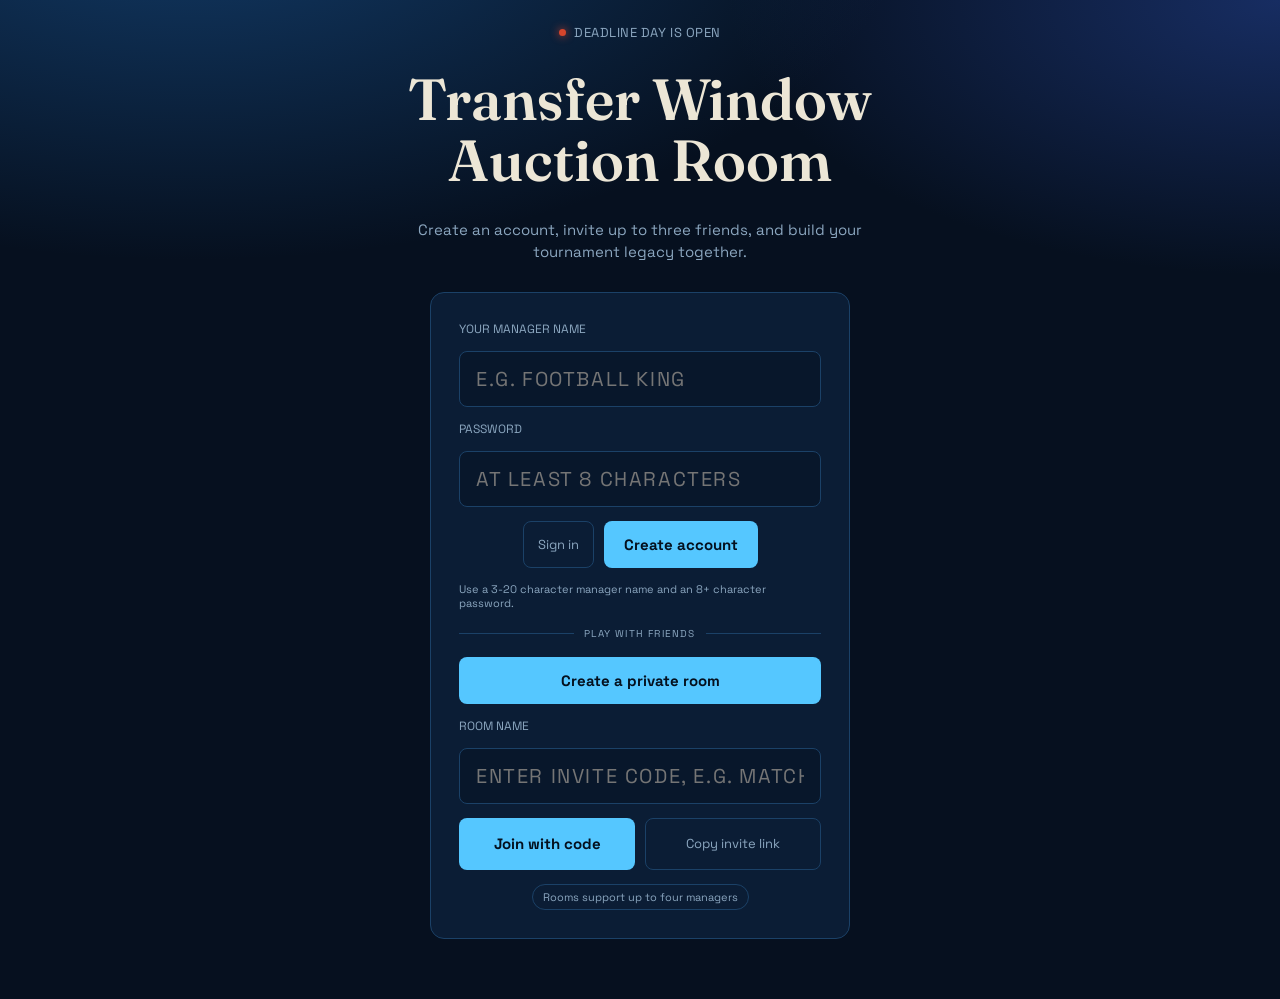
==== index.html @ 6420d058 "Build multiplayer football auction web app" ====
<!DOCTYPE html>
<html lang="en">
<head>
<meta charset="UTF-8">
<meta name="viewport" content="width=device-width, initial-scale=1.0">
<title>Deadline Day — Transfer Auction</title>
<link rel="preconnect" href="https://fonts.googleapis.com">
<link href="https://fonts.googleapis.com/css2?family=Fraunces:opsz,wght@9..144,400;9..144,500;9..144,600;9..144,700&family=Space+Grotesk:wght@400;500;600;700&display=swap" rel="stylesheet">
<style>
  :root{
    --bg: #06101F;
    --panel: #0B1D35;
    --panel-2: #08172B;
    --border: #1B4167;
    --gold: #55C7FF;
    --red: #D6452C;
    --text: #ECE6D6;
    --muted: #8BA6BF;
    --t-yassine: #55C7FF;
    --t-walid: #9A8CFF;
    --t-younes: #F07B6A;
    --t-brahim: #63C98B;
  }
  *{box-sizing:border-box;}
  html,body{margin:0;padding:0;}
  body{
    background:
      radial-gradient(1200px 600px at 15% -10%, #123B68 0%, transparent 60%),
      radial-gradient(1000px 500px at 100% 0%, #172D62 0%, transparent 55%),
      var(--bg);
    color:var(--text);
    font-family:'Space Grotesk', sans-serif;
    min-height:100vh;
    padding:24px 16px 60px;
  }
  h1,h2,h3,.serif{font-family:'Fraunces', serif;}
  .wrap{max-width:1180px;margin:0 auto;}

  /* ---------- Landing ---------- */
  #landing{
    min-height:80vh;
    display:flex; flex-direction:column; align-items:center; justify-content:center;
    text-align:center;
    gap:28px;
  }
  .kickoff{
    font-size:13px; letter-spacing:.04em; color:var(--muted);
    display:flex; align-items:center; gap:8px; justify-content:center;
  }
  .kickoff .dot{width:7px;height:7px;border-radius:50%;background:var(--red);box-shadow:0 0 8px var(--red); animation:pulse 1.6s infinite;}
  @keyframes pulse{0%,100%{opacity:1;}50%{opacity:.35;}}
  #landing h1{
    font-size:clamp(34px,6vw,58px);
    font-weight:600; line-height:1.05; margin:0;
    max-width:720px;
  }
  #landing p.sub{color:var(--muted); max-width:480px; font-size:15px; line-height:1.5; margin:0;}
  .room-box{
    background:var(--panel); border:1px solid var(--border); border-radius:14px;
    padding:28px; width:min(420px,90vw); display:flex; flex-direction:column; gap:14px;
  }
  .room-box label{font-size:12px; color:var(--muted); text-align:left;}
  .room-box input{
    background:var(--panel-2); border:1px solid var(--border); border-radius:8px;
    padding:14px 16px; color:var(--text); font-family:'Space Grotesk'; font-size:20px;
    letter-spacing:.08em; text-transform:uppercase; width:100%;
  }
  .room-box input:focus{outline:none; border-color:var(--gold);}
  .room-actions{display:grid;grid-template-columns:1fr 1fr;gap:10px;}.room-actions .btn-primary{min-height:52px;}.room-divider{display:flex;align-items:center;gap:10px;color:var(--muted);font-size:10px;letter-spacing:.12em;margin:3px 0;}.room-divider::before,.room-divider::after{content:'';height:1px;flex:1;background:var(--border);}
  button{
    font-family:'Space Grotesk', sans-serif; cursor:pointer; border:none; transition:transform .16s ease,box-shadow .16s ease,border-color .16s ease;
  }
  .btn-primary{
    background:var(--gold); color:#04101E; font-weight:700; font-size:15px;
    padding:14px 20px; border-radius:8px; transition:transform .12s ease, box-shadow .12s ease;
  }
  .btn-primary:hover{transform:translateY(-1px); box-shadow:0 6px 20px rgba(198,169,79,.25);}
  .btn-primary:disabled{opacity:.4; cursor:not-allowed; transform:none; box-shadow:none;}
  .btn-ghost{
    background:transparent; color:var(--muted); border:1px solid var(--border);
    padding:10px 14px; border-radius:8px; font-size:13px;
  }
  .btn-ghost:hover{color:var(--text); border-color:var(--gold);}
  .hint-row{display:flex; gap:8px; justify-content:center; flex-wrap:wrap;}
  .hint-row span{
    font-size:11px; color:var(--muted); border:1px solid var(--border); border-radius:20px;
    padding:5px 10px; cursor:pointer;
  }
  .hint-row span:hover{border-color:var(--gold); color:var(--gold);}
  .room-player{background:var(--panel-2);border:1px solid var(--border);border-radius:8px;padding:12px 14px;color:var(--text);font-family:'Space Grotesk';font-size:15px;width:100%;}
  .account-status{min-height:18px;color:var(--muted);font-size:11px;text-align:left;}.profile-chip{border:1px solid var(--border);border-radius:999px;padding:6px 9px;color:var(--gold);font-size:11px;white-space:nowrap}.host-badge{font-family:'Space Grotesk',sans-serif;display:inline-block;vertical-align:middle;margin-left:7px;border:1px solid rgba(85,199,255,.6);border-radius:999px;padding:3px 6px;color:var(--gold);font-size:9px;letter-spacing:.08em}.invite-toast{position:fixed;bottom:24px;left:50%;transform:translateX(-50%) translateY(20px);opacity:0;background:#102A4A;border:1px solid var(--gold);color:var(--text);padding:11px 15px;border-radius:9px;font-size:12px;pointer-events:none;transition:.22s ease;z-index:20}.invite-toast.show{opacity:1;transform:translateX(-50%) translateY(0)}@keyframes hypePop{0%,100%{transform:scale(1)}40%{transform:scale(1.12);background:var(--gold);color:#04101E;border-color:var(--gold)}}.btn-ghost.hype-active{animation:hypePop .9s ease;font-weight:700;border-color:var(--gold);color:var(--gold)}
  .status-line{display:flex;gap:8px;justify-content:center;flex-wrap:wrap;color:var(--muted);font-size:12px;}
  .status-chip{border:1px solid var(--border);border-radius:999px;padding:4px 8px;}
  .status-chip.drop{border-color:rgba(214,69,44,.7);color:#F0A996;}
  .status-chip.pass{border-color:rgba(198,169,79,.55);color:var(--gold);}

  /* ---------- Room ---------- */
  #room{display:none;}
  .topbar{
    display:flex; justify-content:space-between; align-items:center;
    margin-bottom:22px; flex-wrap:wrap; gap:10px;
  }
  .room-tag{font-size:12px; color:var(--muted);}
  .room-tag b{color:var(--gold); letter-spacing:.06em;}
  .topbar-right{display:flex; gap:8px; align-items:center;}

  .teams-row{
    display:grid; grid-template-columns:repeat(4,1fr); gap:12px; margin-bottom:22px;
  }
  .team-card{
    background:var(--panel); border:1px solid var(--border); border-radius:12px;
    padding:16px; border-top:3px solid var(--c); transition:transform .2s ease,box-shadow .2s ease;
  }
  .team-card:hover{transform:translateY(-3px);box-shadow:0 12px 28px rgba(0,0,0,.22)}
  .team-card h3{margin:0 0 10px; font-size:18px; font-weight:600; color:var(--c);}
  .team-stat{display:flex; justify-content:space-between; font-size:12.5px; color:var(--muted); margin-bottom:4px;}
  .team-stat b{color:var(--text); font-weight:600;}
  .squad-count{
    margin-top:10px; font-size:12px; color:var(--muted);
    display:flex; align-items:center; gap:6px;
  }
  .bar{flex:1; height:5px; background:var(--panel-2); border-radius:4px; overflow:hidden;}
  .bar i{display:block; height:100%; background:var(--c);}

  .auction-panel{
    background:var(--panel); border:1px solid var(--border); border-radius:16px;
    padding:34px; text-align:center; margin-bottom:26px; position:relative; overflow:hidden;
  }
  .auction-panel::before{
    content:'';position:absolute; inset:0; opacity:.06; pointer-events:none;
    background: repeating-linear-gradient(90deg, var(--gold) 0 1px, transparent 1px 40px);
  }
  .eyebrow{font-size:12px; color:var(--muted); letter-spacing:.03em; margin-bottom:10px;}
  #offerName{
    font-family:'Fraunces', serif; font-weight:600; font-size:clamp(30px,5vw,52px);
    margin:6px 0 22px; min-height:60px; display:flex; align-items:center; justify-content:center;
  }
  #offerName.empty{color:var(--muted); font-size:20px; font-weight:400;}
  .offer-controls{display:flex; flex-direction:column; gap:16px; align-items:center;}
  .winner-row{display:flex; gap:10px; flex-wrap:wrap; justify-content:center;}
  .winner-btn{
    background:var(--panel-2); border:1px solid var(--border); color:var(--text);
    padding:10px 18px; border-radius:8px; font-size:14px; font-weight:600;
  }
  .winner-btn.active{border-color:var(--c); background:rgba(255,255,255,.03); color:var(--c);}
  .price-row{display:flex; gap:10px; align-items:center;}
  .price-row input{
    background:var(--panel-2); border:1px solid var(--border); border-radius:8px;
    padding:10px 14px; color:var(--text); font-family:'Space Grotesk'; font-size:16px; width:130px; text-align:center;
  }
  .price-row span{color:var(--muted); font-size:13px;}
  .action-row{display:flex; gap:10px; justify-content:center; flex-wrap:wrap;}

  .manual-toggle{font-size:11px; color:var(--muted); text-decoration:underline; cursor:pointer; margin-top:4px;}
  .manual-box{display:flex; gap:8px; justify-content:center; margin-top:12px; flex-wrap:wrap;}
  .manual-box input{
    background:var(--panel-2); border:1px solid var(--border); border-radius:8px;
    padding:9px 12px; color:var(--text); font-size:14px;
  }

  .error-banner{
    background:rgba(214,69,44,.12); border:1px solid var(--red); color:#F0A996;
    border-radius:8px; padding:10px 14px; font-size:13px; margin-top:14px;
  }

  .squads-section h2{font-size:16px; margin:0 0 14px; color:var(--muted); font-weight:500;}
  .squads-grid{display:grid; grid-template-columns:repeat(4,1fr); gap:12px;}
  .squad-col{
    background:var(--panel); border:1px solid var(--border); border-radius:12px; padding:14px;
  }
  .squad-col h4{margin:0 0 10px; color:var(--c); font-size:14px;}
  .player-row{
    display:flex; justify-content:space-between; align-items:center; gap:6px;
    padding:7px 0; border-bottom:1px solid var(--border); font-size:12.5px;
  }
  .player-row:last-child{border-bottom:none;}
  .player-row .pname{flex:1; overflow:hidden; text-overflow:ellipsis; white-space:nowrap;}
  .player-row select{
    background:var(--panel-2); color:var(--muted); border:1px solid var(--border); border-radius:5px;
    font-size:11px; padding:3px 4px;
  }
  .player-row .pprice{color:var(--gold); font-size:11.5px; white-space:nowrap;}
  .empty-slot{color:var(--muted); font-size:12px; padding:10px 0; text-align:center;}

  .finish-row{text-align:center; margin-top:30px;}

  /* ---------- Results ---------- */
  #results{display:none;}
  .rank-card{
    background:var(--panel); border:1px solid var(--border); border-radius:14px;
    padding:22px; margin-bottom:16px; border-left:4px solid var(--c);
  }
  .rank-head{display:flex; justify-content:space-between; align-items:baseline; flex-wrap:wrap; gap:8px;}
  .rank-head .pos{font-family:'Fraunces'; font-size:34px; font-weight:700; color:var(--c); margin-right:10px;}
  .rank-head h3{margin:0; font-size:22px; color:var(--text); display:inline;}
  .rank-head .score{font-size:22px; font-weight:700; color:var(--gold); font-family:'Fraunces';}
  .rank-sub{color:var(--muted); font-size:12.5px; margin-top:4px;}
  .score-bars{display:grid; grid-template-columns:repeat(auto-fit,minmax(110px,1fr)); gap:8px; margin:16px 0;}
  .score-bar-item{font-size:11px; color:var(--muted);}
  .score-bar-item .bar{margin-top:4px;}
  .rank-explain{font-size:13.5px; line-height:1.6; color:var(--text); margin-top:10px;}
  .loading{text-align:center; padding:60px 20px; color:var(--muted);}
  .spinner{
    width:34px;height:34px;border-radius:50%;border:3px solid var(--border);border-top-color:var(--gold);
    margin:0 auto 16px; animation:spin 0.9s linear infinite;
  }
  @keyframes spin{to{transform:rotate(360deg);}}
  @keyframes competitiveFlash{0%,100%{box-shadow:inset 0 0 0 rgba(85,199,255,0)}50%{box-shadow:inset 0 0 80px rgba(85,199,255,.12)}}
  @keyframes bidPulse{0%{transform:scale(1)}50%{transform:scale(1.025)}100%{transform:scale(1)}}
  body.flash-bid .auction-panel{animation:competitiveFlash .65s ease,bidPulse .65s ease;}

  @media(max-width:820px){
    .teams-row, .squads-grid{grid-template-columns:repeat(2,1fr);}
  }
  @media(max-width:520px){
    .teams-row, .squads-grid{grid-template-columns:1fr;}
    .room-actions{grid-template-columns:1fr;}
  }
</style>
<link rel="stylesheet" href="/tactics.css?v=blue-theme-2">
<link rel="stylesheet" href="/evaluator.css?v=blue-theme-2">
<link rel="stylesheet" href="/tournament.css?v=broadcast-live-2">
<link rel="stylesheet" href="/results.css?v=phase5-cinematic-2">
</head>
<body>
<div class="wrap">

  <!-- LANDING -->
  <div id="landing">
    <div class="kickoff"><span class="dot"></span> DEADLINE DAY IS OPEN</div>
    <h1>Transfer Window<br>Auction Room</h1>
    <p class="sub">Create an account, invite up to three friends, and build your tournament legacy together.</p>
    <div class="room-box">
      <label for="authUsername">YOUR MANAGER NAME</label>
      <input id="authUsername" placeholder="e.g. Football King" autocomplete="username">
      <label for="authPassword">PASSWORD</label>
      <input id="authPassword" type="password" placeholder="At least 8 characters" autocomplete="current-password">
      <div class="action-row"><button class="btn-ghost" id="loginBtn">Sign in</button><button class="btn-primary" id="registerBtn">Create account</button></div>
      <div class="account-status" id="accountStatus">Use a 3-20 character manager name and an 8+ character password.</div>
      <div class="room-divider">PLAY WITH FRIENDS</div>
      <button class="btn-primary" id="createRoomBtn">Create a private room</button>
      <label for="roomInput">ROOM NAME</label>
      <input id="roomInput" placeholder="Enter invite code, e.g. match-AB12CD" autocomplete="off">
      <div class="room-actions"><button class="btn-primary" id="enterBtn">Join with code</button><button class="btn-ghost" id="copyInviteBtn" type="button">Copy invite link</button></div>
      <div class="hint-row">
        <span>Rooms support up to four managers</span>
      </div>
    </div>
  </div>

  <!-- ROOM -->
  <div id="room">
    <div class="topbar">
      <div class="room-tag">ROOM &nbsp;<b id="roomLabel"></b></div>
      <div class="topbar-right">
        <span class="profile-chip" id="profileChip"></span>
        <button class="btn-ghost" id="inviteBtn" type="button">Invite friends</button>
        <button class="btn-ghost" id="soundBtn" type="button">Sound: On</button>
        <button class="btn-ghost" id="hypeBtn" type="button">Hype</button>
        <button class="btn-ghost" id="resetBtn">Reset room</button>
        <button class="btn-ghost" id="leaveBtn">Leave</button>
      </div>
    </div>

    <div class="teams-row" id="teamsRow"></div>

    <div class="auction-panel" id="auctionPanel">
      <div class="eyebrow" id="offerEyebrow">ON THE BLOCK</div>
      <div id="offerName" class="empty">Click "Next Player" to open the next lot</div>

      <div class="offer-controls" id="offerControls" style="display:none;">
        <div class="winner-row" id="winnerRow"></div>
        <div class="price-row">
          <span>$</span><input type="number" id="priceInput" placeholder="0" min="0"><span>M winning bid</span>
        </div>
        <div class="action-row">
          <button class="btn-primary" id="confirmSaleBtn">PLACE BID</button>
          <button class="btn-ghost" id="noSaleBtn">PASS</button>
          <button class="btn-ghost" id="dropBtn">DROP OUT</button>
          <button class="btn-ghost" id="endAuctionBtn" style="display:none;">END AUCTION</button>
          <button class="btn-ghost" id="skipAuctionBtn" style="display:none;">NO SALE</button>
        </div>
      </div>

      <div class="action-row" id="nextRow" style="margin-top:6px;">
        <button class="btn-primary" id="nextPlayerBtn">NEXT PLAYER</button>
      </div>
      <div class="manual-toggle" id="manualToggle">type a player manually instead</div>
      <div class="manual-box" id="manualBox" style="display:none;">
        <input id="manualName" placeholder="Player name">
        <input id="manualPos" placeholder="Position (e.g. CM)" style="width:110px;">
        <button class="btn-ghost" id="manualSubmit">Offer this player</button>
      </div>

      <div id="errorBanner"></div>
    </div>

    <div class="squads-section">
      <h2>Squads</h2>
      <div class="squads-grid" id="squadsGrid"></div>
    </div>

    <div class="finish-row" style="display:flex;justify-content:center;gap:10px;flex-wrap:wrap;">
      <button class="btn-ghost" id="fillTestTeamsBtn" type="button">🧪 Fill Teams for Phase 2 Test</button>
      <button class="btn-primary" id="finishBtn" disabled>LOCK AUCTION &amp; OPEN TACTICS</button>
    </div>
  </div>


</div>
<div class="invite-toast" id="inviteToast"></div>

<script>
(() => {
  const TEAM_COLORS = ['var(--t-yassine)','var(--t-walid)','var(--t-younes)','var(--t-brahim)'];
  const SLOTS = ['GK','LB','CB1','CB2','RB','CM1','CM2','CM3','LW','ST','RW'];
  const SQUAD_SIZE = 11;
  let room = null, me = null, state = null, ws = null, reconnectTimer = null, pingTimer = null, soundSnapshot = null, authToken = sessionStorage.getItem('transferAuctionToken') || null, account = null;
  const $ = id => document.getElementById(id);
  const money = x => Number(x || 0).toFixed(1).replace(/\.0$/, '');
  const esc = value => String(value ?? '').replace(/[&<>"']/g, c => ({'&':'&amp;','<':'&lt;','>':'&gt;','"':'&quot;',"'":'&#039;'}[c]));
  const teamNames = () => Object.keys(state?.teams || {});
  const teamColor = name => TEAM_COLORS[Math.max(0, teamNames().indexOf(name)) % TEAM_COLORS.length];

  function showError(message='') {
    $('errorBanner').innerHTML = message ? `<div class="error-banner">${esc(message)}</div>` : '';
  }

  function snapshotForSounds(nextState) {
    const offer = nextState?.currentOffer;
    const liveEvents = (nextState?.tournament?.matches || []).flatMap(match => (match.events || []).map(event => ({id: match.id, type: event.type, minute: event.minute})));
    return {phase: nextState?.phase, bid: Number(offer?.currentBid || 0), hasOffer: Boolean(offer), liveEvents};
  }

  function setGameState(nextState, silent=false) {
    const nextSnapshot = snapshotForSounds(nextState);
    const previous = soundSnapshot;
    state = nextState;
    soundSnapshot = nextSnapshot;
    if (silent || !previous) return;
    if (nextSnapshot.phase !== previous.phase) {
      if (nextSnapshot.phase === 'results') window.gameSounds?.winner();
      else window.gameSounds?.phase();
    }
    if (nextSnapshot.bid > previous.bid) {
      window.gameSounds?.bid();
      document.body.classList.add('flash-bid');
      setTimeout(() => document.body.classList.remove('flash-bid'), 700);
    } else if (previous.hasOffer && !nextSnapshot.hasOffer && previous.bid > 0) {
      window.gameSounds?.sale();
    }
    const newest = nextSnapshot.liveEvents[nextSnapshot.liveEvents.length - 1];
    if (nextSnapshot.liveEvents.length > previous.liveEvents.length && newest) {
      if (newest.type === 'goal') window.gameSounds?.goal();
      else if (['corner', 'save', 'miss'].includes(newest.type)) window.gameSounds?.chance();
    }
  }

  async function api(path, body) {
    const response = await fetch(path, {
      method: 'POST', headers: {'Content-Type':'application/json'}, body: JSON.stringify(body)
    });
    const data = await response.json().catch(() => ({}));
    if (!response.ok) throw new Error(data.detail || 'Request failed');
    return data;
  }

  function updateAccountStatus(message='') {
    $('accountStatus').textContent = message || (account ? `Signed in as ${account.username} · ${account.titles} titles · ${account.wins} wins` : 'Create an account or sign in to start.');
  }

  async function authenticate(path) {
    const username = $('authUsername').value.trim();
    const password = $('authPassword').value;
    if (!username || !password) return updateAccountStatus('Enter your manager name and password.');
    try {
      const data = await api(path, {username, password});
      authToken = data.token;
      account = data.user;
      sessionStorage.setItem('transferAuctionToken', authToken);
      $('authPassword').value = '';
      updateAccountStatus();
      window.gameSounds?.phase();
    } catch (error) {
      updateAccountStatus(error.message);
    }
  }

  async function restoreAccount() {
    if (!authToken) return;
    try {
      const response = await fetch(`/api/auth/me?token=${encodeURIComponent(authToken)}`);
      const data = await response.json();
      if (!response.ok) throw new Error();
      account = data.user;
      $('authUsername').value = account.username;
      updateAccountStatus();
    } catch (_) {
      authToken = null;
      sessionStorage.removeItem('transferAuctionToken');
    }
  }

  function showInviteToast(message) {
    const toast = $('inviteToast');
    toast.textContent = message;
    toast.classList.add('show');
    clearTimeout(showInviteToast.timer);
    showInviteToast.timer = setTimeout(() => toast.classList.remove('show'), 2600);
  }

  function inviteLink(roomCode = room || $('roomInput').value.trim()) {
    return roomCode ? `${location.origin}${location.pathname}?room=${encodeURIComponent(roomCode)}` : '';
  }

  async function copyInviteLink() {
    const link = inviteLink();
    if (!link) return updateAccountStatus('Create a room or enter an invite code first.');
    try {
      await navigator.clipboard.writeText(link);
      showInviteToast('Invite link copied. Send it to your friends.');
    } catch (_) {
      window.prompt('Copy this invite link:', link);
    }
  }

  function openRoom(data, roomCode) {
    room = roomCode; me = data.you; account = data.user; setGameState(data.state, true);
    $('landing').style.display = 'none'; $('room').style.display = 'block';
    $('roomLabel').textContent = `${room} · Host: ${data.host}`;
    $('profileChip').textContent = `${account.username} · ${account.titles} titles`;
    showError(''); connectLive(); draw();
  }

  async function createRoom() {
    if (!authToken || !account) return updateAccountStatus('Create an account or sign in first.');
    try {
      const data = await api('/api/rooms/create', {token: authToken});
      $('roomInput').value = data.room.toUpperCase();
      openRoom(data, data.room);
      showInviteToast(`Room ${data.room.toUpperCase()} created. Use Invite friends to share it.`);
      window.gameSounds?.phase();
    } catch (error) { updateAccountStatus(error.message); }
  }

  async function act(action, extra={}) {
    if (!room || !me) return;
    try {
      const data = await api('/api/action', {room, actor: me, token: authToken, action, ...extra});
      setGameState(data.state);
      showError('');
      draw();
      return data;
    } catch (error) {
      showError(error.message);
      throw error;
    }
  }

  function connectLive() {
    clearTimeout(reconnectTimer); clearInterval(pingTimer);
    if (ws) { ws.onclose = null; try { ws.close(); } catch (_) {} }
    const protocol = location.protocol === 'https:' ? 'wss' : 'ws';
    ws = new WebSocket(`${protocol}://${location.host}/ws/${encodeURIComponent(room)}/${encodeURIComponent(me)}?token=${encodeURIComponent(authToken)}`);
    ws.onmessage = event => {
      try {
        const data = JSON.parse(event.data);
        if (data.type === 'state') { setGameState(data.state); draw(); }
      } catch (_) {}
    };
    ws.onopen = () => {
      pingTimer = setInterval(() => { if (ws?.readyState === WebSocket.OPEN) ws.send('ping'); }, 20000);
    };
    ws.onclose = () => {
      clearInterval(pingTimer);
      if (room && me) reconnectTimer = setTimeout(connectLive, 1500);
    };
  }

  async function enterRoom() {
    const requestedRoom = $('roomInput').value.trim().toLowerCase().replace(/\s+/g,'-');
    if (!requestedRoom) return updateAccountStatus('Enter a room name.');
    if (!authToken || !account) return updateAccountStatus('Create an account or sign in first.');
    try {
      const data = await api('/api/join', {room: requestedRoom, token: authToken});
      openRoom(data, requestedRoom);
      return;
      room = requestedRoom; me = data.you; account = data.user; setGameState(data.state, true);
      $('landing').style.display = 'none'; $('room').style.display = 'block';
      $('roomLabel').textContent = `${room} · ${me}`;
      $('profileChip').textContent = `${account.username} · ${account.titles} titles`;
      showError(''); connectLive(); draw();
    } catch (error) { updateAccountStatus(error.message); }
  }

  function drawTeams() {
    $('teamsRow').innerHTML = teamNames().map(name => {
      const team = state.teams[name];
      const profile = state.profiles?.[name];
      const online = (state.online || []).includes(name);
      const pct = Math.min(100, team.squad.length / SQUAD_SIZE * 100);
      return `<div class="team-card" style="--c:${teamColor(name)}">
        <h3>${esc(name)}${name === me ? ' (you)' : ''}${name === state.host ? '<span class="host-badge">HOST</span>' : ''}</h3>
        <div class="team-stat"><span>Spent</span><b>$${money(team.spent)}M</b></div>
        <div class="team-stat"><span>Remaining</span><b>$${money(team.budget)}M</b></div>
        ${profile ? `<div class="team-stat"><span>Legacy</span><b>${profile.titles} titles · ${profile.wins} wins</b></div>` : ''}
        <div class="squad-count"><span>${team.squad.length}/11 ${online ? '● online' : ''}</span><div class="bar"><i style="width:${pct}%"></i></div></div>
      </div>`;
    }).join('');
  }

  function drawOffer() {
    const host = state.host === me;
    const offer = state.currentOffer;
    const tacticsPhase = state.phase === 'tactics';
    const evaluationPhase = state.phase === 'evaluation';
    const tournamentPhase = state.phase === 'tournament';
    const resultsPhase = state.phase === 'results';
    $('offerEyebrow').textContent = resultsPhase ? 'PHASE 5 · FINAL RESULTS' : tournamentPhase ? 'PHASE 4 · TOURNAMENT' : evaluationPhase ? 'PHASE 3 · EVALUATION' : tacticsPhase ? 'PHASE 2 · TACTICS' : 'PHASE 1 · AUCTION';
    $('resetBtn').style.display = host ? 'inline-block' : 'none';
    $('fillTestTeamsBtn').style.display = host && state.phase === 'auction' ? 'inline-block' : 'none';

    if (tacticsPhase) {
      $('offerName').textContent = 'Auction locked — configure your team below';
      $('offerName').classList.add('empty');
      $('offerControls').style.display = 'none'; $('nextRow').style.display = 'none';
      $('manualToggle').style.display = 'none'; $('manualBox').style.display = 'none';
      $('finishBtn').style.display = host ? 'inline-block' : 'none';
      $('finishBtn').disabled = !host;
      $('finishBtn').textContent = 'OPEN TEAM EVALUATION';
      return;
    }

    if (evaluationPhase) {
      $('offerName').textContent = state.evaluation ? 'Team evaluation complete — review the rankings below' : 'Team evaluation ready — calculate the rankings below';
      $('offerName').classList.add('empty');
      $('offerControls').style.display = 'none'; $('nextRow').style.display = 'none';
      $('manualToggle').style.display = 'none'; $('manualBox').style.display = 'none';
      $('finishBtn').style.display = 'none';
      return;
    }

    if (tournamentPhase) {
      $('offerName').textContent = state.tournament?.champion ? `${state.tournament.champion} won the tournament` : 'Tournament in progress — follow the bracket below';
      $('offerName').classList.add('empty');
      $('offerControls').style.display = 'none'; $('nextRow').style.display = 'none';
      $('manualToggle').style.display = 'none'; $('manualBox').style.display = 'none';
      $('finishBtn').style.display = 'none';
      return;
    }

    if (resultsPhase) {
      $('offerName').textContent = `${state.results?.champion || 'Tournament'} — final results below`;
      $('offerName').classList.add('empty');
      $('offerControls').style.display = 'none'; $('nextRow').style.display = 'none';
      $('manualToggle').style.display = 'none'; $('manualBox').style.display = 'none';
      $('finishBtn').style.display = 'none';
      return;
    }

    $('finishBtn').style.display = host ? 'inline-block' : 'none';
    $('finishBtn').textContent = 'LOCK AUCTION & OPEN TACTICS';
    const allDone = teamNames().length === 4 && teamNames().every(n => state.teams[n].squad.length >= SQUAD_SIZE);
    $('finishBtn').disabled = !host || !allDone || !!offer;

    if (!offer) {
      $('offerName').textContent = host ? 'Click “Next Player” to open the next lot' : 'Waiting for the host to open the next lot';
      $('offerName').classList.add('empty'); $('offerControls').style.display = 'none';
      $('nextRow').style.display = host ? 'flex' : 'none'; $('manualToggle').style.display = host ? 'block' : 'none';
      return;
    }

    $('offerName').textContent = `${offer.name} · ${offer.position}${offer.rating ? ` · OVR ${offer.rating}` : ''}`;
    $('offerName').classList.remove('empty'); $('offerControls').style.display = 'flex'; $('nextRow').style.display = 'none';
    $('manualToggle').style.display = 'none'; $('manualBox').style.display = 'none';
    const dropped = offer.dropped || [], passed = offer.passed || [];
    const statuses = teamNames().map(name => {
      if (dropped.includes(name)) return `<span class="status-chip drop">${esc(name)} · dropped</span>`;
      if (passed.includes(name)) return `<span class="status-chip pass">${esc(name)} · passed</span>`;
      return `<span class="status-chip">${esc(name)} · active</span>`;
    }).join('');
    $('winnerRow').innerHTML = `<div style="width:100%;color:var(--muted);font-size:13px">Current bid: <b style="color:var(--text)">$${money(offer.currentBid)}M</b>${offer.highestBidder ? ` by <b style="color:var(--gold)">${esc(offer.highestBidder)}</b>` : ' · no bids yet'}</div><div class="status-line">${statuses}</div>`;
    $('priceInput').value = offer.currentBid ? Number(offer.currentBid) + 1 : 1;
    const myTeam = state.teams[me], amDropped = dropped.includes(me), full = myTeam.squad.length >= SQUAD_SIZE;
    $('confirmSaleBtn').disabled = amDropped || full; $('noSaleBtn').disabled = amDropped; $('dropBtn').disabled = amDropped || offer.highestBidder === me;
    $('endAuctionBtn').style.display = host ? 'inline-block' : 'none'; $('skipAuctionBtn').style.display = host ? 'inline-block' : 'none';
  }

  function drawSquads() {
    $('squadsGrid').innerHTML = teamNames().map(name => {
      const team = state.teams[name];
      const rows = team.squad.length ? team.squad.map((p, i) => `<div class="player-row">
        <span class="pname" title="${esc(p.name)}">${esc(p.name)}</span>
        ${name === me && state.phase === 'auction' ? `<select class="slotSelect" data-i="${i}"><option value="">slot</option>${SLOTS.map(slot => `<option value="${slot}" ${p.slot === slot ? 'selected' : ''}>${slot.replace(/[0-9]/,'')}</option>`).join('')}</select>` : `<span>${esc(p.slot || p.position || '')}</span>`}
        <span class="pprice">$${money(p.price)}M</span>
      </div>`).join('') : '<div class="empty-slot">No signings yet</div>';
      return `<div class="squad-col" style="--c:${teamColor(name)}"><h4>${esc(name)}</h4>${rows}</div>`;
    }).join('');
    document.querySelectorAll('.slotSelect').forEach(select => {
      select.onchange = () => act('set_slot', {player_index: Number(select.dataset.i), slot: select.value || null}).catch(()=>{});
    });
  }

  function draw() {
    if (!state) return;
    const profile = state.profiles?.[me];
    if (profile) {
      account = {...account, ...profile};
      $('profileChip').textContent = `${profile.username} · ${profile.titles} titles · ${profile.wins} wins`;
    }
    drawTeams(); drawOffer(); drawSquads();
    window.renderTactics?.(); window.renderEvaluator?.(); window.renderTournament?.(); window.renderResults?.();
  }

  $('enterBtn').onclick = enterRoom;
  $('createRoomBtn').onclick = createRoom;
  $('copyInviteBtn').onclick = copyInviteLink;
  $('inviteBtn').onclick = copyInviteLink;
  $('loginBtn').onclick = () => authenticate('/api/auth/login');
  $('registerBtn').onclick = () => authenticate('/api/auth/register');
  $('soundBtn').onclick = () => window.gameSounds?.toggle();
  $('hypeBtn').onclick = () => window.gameSounds?.hype();
  $('roomInput').onkeydown = e => { if (e.key === 'Enter') enterRoom(); };
  $('nextPlayerBtn').onclick = () => act('next_player').catch(()=>{});
  $('manualToggle').onclick = () => $('manualBox').style.display = $('manualBox').style.display === 'none' ? 'flex' : 'none';
  $('manualSubmit').onclick = () => {
    const name = $('manualName').value.trim(); if (!name) return;
    act('manual_offer', {name, position: $('manualPos').value.trim() || '?'}).then(() => { $('manualName').value=''; $('manualPos').value=''; }).catch(()=>{});
  };
  $('confirmSaleBtn').onclick = () => {
    const amount = Number($('priceInput').value);
    if (!Number.isFinite(amount) || amount <= 0) return showError('Enter a valid bid amount.');
    act('bid', {amount}).catch(()=>{});
  };
  $('priceInput').onkeydown = e => { if (e.key === 'Enter') $('confirmSaleBtn').click(); };
  $('noSaleBtn').onclick = () => act('pass').catch(()=>{});
  $('dropBtn').onclick = () => confirm('Drop out of this player permanently? You cannot bid again on this lot.') && act('drop').catch(()=>{});
  $('endAuctionBtn').onclick = () => act('end_auction').catch(()=>{});
  $('skipAuctionBtn').onclick = () => confirm('Close this lot with no sale?') && act('no_sale').catch(()=>{});
  $('finishBtn').onclick = () => {
    const actionName = state?.phase === 'tactics' ? 'start_evaluation' : 'start_tactics';
    const message = actionName === 'start_evaluation' ? 'Lock tactics and open the team evaluation for everyone?' : 'Lock Phase 1 and open the tactics editor for everyone?';
    if (confirm(message)) act(actionName).catch(()=>{});
  };
  $('fillTestTeamsBtn').onclick = () => confirm('Fill all four teams with 11 unique test players? This replaces the current squads in this room.') && act('fill_test_teams').catch(()=>{});
  $('resetBtn').onclick = () => confirm('Reset this room for everyone?') && act('reset').catch(()=>{});
  $('leaveBtn').onclick = () => {
    room = null; me = null; state = null; soundSnapshot = null; clearTimeout(reconnectTimer); clearInterval(pingTimer);
    if (ws) { ws.onclose = null; try { ws.close(); } catch (_) {} }
    $('room').style.display = 'none'; $('landing').style.display = 'flex';
  };

  window.__game = {
    action: act,
    getState: () => state,
    getMe: () => me,
    canEditTeam: teamName => teamName === me && state?.phase === 'tactics',
    saveState: async () => {
      if (!state || !me) return;
      const tactics = state.teams?.[me]?.tactics;
      if (!tactics) return;
      await act('set_tactics', {tactics});
    },
    render: draw,
    playerScore: p => p.rating ?? p.ovr ?? ''
  };
  const sharedRoom = new URLSearchParams(location.search).get('room');
  if (sharedRoom) {
    $('roomInput').value = sharedRoom.toUpperCase();
    updateAccountStatus('Sign in, then join the invited room.');
  }
  restoreAccount();
})();
</script>
<script src="/tactics.js?v=selection-fix-2"></script>
<script src="/sound.js?v=ui-sounds-2"></script>
<script src="/evaluator.js?v=phase3-1"></script>
<script src="/tournament.js?v=broadcast-live-2"></script>
<script src="/results.js?v=phase5-cinematic-2"></script>

</body>
</html>
---- tactics.css ----
/* PHASE 2 - Tactical Editor */
#tacticsEditor{margin-top:22px;border:1px solid rgba(255,255,255,.08);border-radius:18px;padding:18px;background:rgba(255,255,255,.025)}
.tactics-toolbar{display:flex;flex-wrap:wrap;gap:10px;align-items:end;margin-bottom:16px}
.tactics-control{display:flex;flex-direction:column;gap:5px;min-width:125px}
.tactics-control label{font-size:11px;opacity:.65;text-transform:uppercase;letter-spacing:.08em}
.tactics-control select,.tactics-control input{min-height:38px}
.tactics-range{width:130px}.tactics-value{font-size:12px;opacity:.7;margin-left:4px}
.tactics-actions{display:flex;gap:8px;flex-wrap:wrap}
.tactics-pitch-wrap{overflow:auto;border-radius:16px}
.tactics-pitch{position:relative;width:100%;min-width:650px;aspect-ratio:16/9;overflow:hidden;border-radius:14px;border:2px solid rgba(255,255,255,.35);background:linear-gradient(to right,transparent 49.85%,rgba(255,255,255,.55) 50%,transparent 50.15%),repeating-linear-gradient(to bottom,rgba(255,255,255,.035) 0,rgba(255,255,255,.035) 1px,transparent 1px,transparent 12%)}
.tactics-pitch:before{content:"";position:absolute;inset:9%;border:2px solid rgba(255,255,255,.45);pointer-events:none}
.tactics-pitch:after{content:"";position:absolute;left:50%;top:50%;width:15%;aspect-ratio:1;transform:translate(-50%,-50%);border:2px solid rgba(255,255,255,.45);border-radius:50%;pointer-events:none}
.tactics-line{position:absolute;background:rgba(255,255,255,.45);pointer-events:none}
.tactics-line.top,.tactics-line.bottom{left:9%;right:9%;height:2px}.tactics-line.top{top:9%}.tactics-line.bottom{bottom:9%}
.tactics-line.left,.tactics-line.right{top:9%;bottom:9%;width:2px}.tactics-line.left{left:9%}.tactics-line.right{right:9%}
.tactic-player{position:absolute;transform:translate(-50%,-50%);width:76px;min-height:72px;border-radius:12px;padding:7px 5px;border:1px solid rgba(85,199,255,.28);background:rgba(7,23,43,.94);box-shadow:0 8px 22px rgba(0,0,0,.25);cursor:grab;user-select:none;touch-action:none;text-align:center;z-index:5;transition:box-shadow .18s ease,border-color .18s ease}
.tactic-player:active{cursor:grabbing}.tactic-player.selected{outline:2px solid var(--gold);outline-offset:2px;box-shadow:0 0 0 5px rgba(85,199,255,.12),0 12px 26px rgba(0,0,0,.35)}
.tactic-player .tp-name{display:block;font-size:11px;font-weight:700;line-height:1.15;white-space:nowrap;overflow:hidden;text-overflow:ellipsis}
.tactic-player .tp-role{display:block;margin-top:4px;font-size:10px;opacity:.65}.tactic-player .tp-ovr{display:block;margin-top:3px;font-size:10px;opacity:.5}
.tactics-help{margin-top:10px;font-size:12px;opacity:.62}
.tactics-rolebar{display:flex;flex-wrap:wrap;align-items:center;gap:8px;margin-top:12px}
.tactics-rolebar select{min-height:36px}
@media(max-width:700px){.tactics-pitch{min-width:560px}.tactic-player{width:68px}}
---- evaluator.css ----
#evaluationView{margin-top:28px}.evaluation-empty,.evaluation-heading,.eval-card{background:var(--panel);border:1px solid var(--border);border-radius:14px}.evaluation-empty{padding:32px;text-align:center}.evaluation-empty h2,.evaluation-heading h2{margin:4px 0 8px;font-size:30px}.evaluation-empty p,.evaluation-heading p{color:var(--muted);font-size:13px;line-height:1.55;max-width:650px;margin:0 auto 20px}.evaluation-empty span{color:var(--muted);font-size:13px}.evaluation-heading{padding:20px;display:flex;justify-content:space-between;align-items:end;gap:16px;margin-bottom:14px}.evaluation-heading p{margin:0}.evaluation-heading .btn-primary{white-space:nowrap}.evaluation-grid{display:grid;grid-template-columns:repeat(2,minmax(0,1fr));gap:12px}.eval-card{padding:18px;border-left:4px solid var(--gold);animation:evalReveal .45s both}.eval-card:nth-child(2){animation-delay:.07s}.eval-card:nth-child(3){animation-delay:.14s}.eval-card:nth-child(4){animation-delay:.21s}.eval-card:hover{transform:translateY(-3px);border-color:rgba(85,199,255,.65)}@keyframes evalReveal{from{opacity:0;transform:translateY(12px)}to{opacity:1;transform:translateY(0)}}.eval-card.rank-2{border-left-color:#4e8fa6}.eval-card.rank-3{border-left-color:#b5563c}.eval-card.rank-4{border-left-color:#8a9b4e}.eval-card-head{display:flex;align-items:center;gap:11px}.eval-rank{font-family:'Fraunces';font-size:30px;color:var(--gold)}.eval-card h3{margin:0;font-size:20px}.eval-card small{color:var(--muted);font-size:11px}.eval-card-head strong{margin-left:auto;font-family:'Fraunces';font-size:30px;color:var(--text)}.eval-stats{display:grid;grid-template-columns:repeat(4,1fr);gap:5px;margin:15px 0}.eval-stats span{background:var(--panel-2);border-radius:6px;padding:7px;font-size:10px;color:var(--muted);text-align:center}.eval-stats b{display:block;color:var(--text);font-size:14px;margin-top:2px}.eval-metrics{display:grid;grid-template-columns:repeat(2,minmax(0,1fr));gap:8px}.eval-metric{display:grid;grid-template-columns:1fr auto;gap:4px;font-size:10px;color:var(--muted)}.eval-metric b{color:var(--text)}.eval-metric i{grid-column:1/-1;height:4px;background:var(--panel-2);border-radius:4px;overflow:hidden}.eval-metric em{display:block;height:100%;background:var(--gold);animation:barGrow .7s ease both}@keyframes barGrow{from{width:0!important}}.eval-notes{border-top:1px solid var(--border);margin-top:14px;padding-top:8px}.eval-notes p{font-size:11px;color:var(--muted);margin:5px 0}.eval-notes b{display:inline-block;color:var(--text);width:68px}.eval-notes .risk b{color:#f0a996}@media(max-width:760px){.evaluation-grid{grid-template-columns:1fr}.evaluation-heading{align-items:start;flex-direction:column}.evaluation-heading .btn-primary{width:100%}}@media(max-width:420px){.eval-metrics{grid-template-columns:1fr}.eval-stats{grid-template-columns:repeat(2,1fr)}}
#evaluationView .eval-metric em{animation:barGrowClean .7s ease both}@keyframes barGrowClean{from{width:0}}
---- tournament.css ----
#tournamentView{margin-top:28px}.tournament-heading{display:flex;justify-content:space-between;gap:18px;align-items:end;margin-bottom:16px}.tournament-heading h2{margin:2px 0 4px;font-size:30px}.tournament-heading p{margin:0;color:var(--muted);font-size:12px}.champion{border:1px solid var(--gold);border-radius:10px;padding:10px 15px;color:var(--gold);font-size:11px;letter-spacing:.08em}.champion b{display:block;font-family:'Fraunces';font-size:20px;letter-spacing:0;color:var(--text);margin-top:2px}.bracket{display:grid;grid-template-columns:repeat(3,minmax(0,1fr));gap:12px;align-items:center}.match-card{background:var(--panel);border:1px solid var(--border);border-radius:12px;padding:15px}.match-card.finished{border-color:rgba(198,169,79,.45)}.match-round{font-size:11px;color:var(--muted);margin-bottom:10px;letter-spacing:.04em}.match-team{display:flex;justify-content:space-between;padding:8px 0;border-top:1px solid var(--border);font-size:14px}.match-team b{font-family:'Fraunces';font-size:18px}.match-team.winner{color:var(--gold)}.match-team small{font-size:11px;color:var(--muted)}.match-card button{width:100%;margin-top:12px;padding:9px}.match-wait{color:var(--muted);font-size:12px;margin-top:12px}.match-report{background:var(--panel);border:1px solid var(--border);border-radius:14px;padding:20px;margin-top:16px}.report-head{display:flex;justify-content:space-between;gap:12px;align-items:baseline}.report-head h3{margin:0;font-size:22px}.report-head span{font-size:12px;color:var(--muted)}.stat-grid{display:grid;grid-template-columns:1fr 1.5fr 1fr;gap:0;margin:18px 0}.stat-grid div,.stat-grid strong{border-bottom:1px solid var(--border);padding:7px;font-size:12px}.stat-grid div:nth-child(3n+1){text-align:right;color:var(--gold)}.stat-grid div:nth-child(3n){color:var(--gold)}.stat-grid strong{text-align:center;color:var(--muted);font-weight:500}.event-list{display:grid;gap:5px;max-height:260px;overflow:auto;padding-right:4px}.match-event{background:var(--panel-2);border-radius:6px;padding:8px 10px;font-size:12px}.match-event b{color:var(--gold);margin-right:10px}@media(max-width:820px){.bracket{grid-template-columns:1fr}.tournament-heading{align-items:start;flex-direction:column}} 

.match-card.live{border-color:var(--red)}.match-live-now{margin-top:12px;color:#f0a996;font-size:11px;letter-spacing:.06em}
.live-pitch{display:block;width:100%;isolation:isolate}.live-speed{display:flex;align-items:center;gap:4px;margin-left:auto}.live-speed small{color:var(--muted);font-size:10px;margin-right:3px}.live-speed-btn{background:var(--panel-2);border:1px solid var(--border);border-radius:5px;color:var(--muted);font-size:11px;padding:5px 7px}.live-speed-btn.active{border-color:var(--gold);color:var(--gold);background:rgba(198,169,79,.1)}@media(max-width:620px){.live-speed{width:100%;margin-left:0;flex-wrap:wrap}}
.broadcast-live{padding:0;overflow:hidden;background:#0b0f0d;border-color:#26382b}.broadcast-live .live-head{padding:14px 16px;margin:0;background:#101712}.broadcast-pitch{position:relative;isolation:isolate;aspect-ratio:16/9;min-height:250px;overflow:hidden;background:repeating-linear-gradient(90deg,#4d8a18 0 8%,#427b13 8% 16%);border:2px solid rgba(236,246,218,.8);border-radius:8px}.broadcast-pitch:after{content:'';position:absolute;inset:0;z-index:1;background:linear-gradient(111deg,transparent 30%,rgba(14,37,7,.38) 30.4% 51%,transparent 51.4%),linear-gradient(45deg,transparent 55%,rgba(234,249,200,.3) 55.3% 55.7%,transparent 56%);pointer-events:none}.broadcast-center-circle{position:absolute;z-index:2;left:50%;top:50%;width:16%;aspect-ratio:1;border:2px solid rgba(236,246,218,.75);border-radius:50%;transform:translate(-50%,-50%)}.broadcast-halfway{position:absolute;z-index:2;top:0;bottom:0;left:50%;border-left:2px solid rgba(236,246,218,.75)}.broadcast-box{position:absolute;z-index:2;top:50%;width:16%;height:42%;transform:translateY(-50%);border:2px solid rgba(236,246,218,.75)}.broadcast-box.left{left:-2px;border-left:0}.broadcast-box.right{right:-2px;border-right:0}.broadcast-flag{position:absolute;z-index:4;width:8px;height:8px;border-radius:50%;background:var(--red)}.broadcast-flag:after{content:'';display:block;width:1px;height:15px;background:#eee;transform:translate(3px,3px)}.broadcast-flag.top-left{top:3px;left:4px}.broadcast-flag.top-right{top:3px;right:4px}.broadcast-flag.bottom-left{bottom:3px;left:4px}.broadcast-flag.bottom-right{bottom:3px;right:4px}.broadcast-ball{position:absolute;z-index:5;width:13px;height:13px;background:#fff;border:2px solid #1b1b1b;border-radius:50%;transform:translate(-50%,-50%);transition:left .7s ease,top .7s ease;box-shadow:0 1px 5px rgba(0,0,0,.7)}.attack-overlay{position:absolute;z-index:6;left:54%;top:48%;display:flex;align-items:center;gap:12px;transform:translateY(-50%);color:#fff;text-shadow:0 1px 2px #000}.attack-overlay.away{left:auto;right:54%;text-align:right;flex-direction:row-reverse}.attack-overlay i{display:block;width:3px;height:52px;background:var(--red);box-shadow:0 0 10px rgba(214,69,44,.6)}.attack-overlay b,.attack-overlay span,.attack-overlay small{display:block}.attack-overlay b{font-size:20px}.attack-overlay span{font-size:18px}.attack-overlay small{max-width:260px;color:#e1ebd6;font-size:11px;margin-top:4px}.match-momentum{padding:14px 16px 12px;background:#0c100e}.match-momentum h3{margin:0 0 12px;text-align:center;font-size:18px}.momentum-chart{position:relative;display:flex;align-items:center;gap:2px;height:80px;padding:0 9px;background:#1d2220}.momentum-midline{position:absolute;left:0;right:0;top:50%;border-top:2px solid #303834}.momentum-chart i{position:relative;z-index:1;display:block;flex:1;min-width:3px;background:#5acb75}.momentum-chart i.away{background:#47a4b8}.momentum-labels{display:flex;justify-content:space-between;color:var(--muted);font-size:10px;margin-top:5px}.broadcast-live .live-controls{padding:12px 16px;margin:0;background:#101712}.broadcast-live .live-commentary{margin:0;padding:0 16px 16px;background:#101712}@media(max-width:620px){.broadcast-pitch{min-height:210px}.attack-overlay b{font-size:16px}.attack-overlay span{font-size:14px}.attack-overlay small{display:none}.match-momentum h3{font-size:16px}}
---- results.css ----
#finalResultsView{margin-top:28px}.results-hero{padding:36px 20px;text-align:center;border:1px solid rgba(198,169,79,.7);border-radius:16px;background:radial-gradient(circle at 50% 0,rgba(198,169,79,.2),transparent 52%),var(--panel)}.results-crown{display:block;color:var(--gold);font-size:42px;margin:4px}.results-hero h2{margin:0;font-size:34px}.results-hero p{margin:6px 0 0;color:var(--gold);font-family:'Fraunces';font-size:28px}.results-awards{display:grid;grid-template-columns:repeat(4,1fr);gap:12px;margin:14px 0}.results-awards article{background:var(--panel);border:1px solid var(--border);border-radius:12px;padding:16px;display:flex;flex-direction:column;gap:5px}.results-awards small{color:var(--muted);font-size:10px;letter-spacing:.06em}.results-awards b{font-family:'Fraunces';font-size:21px}.results-awards span{color:var(--gold);font-size:12px}.results-table-wrap{background:var(--panel);border:1px solid var(--border);border-radius:14px;overflow:hidden}.results-table-head{padding:16px;border-bottom:1px solid var(--border);display:flex;justify-content:space-between;gap:12px;align-items:baseline}.results-table-head h3{margin:0;font-size:20px}.results-table-head span{font-size:11px;color:var(--muted)}.results-row{display:grid;grid-template-columns:2fr repeat(7,1fr);gap:5px;align-items:center;padding:12px 16px;border-bottom:1px solid var(--border);font-size:13px}.results-row:last-child{border-bottom:0}.results-row span,.results-row b{text-align:center}.results-row.labels{background:var(--panel-2);color:var(--muted);font-size:10px}.results-row.labels span:first-child{text-align:left}.results-row.champion-row{background:rgba(198,169,79,.08);color:var(--gold)}.results-row.champion-row strong{color:var(--text)}@media(max-width:800px){.results-awards{grid-template-columns:repeat(2,1fr)}.results-row{grid-template-columns:1.6fr repeat(7,.65fr);padding:10px;font-size:11px}.results-table-head{align-items:start;flex-direction:column}}@media(max-width:500px){.results-awards{grid-template-columns:1fr}.results-row{grid-template-columns:1.6fr repeat(5,.6fr)}.results-row span:nth-child(6),.results-row span:nth-child(7),.results-row.labels span:nth-child(6),.results-row.labels span:nth-child(7){display:none}}
#finalResultsView{position:relative;overflow:hidden}.results-hero{animation:championReveal .8s cubic-bezier(.2,.8,.2,1) both}.results-crown{animation:crownFloat 2.5s ease-in-out infinite}@keyframes championReveal{from{opacity:0;transform:scale(.92) translateY(18px)}to{opacity:1;transform:scale(1) translateY(0)}}@keyframes crownFloat{50%{transform:translateY(-8px) rotate(10deg);text-shadow:0 0 26px rgba(85,199,255,.7)}}.confetti-layer{position:absolute;z-index:10;inset:0;pointer-events:none;overflow:hidden}.confetti-layer i{position:absolute;top:-16px;left:var(--x);width:8px;height:14px;border-radius:2px;animation:confettiFall var(--d) ease-in var(--delay) both}@keyframes confettiFall{to{transform:translateY(480px) rotate(var(--r));opacity:0}}.results-awards article{animation:awardReveal .5s both}.results-awards article:nth-child(2){animation-delay:.08s}.results-awards article:nth-child(3){animation-delay:.16s}.results-awards article:nth-child(4){animation-delay:.24s}@keyframes awardReveal{from{opacity:0;transform:translateY(12px)}to{opacity:1;transform:none}}
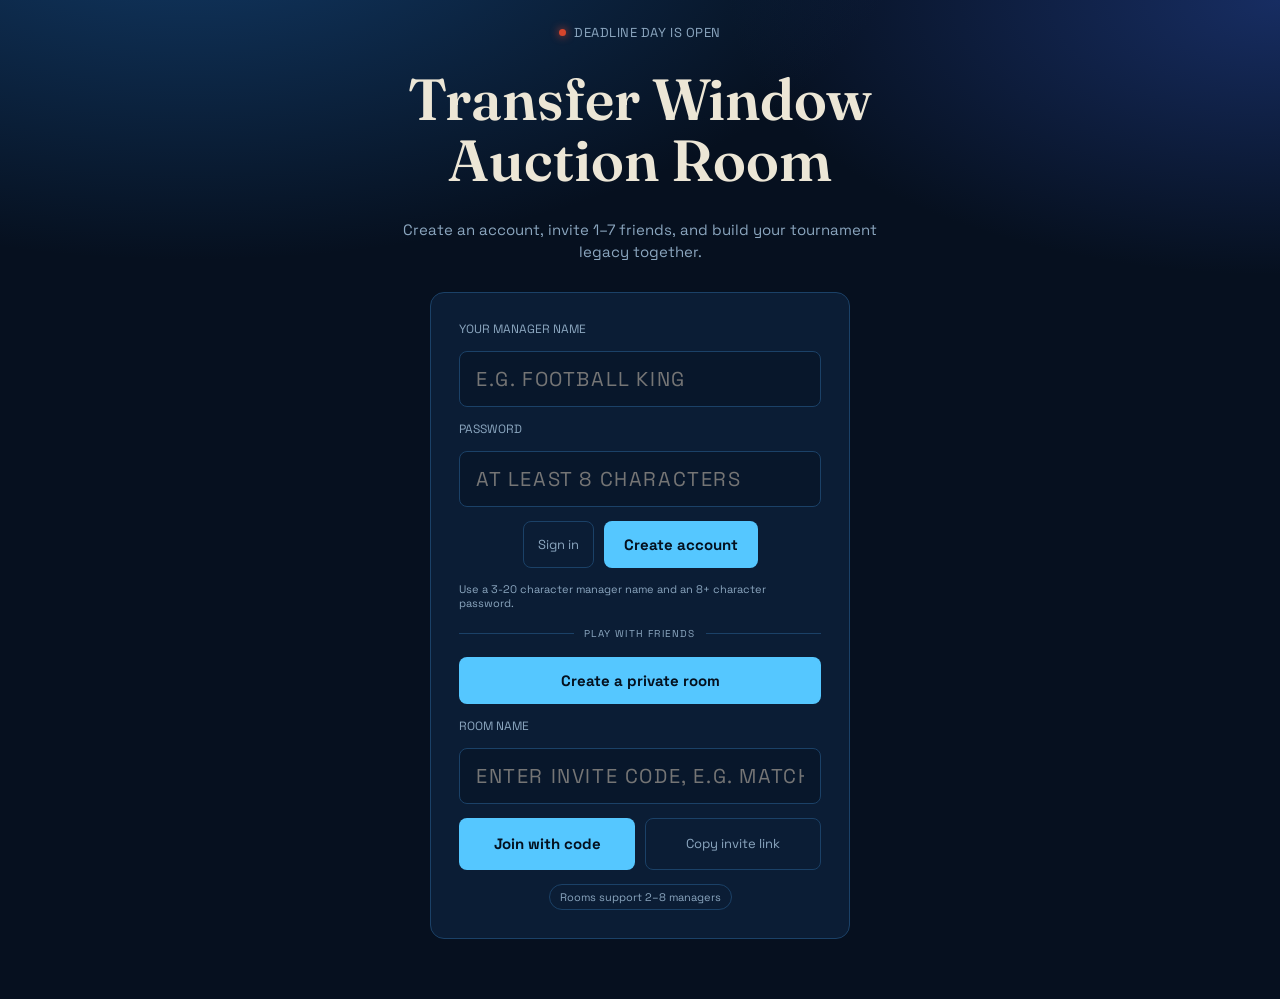
==== commit 56617e7b: "Add game cards, knockout bracket, and tournament presentation" ====
--- a/index.html
+++ b/index.html
@@ -113,6 +113,7 @@
   }
   .team-card:hover{transform:translateY(-3px);box-shadow:0 12px 28px rgba(0,0,0,.22)}
   .team-card h3{margin:0 0 10px; font-size:18px; font-weight:600; color:var(--c);}
+  .team-mini-logo{width:22px;height:22px;object-fit:cover;border-radius:50%;vertical-align:middle;margin-right:6px;border:1px solid var(--c)}.team-customize{margin-top:12px;width:100%;padding:7px;font-size:11px}
   .team-stat{display:flex; justify-content:space-between; font-size:12.5px; color:var(--muted); margin-bottom:4px;}
   .team-stat b{color:var(--text); font-weight:600;}
   .squad-count{
@@ -121,6 +122,11 @@
   }
   .bar{flex:1; height:5px; background:var(--panel-2); border-radius:4px; overflow:hidden;}
   .bar i{display:block; height:100%; background:var(--c);}
+
+  /* ---------- Game cards ---------- */
+  #cardsPanel{margin:18px 0 22px;padding:18px;border:1px solid var(--border);border-radius:16px;background:linear-gradient(135deg,rgba(12,36,65,.94),rgba(6,16,31,.94));overflow:hidden;position:relative;}
+  #cardsPanel::before{content:'';position:absolute;inset:0;pointer-events:none;opacity:.35;background:radial-gradient(circle at 10% 0,rgba(85,199,255,.18),transparent 32%),repeating-linear-gradient(135deg,transparent 0 13px,rgba(255,255,255,.025) 13px 14px);}
+  .cards-head,.game-card-row,.card-note,.scout-report{position:relative;z-index:1}.cards-head{display:flex;align-items:end;justify-content:space-between;gap:10px;margin-bottom:14px}.cards-head h2{font-size:21px;margin:0;letter-spacing:.02em}.cards-count{font-size:11px;color:var(--gold);border:1px solid rgba(85,199,255,.5);border-radius:999px;padding:5px 9px;white-space:nowrap}.game-card-row{display:flex;gap:13px;flex-wrap:wrap}.game-card{--card:#55C7FF;appearance:none;position:relative;isolation:isolate;width:172px;min-height:244px;padding:0;overflow:hidden;text-align:left;color:var(--text);border:1px solid var(--card);border-radius:13px;background:linear-gradient(155deg,#193b5b,#081526 62%,#040c17);box-shadow:0 10px 22px rgba(0,0,0,.28),inset 0 0 0 2px rgba(255,255,255,.05);transition:transform .18s ease,box-shadow .18s ease,border-color .18s ease;cursor:pointer}.game-card::before{content:'';position:absolute;z-index:-1;inset:7px;border:1px solid rgba(255,255,255,.22);border-radius:8px;background:radial-gradient(circle at 82% 16%,rgba(85,199,255,.28),transparent 31%),linear-gradient(135deg,rgba(255,255,255,.08),transparent 44%)}.game-card::after{content:'';position:absolute;z-index:-1;width:126px;height:126px;right:-44px;bottom:-48px;border:20px solid rgba(85,199,255,.23);border-radius:50%;}.game-card:hover{transform:translateY(-8px) rotate(-1deg);border-color:#fff;box-shadow:0 16px 32px rgba(0,0,0,.38),0 0 20px rgba(85,199,255,.28)}.game-card:focus-visible{outline:3px solid #fff;outline-offset:3px}.game-card.auction{--card:#F2C94C;background:linear-gradient(155deg,#504018,#18160d 62%,#0c0b06)}.game-card.match{--card:#9A8CFF;background:linear-gradient(155deg,#30285e,#100e25 62%,#070610)}.game-card.danger{--card:#F07B6A;background:linear-gradient(155deg,#5b2927,#25100f 62%,#100605)}.card-top{display:flex;justify-content:space-between;align-items:center;padding:12px 13px 0}.card-kind,.card-rarity{font-size:8px;font-weight:700;letter-spacing:.13em}.card-kind{color:rgba(255,255,255,.75)}.card-rarity{color:var(--card)}.card-art{height:93px;display:grid;place-items:center;font-size:55px;line-height:1;filter:drop-shadow(0 6px 9px rgba(0,0,0,.45));text-shadow:0 0 20px rgba(255,255,255,.28)}.card-body{padding:0 15px 14px}.card-name{display:block;font-family:'Fraunces',serif;font-size:22px;line-height:.95;color:#fff;margin-bottom:10px}.card-rule{display:block;border-top:1px solid rgba(255,255,255,.18);padding-top:9px;font-size:11px;line-height:1.35;color:#c9d6e5}.card-play{display:block;margin-top:12px;color:var(--card);font-size:10px;font-weight:700;letter-spacing:.12em}.card-note{margin:13px 0 0;color:var(--muted);font-size:12px}.scout-report{margin:13px 0 0;color:var(--gold);font-size:12px}.empty-hand{color:var(--muted);padding:22px 4px;font-size:13px}
 
   .auction-panel{
     background:var(--panel); border:1px solid var(--border); border-radius:16px;
@@ -212,15 +218,21 @@
   @media(max-width:820px){
     .teams-row, .squads-grid{grid-template-columns:repeat(2,1fr);}
   }
+  .card-body{text-align:center;}
+  .card-name,.card-rule{text-align:center;}
+  .game-modal{display:none;position:fixed;z-index:100;inset:0;padding:18px;background:rgba(2,9,18,.78);backdrop-filter:blur(8px);align-items:center;justify-content:center}.game-modal.show{display:flex}.game-modal-card{width:min(100%,440px);padding:28px;border:1px solid rgba(85,199,255,.55);border-radius:18px;background:radial-gradient(circle at 80% 0,rgba(85,199,255,.18),transparent 40%),#0b1d35;box-shadow:0 24px 70px rgba(0,0,0,.58)}.modal-kicker{font-size:10px;letter-spacing:.14em;color:var(--gold)}.game-modal-card h2{margin:8px 0;font-size:28px}.game-modal-card p{margin:0 0 18px;line-height:1.5;color:var(--muted)}.game-modal-card select{width:100%;padding:12px;margin-bottom:18px;border:1px solid var(--border);border-radius:9px;color:var(--text);background:var(--panel-2);font-family:inherit}.game-modal-actions{display:flex;justify-content:flex-end;gap:10px}.modal-danger{background:var(--red);color:#fff}
+  .team-identity-form label{display:block;margin:16px 0 7px;color:var(--muted);font-size:10px;letter-spacing:.1em}.team-identity-form input{display:block;width:100%;margin-top:7px;padding:11px;border:1px solid var(--border);border-radius:8px;background:var(--panel-2);color:var(--text);font:inherit}.team-logo-preview{display:none;width:86px;height:86px;object-fit:cover;border-radius:50%;margin:14px auto;border:3px solid var(--gold);box-shadow:0 0 20px rgba(85,199,255,.35)}.team-identity-form small{display:block;color:var(--muted);font-size:11px;margin:8px 0 18px}
   @media(max-width:520px){
     .teams-row, .squads-grid{grid-template-columns:1fr;}
     .room-actions{grid-template-columns:1fr;}
+    .game-card-row{justify-content:center;}
+    .game-card{width:min(100%,240px);}
   }
 </style>
 <link rel="stylesheet" href="/tactics.css?v=blue-theme-2">
 <link rel="stylesheet" href="/evaluator.css?v=blue-theme-2">
-<link rel="stylesheet" href="/tournament.css?v=broadcast-live-2">
-<link rel="stylesheet" href="/results.css?v=phase5-cinematic-2">
+<link rel="stylesheet" href="/tournament.css?v=champions-road-2">
+<link rel="stylesheet" href="/results.css?v=knockout-cinematic-1">
 </head>
 <body>
 <div class="wrap">
@@ -229,7 +241,7 @@
   <div id="landing">
     <div class="kickoff"><span class="dot"></span> DEADLINE DAY IS OPEN</div>
     <h1>Transfer Window<br>Auction Room</h1>
-    <p class="sub">Create an account, invite up to three friends, and build your tournament legacy together.</p>
+    <p class="sub">Create an account, invite 1–7 friends, and build your tournament legacy together.</p>
     <div class="room-box">
       <label for="authUsername">YOUR MANAGER NAME</label>
       <input id="authUsername" placeholder="e.g. Football King" autocomplete="username">
@@ -243,7 +255,7 @@
       <input id="roomInput" placeholder="Enter invite code, e.g. match-AB12CD" autocomplete="off">
       <div class="room-actions"><button class="btn-primary" id="enterBtn">Join with code</button><button class="btn-ghost" id="copyInviteBtn" type="button">Copy invite link</button></div>
       <div class="hint-row">
-        <span>Rooms support up to four managers</span>
+        <span>Rooms support 2–8 managers</span>
       </div>
     </div>
   </div>
@@ -264,6 +276,8 @@
 
     <div class="teams-row" id="teamsRow"></div>
 
+    <section id="cardsPanel"></section>
+
     <div class="auction-panel" id="auctionPanel">
       <div class="eyebrow" id="offerEyebrow">ON THE BLOCK</div>
       <div id="offerName" class="empty">Click "Next Player" to open the next lot</div>
@@ -309,6 +323,8 @@
 
 </div>
 <div class="invite-toast" id="inviteToast"></div>
+<div class="game-modal" id="gameModal" aria-hidden="true"><div class="game-modal-card" role="dialog" aria-modal="true" aria-labelledby="gameModalTitle"><span class="modal-kicker">MATCH CONTROL</span><h2 id="gameModalTitle"></h2><p id="gameModalText"></p><select id="gameModalSelect" style="display:none"></select><div class="game-modal-actions"><button class="btn-ghost" id="gameModalCancel">Cancel</button><button class="btn-primary" id="gameModalConfirm">Confirm</button></div></div></div>
+<div class="game-modal" id="teamIdentityModal" aria-hidden="true"><div class="game-modal-card team-identity-form" role="dialog" aria-modal="true"><span class="modal-kicker">CLUB IDENTITY</span><h2>Customize your team</h2><label>TEAM NAME<input id="teamIdentityName" maxlength="24" placeholder="Your club name"></label><label>TEAM LOGO<input id="teamIdentityLogo" type="file" accept="image/*"></label><img id="teamIdentityPreview" class="team-logo-preview" alt="Logo preview"><small>Use a square image smaller than 250 KB.</small><div class="game-modal-actions"><button class="btn-ghost" id="teamIdentityCancel">Cancel</button><button class="btn-primary" id="teamIdentitySave">Save team</button></div></div></div>
 
 <script>
 (() => {
@@ -321,6 +337,35 @@
   const esc = value => String(value ?? '').replace(/[&<>"']/g, c => ({'&':'&amp;','<':'&lt;','>':'&gt;','"':'&quot;',"'":'&#039;'}[c]));
   const teamNames = () => Object.keys(state?.teams || {});
   const teamColor = name => TEAM_COLORS[Math.max(0, teamNames().indexOf(name)) % TEAM_COLORS.length];
+
+  function gameDialog({title, message='', options=[], confirmLabel='Confirm', danger=false}) {
+    return new Promise(resolve => {
+      const modal = $('gameModal'), select = $('gameModalSelect');
+      $('gameModalTitle').textContent = title; $('gameModalText').textContent = message;
+      $('gameModalConfirm').textContent = confirmLabel;
+      $('gameModalConfirm').className = danger ? 'btn-primary modal-danger' : 'btn-primary';
+      select.innerHTML = options.map(option => `<option value="${esc(option.value)}">${esc(option.label)}</option>`).join('');
+      select.style.display = options.length ? 'block' : 'none';
+      modal.classList.add('show'); modal.setAttribute('aria-hidden', 'false');
+      const close = value => { modal.classList.remove('show'); modal.setAttribute('aria-hidden', 'true'); resolve(value); };
+      $('gameModalCancel').onclick = () => close(null);
+      $('gameModalConfirm').onclick = () => close(options.length ? select.value : true);
+    });
+  }
+  const gameConfirm = (title, message, danger=false) => gameDialog({title, message, confirmLabel: danger ? 'Confirm' : 'Continue', danger});
+  const gameSelect = (title, message, options, confirmLabel='Choose') => gameDialog({title, message, options, confirmLabel});
+  function teamIdentityDialog(team) {
+    return new Promise(resolve => {
+      const modal = $('teamIdentityModal'), name = $('teamIdentityName'), file = $('teamIdentityLogo'), preview = $('teamIdentityPreview');
+      let logo = team.logo || null;
+      name.value = team.displayName || me; file.value = ''; preview.src = logo || ''; preview.style.display = logo ? 'block' : 'none';
+      modal.classList.add('show');
+      const close = value => { modal.classList.remove('show'); resolve(value); };
+      file.onchange = () => { const image = file.files?.[0]; if (!image) return; if (image.size > 250000) return showError('Choose a logo smaller than 250 KB.'); const reader = new FileReader(); reader.onload = () => { logo = reader.result; preview.src = logo; preview.style.display = 'block'; }; reader.readAsDataURL(image); };
+      $('teamIdentityCancel').onclick = () => close(null);
+      $('teamIdentitySave').onclick = () => close({display_name:name.value.trim(), logo});
+    });
+  }
 
   function showError(message='') {
     $('errorBanner').innerHTML = message ? `<div class="error-banner">${esc(message)}</div>` : '';
@@ -500,13 +545,18 @@
       const online = (state.online || []).includes(name);
       const pct = Math.min(100, team.squad.length / SQUAD_SIZE * 100);
       return `<div class="team-card" style="--c:${teamColor(name)}">
-        <h3>${esc(name)}${name === me ? ' (you)' : ''}${name === state.host ? '<span class="host-badge">HOST</span>' : ''}</h3>
+        <h3>${team.logo ? `<img class="team-mini-logo" src="${esc(team.logo)}" alt="">` : ''}${esc(team.displayName || name)}${name === me ? ' (you)' : ''}${name === state.host ? '<span class="host-badge">HOST</span>' : ''}</h3>
         <div class="team-stat"><span>Spent</span><b>$${money(team.spent)}M</b></div>
         <div class="team-stat"><span>Remaining</span><b>$${money(team.budget)}M</b></div>
         ${profile ? `<div class="team-stat"><span>Legacy</span><b>${profile.titles} titles · ${profile.wins} wins</b></div>` : ''}
         <div class="squad-count"><span>${team.squad.length}/11 ${online ? '● online' : ''}</span><div class="bar"><i style="width:${pct}%"></i></div></div>
+        ${name === me ? `<button class="team-customize btn-ghost" type="button">Customize team</button>` : ''}
       </div>`;
     }).join('');
+    document.querySelectorAll('.team-customize').forEach(button => button.onclick = async () => {
+      const identity = await teamIdentityDialog(state.teams[me]);
+      if (identity) act('set_team_identity', identity).catch(()=>{});
+    });
   }
 
   function drawOffer() {
@@ -560,7 +610,7 @@
 
     $('finishBtn').style.display = host ? 'inline-block' : 'none';
     $('finishBtn').textContent = 'LOCK AUCTION & OPEN TACTICS';
-    const allDone = teamNames().length === 4 && teamNames().every(n => state.teams[n].squad.length >= SQUAD_SIZE);
+    const allDone = teamNames().length >= 2 && teamNames().length <= 8 && teamNames().every(n => state.teams[n].squad.length >= SQUAD_SIZE);
     $('finishBtn').disabled = !host || !allDone || !!offer;
 
     if (!offer) {
@@ -601,6 +651,67 @@
     });
   }
 
+  const CARD_NAMES = {freeze:'Freeze', scout_report:'Scout Report', bid_shield:'Bid Shield', hijack:'Hijack', out_of_position:'Out of Position', captains_gambit:"Captain's Gambit", counter_attack:'Counter Attack', park_the_bus:'Park the Bus', team_talk:'Team Talk'};
+  const CARD_HELP = {freeze:'Block one rival from bidding on this lot.', scout_report:'Reveal and queue the next three auction players.', bid_shield:'Blocks one Freeze or Hijack against you.', hijack:'Take the highest bid for +$2M.', out_of_position:'Force a rival outfield player into a role such as CB.', captains_gambit:'Your chosen captain scores double goals.', counter_attack:'Attack and pace boost for one match.', park_the_bus:'Defence boost, with less attack, for one match.', team_talk:'Small all-round boost for one match.'};
+  const CARD_ART = {freeze:'&#10052;', scout_report:'&#9673;', bid_shield:'&#11041;', hijack:'&#9889;', out_of_position:'&#8660;', captains_gambit:'&#9733;', counter_attack:'&#10148;', park_the_bus:'&#9648;', team_talk:'&#10022;'};
+  Object.assign(CARD_HELP, {freeze:'Freeze one rival out of this auction.', scout_report:'Preview the next 3 players.', bid_shield:'Cancel one Freeze or Hijack.', hijack:'Steal the lead for +$2M.', out_of_position:'Force a rival outfield player into a new role.', captains_gambit:'Your captain scores double goals.', counter_attack:'Boost pace and attack for one match.', park_the_bus:'Boost defence, reduce attack, for one match.', team_talk:'Give your team an all-round boost.'});
+
+  async function readyMatchFor(team) {
+    const choices = (state?.tournament?.matches || []).filter(match => match.status === 'ready' && (!team || match.home === team || match.away === team));
+    if (!choices.length) return null;
+    if (choices.length === 1) return choices[0];
+    const matchId = await gameSelect('Choose match', 'Select the match this card will affect.', choices.map(match => ({value:match.id, label:`${match.home} vs ${match.away}`})));
+    return choices.find(match => match.id === matchId) || null;
+  }
+
+  async function playCard(card) {
+    if (card === 'scout_report' || card === 'bid_shield' || card === 'hijack') return act('use_card', {card});
+    if (card === 'freeze') {
+      const target = await gameSelect('Play Freeze', 'Choose the manager who cannot bid on this player.', teamNames().filter(name => name !== me).map(name => ({value:name,label:name})), 'Freeze manager');
+      if (target) return act('use_card', {card, target});
+      return;
+    }
+    if (card === 'out_of_position') {
+      const rivals = teamNames().filter(name => name !== me);
+      const target = await gameSelect('Out of Position', 'Choose the opponent to disrupt.', rivals.map(name => ({value:name,label:name})), 'Choose opponent');
+      if (!rivals.includes(target)) return;
+      const squad = state.teams[target].squad.filter(player => player.position !== 'GK');
+      const playerId = await gameSelect('Choose player', 'Select the rival player to move out of position.', squad.map(player => ({value:String(player.id ?? player.name),label:`${player.name} · ${player.position}`})));
+      const player = squad.find(item => String(item.id ?? item.name) === playerId);
+      const match = await readyMatchFor(target);
+      const position = await gameSelect('Choose forced role', 'Pick the position they must play for this match.', ['CB','LB','RB','CDM','CM','CAM','LW','RW','ST'].map(role => ({value:role,label:role})));
+      if (player && match && position) return act('use_card', {card, target, player_id: String(player.id ?? player.name), position, target_match: match.id});
+      return;
+    }
+    const match = await readyMatchFor(me);
+    if (!match) return showError('You do not have a ready league match yet.');
+    if (card === 'captains_gambit') {
+      const playerId = await gameSelect("Captain's Gambit", 'Choose the player whose goals count double.', state.teams[me].squad.map(player => ({value:String(player.id ?? player.name),label:player.name})), 'Choose captain');
+      const player = state.teams[me].squad.find(item => String(item.id ?? item.name) === playerId);
+      if (!player) return;
+      return act('use_card', {card, player_id: String(player.id ?? player.name), target_match: match.id});
+    }
+    return act('use_card', {card, target_match: match.id});
+  }
+
+  function drawCards() {
+    const panel = $('cardsPanel');
+    const hand = state?.cards?.hands?.[me] || [];
+    const scout = state?.cards?.lastScout;
+    const report = scout?.owner === me ? `<p style="margin:10px 0 0;color:var(--gold)">Scout report: ${(scout.players || []).map(player => `${esc(player.name)} (${esc(player.position)})`).join(' · ')}</p>` : '';
+    panel.innerHTML = `<div class="eyebrow">YOUR GAME CARDS · ${hand.length} IN HAND</div><div style="display:flex;gap:9px;flex-wrap:wrap;margin-top:9px">${hand.map((card, index) => `<button class="btn-ghost play-card" data-card="${esc(card)}" data-index="${index}" title="${esc(CARD_HELP[card] || '')}"><b>${esc(CARD_NAMES[card] || card)}</b><br><small>${esc(CARD_HELP[card] || '')}</small></button>`).join('') || '<span style="color:var(--muted)">No cards left — earn more by signing players.</span>'}</div>${state?.cards?.notice ? `<p style="margin:10px 0 0;color:var(--muted)">${esc(state.cards.notice)}</p>` : ''}${report}`;
+    const cards = hand.map((card, index) => {
+      const matchCard = ['out_of_position','captains_gambit','counter_attack','park_the_bus','team_talk'].includes(card);
+      const danger = ['freeze','hijack','out_of_position'].includes(card);
+      return `<button class="game-card play-card ${matchCard ? 'match' : 'auction'} ${danger ? 'danger' : ''}" data-card="${esc(card)}" data-index="${index}" title="Play ${esc(CARD_NAMES[card] || card)}"><span class="card-top"><span class="card-kind">${matchCard ? 'MATCH CARD' : 'AUCTION CARD'}</span><span class="card-rarity">TACTICAL</span></span><span class="card-art">${CARD_ART[card] || '&#9670;'}</span><span class="card-body"><strong class="card-name">${esc(CARD_NAMES[card] || card)}</strong><span class="card-rule">${esc(CARD_HELP[card] || '')}</span><span class="card-play">CLICK TO PLAY &rarr;</span></span></button>`;
+    }).join('') || '<span class="empty-hand">No cards left — earn more by signing players.</span>';
+    const scoutReport = scout?.owner === me ? `<p class="scout-report">SCOUT REPORT &middot; ${(scout.players || []).map(player => `${esc(player.name)} (${esc(player.position)})`).join(' &middot; ')}</p>` : '';
+    panel.innerHTML = `<div class="cards-head"><div><div class="eyebrow">PRIVATE COLLECTION</div><h2>Your Game Cards</h2></div><span class="cards-count">${hand.length} IN HAND</span></div><div class="game-card-row">${cards}</div>${state?.cards?.notice ? `<p class="card-note">${esc(state.cards.notice)}</p>` : ''}${scoutReport}`;
+    const displayCards = cards.replace(/<span class="card-play">[\s\S]*?<\/span>/g, '');
+    panel.innerHTML = `<div class="cards-head"><div><div class="eyebrow">PRIVATE COLLECTION</div><h2>Your Game Cards</h2></div><span class="cards-count">${hand.length} IN HAND</span></div><div class="game-card-row">${displayCards}</div>${state?.cards?.notice ? `<p class="card-note">${esc(state.cards.notice)}</p>` : ''}${scoutReport}`;
+    panel.querySelectorAll('.play-card').forEach(button => button.onclick = () => playCard(button.dataset.card).catch(() => {}));
+  }
+
   function draw() {
     if (!state) return;
     const profile = state.profiles?.[me];
@@ -608,7 +719,7 @@
       account = {...account, ...profile};
       $('profileChip').textContent = `${profile.username} · ${profile.titles} titles · ${profile.wins} wins`;
     }
-    drawTeams(); drawOffer(); drawSquads();
+    drawTeams(); drawOffer(); drawSquads(); drawCards();
     window.renderTactics?.(); window.renderEvaluator?.(); window.renderTournament?.(); window.renderResults?.();
   }
 
@@ -634,16 +745,16 @@
   };
   $('priceInput').onkeydown = e => { if (e.key === 'Enter') $('confirmSaleBtn').click(); };
   $('noSaleBtn').onclick = () => act('pass').catch(()=>{});
-  $('dropBtn').onclick = () => confirm('Drop out of this player permanently? You cannot bid again on this lot.') && act('drop').catch(()=>{});
-  $('endAuctionBtn').onclick = () => act('end_auction').catch(()=>{});
-  $('skipAuctionBtn').onclick = () => confirm('Close this lot with no sale?') && act('no_sale').catch(()=>{});
-  $('finishBtn').onclick = () => {
+  $('dropBtn').onclick = async () => (await gameConfirm('Drop out?', 'You cannot bid again on this player.', true)) && act('drop').catch(()=>{});
+  $('endAuctionBtn').onclick = async () => (await gameConfirm('End this auction?', 'Confirm the current highest bid and award the player.', true)) && act('end_auction').catch(()=>{});
+  $('skipAuctionBtn').onclick = async () => (await gameConfirm('Close this lot?', 'This player will leave the auction with no sale.', true)) && act('no_sale').catch(()=>{});
+  $('finishBtn').onclick = async () => {
     const actionName = state?.phase === 'tactics' ? 'start_evaluation' : 'start_tactics';
     const message = actionName === 'start_evaluation' ? 'Lock tactics and open the team evaluation for everyone?' : 'Lock Phase 1 and open the tactics editor for everyone?';
-    if (confirm(message)) act(actionName).catch(()=>{});
+    if (await gameConfirm(actionName === 'start_evaluation' ? 'Open evaluation?' : 'Lock the auction?', message)) act(actionName).catch(()=>{});
   };
-  $('fillTestTeamsBtn').onclick = () => confirm('Fill all four teams with 11 unique test players? This replaces the current squads in this room.') && act('fill_test_teams').catch(()=>{});
-  $('resetBtn').onclick = () => confirm('Reset this room for everyone?') && act('reset').catch(()=>{});
+  $('fillTestTeamsBtn').onclick = async () => (await gameConfirm('Fill test teams?', 'This prepares four test teams with 11 unique players so you can test the full knockout bracket.', true)) && act('fill_test_teams').catch(()=>{});
+  $('resetBtn').onclick = async () => { if (await gameConfirm('Reset this room?', 'This clears the room for every manager.', true)) { window.gameSounds?.stopAnthem?.(); act('reset').catch(()=>{}); } };
   $('leaveBtn').onclick = () => {
     room = null; me = null; state = null; soundSnapshot = null; clearTimeout(reconnectTimer); clearInterval(pingTimer);
     if (ws) { ws.onclose = null; try { ws.close(); } catch (_) {} }
@@ -652,6 +763,7 @@
 
   window.__game = {
     action: act,
+    confirm: gameConfirm,
     getState: () => state,
     getMe: () => me,
     canEditTeam: teamName => teamName === me && state?.phase === 'tactics',
@@ -673,10 +785,10 @@
 })();
 </script>
 <script src="/tactics.js?v=selection-fix-2"></script>
-<script src="/sound.js?v=ui-sounds-2"></script>
-<script src="/evaluator.js?v=phase3-1"></script>
-<script src="/tournament.js?v=broadcast-live-2"></script>
-<script src="/results.js?v=phase5-cinematic-2"></script>
+<script src="/sound.js?v=champions-anthem-3"></script>
+<script src="/evaluator.js?v=knockout-cinematic-1"></script>
+<script src="/tournament.js?v=champions-road-3"></script>
+<script src="/results.js?v=knockout-cinematic-1"></script>
 
 </body>
 </html>
--- a/tactics.css
+++ b/tactics.css
@@ -22,3 +22,7 @@
 .tactics-rolebar{display:flex;flex-wrap:wrap;align-items:center;gap:8px;margin-top:12px}
 .tactics-rolebar select{min-height:36px}
 @media(max-width:700px){.tactics-pitch{min-width:560px}.tactic-player{width:68px}}
+
+/* Polished Phase 2 control deck */
+#tacticsEditor{background:radial-gradient(circle at 86% 0,rgba(85,199,255,.14),transparent 34%),linear-gradient(145deg,#0d2743,#071527);border-color:rgba(85,199,255,.28);box-shadow:0 18px 42px rgba(0,0,0,.2)}
+.tactics-toolbar{padding:14px;border:1px solid rgba(255,255,255,.07);border-radius:13px;background:rgba(3,13,27,.38);gap:13px}.tactics-control{flex:1;min-width:138px}.tactics-control label{color:#a8c3da;opacity:1;font-weight:700}.tactics-control select,.tactics-control input:not(.tactics-range),.tactics-rolebar select{background:#071628;color:#edf6ff;border:1px solid rgba(85,199,255,.28);border-radius:8px;padding:8px;font-family:inherit}.tactics-control select:focus,.tactics-rolebar select:focus{outline:none;border-color:#55c7ff;box-shadow:0 0 0 3px rgba(85,199,255,.14)}.tactics-range{accent-color:#55c7ff}.tactics-value{color:#55c7ff;font-weight:700;opacity:1}.tactics-actions button{border:1px solid rgba(85,199,255,.45);border-radius:8px;padding:10px 13px;background:#102d4d;color:#f1f7ff;font-family:inherit;font-weight:700}.tactics-actions button:hover{background:#55c7ff;color:#06101f}.tactics-rolebar{padding:12px 14px;border:1px solid rgba(85,199,255,.2);border-radius:11px;background:rgba(3,13,27,.45)}.tactics-rolebar strong{color:#55c7ff}.tactics-pitch{background-color:#0c633d;background-image:linear-gradient(to right,transparent 49.85%,rgba(255,255,255,.55) 50%,transparent 50.15%),repeating-linear-gradient(to bottom,rgba(255,255,255,.06) 0,rgba(255,255,255,.06) 1px,transparent 1px,transparent 12%);box-shadow:inset 0 0 70px rgba(0,0,0,.28)}.tactics-help{padding:10px 12px;border-left:3px solid #55c7ff;background:rgba(85,199,255,.06);border-radius:0 8px 8px 0}
--- a/tournament.css
+++ b/tournament.css
@@ -3,3 +3,9 @@
 .match-card.live{border-color:var(--red)}.match-live-now{margin-top:12px;color:#f0a996;font-size:11px;letter-spacing:.06em}
 .live-pitch{display:block;width:100%;isolation:isolate}.live-speed{display:flex;align-items:center;gap:4px;margin-left:auto}.live-speed small{color:var(--muted);font-size:10px;margin-right:3px}.live-speed-btn{background:var(--panel-2);border:1px solid var(--border);border-radius:5px;color:var(--muted);font-size:11px;padding:5px 7px}.live-speed-btn.active{border-color:var(--gold);color:var(--gold);background:rgba(198,169,79,.1)}@media(max-width:620px){.live-speed{width:100%;margin-left:0;flex-wrap:wrap}}
 .broadcast-live{padding:0;overflow:hidden;background:#0b0f0d;border-color:#26382b}.broadcast-live .live-head{padding:14px 16px;margin:0;background:#101712}.broadcast-pitch{position:relative;isolation:isolate;aspect-ratio:16/9;min-height:250px;overflow:hidden;background:repeating-linear-gradient(90deg,#4d8a18 0 8%,#427b13 8% 16%);border:2px solid rgba(236,246,218,.8);border-radius:8px}.broadcast-pitch:after{content:'';position:absolute;inset:0;z-index:1;background:linear-gradient(111deg,transparent 30%,rgba(14,37,7,.38) 30.4% 51%,transparent 51.4%),linear-gradient(45deg,transparent 55%,rgba(234,249,200,.3) 55.3% 55.7%,transparent 56%);pointer-events:none}.broadcast-center-circle{position:absolute;z-index:2;left:50%;top:50%;width:16%;aspect-ratio:1;border:2px solid rgba(236,246,218,.75);border-radius:50%;transform:translate(-50%,-50%)}.broadcast-halfway{position:absolute;z-index:2;top:0;bottom:0;left:50%;border-left:2px solid rgba(236,246,218,.75)}.broadcast-box{position:absolute;z-index:2;top:50%;width:16%;height:42%;transform:translateY(-50%);border:2px solid rgba(236,246,218,.75)}.broadcast-box.left{left:-2px;border-left:0}.broadcast-box.right{right:-2px;border-right:0}.broadcast-flag{position:absolute;z-index:4;width:8px;height:8px;border-radius:50%;background:var(--red)}.broadcast-flag:after{content:'';display:block;width:1px;height:15px;background:#eee;transform:translate(3px,3px)}.broadcast-flag.top-left{top:3px;left:4px}.broadcast-flag.top-right{top:3px;right:4px}.broadcast-flag.bottom-left{bottom:3px;left:4px}.broadcast-flag.bottom-right{bottom:3px;right:4px}.broadcast-ball{position:absolute;z-index:5;width:13px;height:13px;background:#fff;border:2px solid #1b1b1b;border-radius:50%;transform:translate(-50%,-50%);transition:left .7s ease,top .7s ease;box-shadow:0 1px 5px rgba(0,0,0,.7)}.attack-overlay{position:absolute;z-index:6;left:54%;top:48%;display:flex;align-items:center;gap:12px;transform:translateY(-50%);color:#fff;text-shadow:0 1px 2px #000}.attack-overlay.away{left:auto;right:54%;text-align:right;flex-direction:row-reverse}.attack-overlay i{display:block;width:3px;height:52px;background:var(--red);box-shadow:0 0 10px rgba(214,69,44,.6)}.attack-overlay b,.attack-overlay span,.attack-overlay small{display:block}.attack-overlay b{font-size:20px}.attack-overlay span{font-size:18px}.attack-overlay small{max-width:260px;color:#e1ebd6;font-size:11px;margin-top:4px}.match-momentum{padding:14px 16px 12px;background:#0c100e}.match-momentum h3{margin:0 0 12px;text-align:center;font-size:18px}.momentum-chart{position:relative;display:flex;align-items:center;gap:2px;height:80px;padding:0 9px;background:#1d2220}.momentum-midline{position:absolute;left:0;right:0;top:50%;border-top:2px solid #303834}.momentum-chart i{position:relative;z-index:1;display:block;flex:1;min-width:3px;background:#5acb75}.momentum-chart i.away{background:#47a4b8}.momentum-labels{display:flex;justify-content:space-between;color:var(--muted);font-size:10px;margin-top:5px}.broadcast-live .live-controls{padding:12px 16px;margin:0;background:#101712}.broadcast-live .live-commentary{margin:0;padding:0 16px 16px;background:#101712}@media(max-width:620px){.broadcast-pitch{min-height:210px}.attack-overlay b{font-size:16px}.attack-overlay span{font-size:14px}.attack-overlay small{display:none}.match-momentum h3{font-size:16px}}
+.tournament-reveal{position:fixed;z-index:90;inset:0;display:grid;place-items:center;background:radial-gradient(circle,rgba(31,76,110,.55),rgba(2,8,17,.96) 68%);backdrop-filter:blur(7px);color:#fff;text-align:center}.tournament-reveal .reveal-card{width:min(90vw,560px);padding:40px 24px;border:1px solid rgba(85,199,255,.65);border-radius:22px;background:linear-gradient(145deg,rgba(19,54,86,.95),rgba(4,13,28,.96));box-shadow:0 0 70px rgba(85,199,255,.22)}.reveal-card small{display:block;letter-spacing:.18em;color:#55c7ff;font-size:10px}.reveal-card h2{margin:14px 0 10px;font-size:40px}.reveal-team{min-height:58px;color:#f2c94c;font-family:'Fraunces';font-size:30px;animation:revealPulse .75s ease infinite alternate}.reveal-versus{margin:12px 0;color:#8ba6bf;font-size:12px;letter-spacing:.18em}.champion-reveal .reveal-card{border-color:#f2c94c;box-shadow:0 0 100px rgba(242,201,76,.35)}.champion-reveal .reveal-team{font-size:48px;text-shadow:0 0 28px rgba(242,201,76,.7)}@keyframes revealPulse{to{transform:scale(1.04);filter:brightness(1.25)}}
+.bracket-tree{display:flex;gap:26px;align-items:stretch;overflow:auto;padding:24px 12px 30px;background:radial-gradient(circle at 50% 50%,rgba(242,201,76,.1),transparent 38%),#070e18;border:1px solid rgba(85,199,255,.18);border-radius:18px}.bracket-round{min-width:220px;display:flex;flex-direction:column;justify-content:space-around;gap:24px}.bracket-round h3{text-align:center;margin:0;color:#8ba6bf;font-size:11px;letter-spacing:.12em;text-transform:uppercase}.round-matches{display:flex;flex:1;flex-direction:column;justify-content:space-around;gap:22px}.bracket-tree .match-card{position:relative;background:#111d2b;border-color:#344a60}.bracket-tree .match-card::after{content:'';position:absolute;top:50%;left:100%;width:26px;border-top:1px solid rgba(85,199,255,.38)}.bracket-round:last-of-type .match-card::after{display:none}.bracket-trophy{min-width:130px;display:flex;flex-direction:column;align-items:center;justify-content:center;font-size:58px;filter:drop-shadow(0 0 18px rgba(242,201,76,.55));animation:bracketTrophy 2.2s ease-in-out infinite}.bracket-trophy small{font-size:10px;letter-spacing:.14em;color:#f2c94c;margin-top:9px}@keyframes bracketTrophy{50%{transform:translateY(-9px) scale(1.06)}}
+.bracket-logo{width:24px;height:24px;object-fit:cover;border-radius:50%;vertical-align:middle;margin-right:7px;border:1px solid rgba(85,199,255,.65)}.bracket-logo.placeholder{display:inline-block;background:linear-gradient(135deg,#55c7ff,#9a8cff)}
+.bracket-tree{min-height:620px;padding:38px 30px 44px;gap:48px}.bracket-round{min-width:300px}.bracket-round h3{font-size:14px}.round-matches{gap:44px}.bracket-tree .match-card{padding:20px;min-height:132px}.bracket-tree .match-team{font-size:16px;padding:11px 0}.bracket-tree .match-team b{font-size:23px}.bracket-tree .match-card::after{width:48px}.bracket-trophy{min-width:190px;font-size:92px}.bracket-trophy small{font-size:12px}.bracket-logo{width:34px;height:34px;margin-right:10px}
+.champion-reveal{background:radial-gradient(ellipse at 50% 70%,rgba(26,113,55,.46),transparent 42%),linear-gradient(180deg,rgba(2,7,18,.88),rgba(1,4,11,.98));overflow:hidden}.champion-reveal::before{content:'';position:absolute;inset:0;background:repeating-radial-gradient(ellipse at 50% 100%,rgba(255,255,255,.045) 0 1px,transparent 2px 11px);opacity:.5}.champion-reveal .reveal-card{position:relative;overflow:hidden;border-color:#f2c94c;background:linear-gradient(160deg,rgba(10,28,58,.97),rgba(2,8,21,.98));min-height:500px;padding-top:34px}.champions-trophy-art{display:block;width:170px;height:170px;object-fit:contain;mix-blend-mode:screen;filter:brightness(1.7) contrast(1.15) drop-shadow(0 0 23px rgba(242,201,76,.65));margin:10px auto}.stadium-lights{position:absolute;top:-70px;left:10%;width:80%;height:160px;background:radial-gradient(ellipse,rgba(255,255,230,.85),transparent 7%,transparent 65%);filter:blur(3px);opacity:.75}.road-copy{position:relative;margin:17px 0 0;color:#bcd1e6;font-size:13px;letter-spacing:.1em;text-transform:uppercase}.champion-reveal .reveal-team{position:relative}
+.champion-leaderboard{max-width:680px;margin:28px auto;padding:20px;border:1px solid rgba(242,201,76,.55);border-radius:16px;background:linear-gradient(145deg,#14263b,#08111e);box-shadow:0 14px 38px rgba(0,0,0,.28)}.champion-leaderboard small{color:#f2c94c;letter-spacing:.13em;font-size:10px}.champion-leaderboard h3{margin:5px 0 15px;font-size:26px}.leaderboard-row{display:grid;grid-template-columns:34px 1fr 50px 56px;gap:8px;align-items:center;padding:11px;border-top:1px solid rgba(255,255,255,.1)}.leaderboard-row:first-of-type{color:#f2c94c;background:rgba(242,201,76,.08)}.leaderboard-row em,.leaderboard-row i{font-style:normal;text-align:right;color:#8ba6bf;font-size:12px}
--- a/results.css
+++ b/results.css
@@ -1,2 +1,3 @@
 #finalResultsView{margin-top:28px}.results-hero{padding:36px 20px;text-align:center;border:1px solid rgba(198,169,79,.7);border-radius:16px;background:radial-gradient(circle at 50% 0,rgba(198,169,79,.2),transparent 52%),var(--panel)}.results-crown{display:block;color:var(--gold);font-size:42px;margin:4px}.results-hero h2{margin:0;font-size:34px}.results-hero p{margin:6px 0 0;color:var(--gold);font-family:'Fraunces';font-size:28px}.results-awards{display:grid;grid-template-columns:repeat(4,1fr);gap:12px;margin:14px 0}.results-awards article{background:var(--panel);border:1px solid var(--border);border-radius:12px;padding:16px;display:flex;flex-direction:column;gap:5px}.results-awards small{color:var(--muted);font-size:10px;letter-spacing:.06em}.results-awards b{font-family:'Fraunces';font-size:21px}.results-awards span{color:var(--gold);font-size:12px}.results-table-wrap{background:var(--panel);border:1px solid var(--border);border-radius:14px;overflow:hidden}.results-table-head{padding:16px;border-bottom:1px solid var(--border);display:flex;justify-content:space-between;gap:12px;align-items:baseline}.results-table-head h3{margin:0;font-size:20px}.results-table-head span{font-size:11px;color:var(--muted)}.results-row{display:grid;grid-template-columns:2fr repeat(7,1fr);gap:5px;align-items:center;padding:12px 16px;border-bottom:1px solid var(--border);font-size:13px}.results-row:last-child{border-bottom:0}.results-row span,.results-row b{text-align:center}.results-row.labels{background:var(--panel-2);color:var(--muted);font-size:10px}.results-row.labels span:first-child{text-align:left}.results-row.champion-row{background:rgba(198,169,79,.08);color:var(--gold)}.results-row.champion-row strong{color:var(--text)}@media(max-width:800px){.results-awards{grid-template-columns:repeat(2,1fr)}.results-row{grid-template-columns:1.6fr repeat(7,.65fr);padding:10px;font-size:11px}.results-table-head{align-items:start;flex-direction:column}}@media(max-width:500px){.results-awards{grid-template-columns:1fr}.results-row{grid-template-columns:1.6fr repeat(5,.6fr)}.results-row span:nth-child(6),.results-row span:nth-child(7),.results-row.labels span:nth-child(6),.results-row.labels span:nth-child(7){display:none}}
 #finalResultsView{position:relative;overflow:hidden}.results-hero{animation:championReveal .8s cubic-bezier(.2,.8,.2,1) both}.results-crown{animation:crownFloat 2.5s ease-in-out infinite}@keyframes championReveal{from{opacity:0;transform:scale(.92) translateY(18px)}to{opacity:1;transform:scale(1) translateY(0)}}@keyframes crownFloat{50%{transform:translateY(-8px) rotate(10deg);text-shadow:0 0 26px rgba(85,199,255,.7)}}.confetti-layer{position:absolute;z-index:10;inset:0;pointer-events:none;overflow:hidden}.confetti-layer i{position:absolute;top:-16px;left:var(--x);width:8px;height:14px;border-radius:2px;animation:confettiFall var(--d) ease-in var(--delay) both}@keyframes confettiFall{to{transform:translateY(480px) rotate(var(--r));opacity:0}}.results-awards article{animation:awardReveal .5s both}.results-awards article:nth-child(2){animation-delay:.08s}.results-awards article:nth-child(3){animation-delay:.16s}.results-awards article:nth-child(4){animation-delay:.24s}@keyframes awardReveal{from{opacity:0;transform:translateY(12px)}to{opacity:1;transform:none}}
+#finalResultsView .results-hero{position:relative;overflow:hidden;background:radial-gradient(circle at 50% 0,rgba(242,201,76,.32),transparent 48%),radial-gradient(circle at 10% 100%,rgba(85,199,255,.18),transparent 35%),var(--panel)}#finalResultsView .results-hero::before,#finalResultsView .results-hero::after{content:'✦';position:absolute;color:#f2c94c;font-size:30px;animation:starBurst 2.2s ease-in-out infinite}#finalResultsView .results-hero::before{left:12%;top:20%}#finalResultsView .results-hero::after{right:13%;bottom:18%;animation-delay:.7s}@keyframes starBurst{50%{transform:scale(1.8) rotate(90deg);opacity:.25}}#finalResultsView .results-crown{font-size:58px;filter:drop-shadow(0 0 16px rgba(242,201,76,.8))}.confetti-layer i:nth-child(3n){border-radius:50%;width:10px;height:10px}.confetti-layer i:nth-child(4n){width:5px;height:18px}
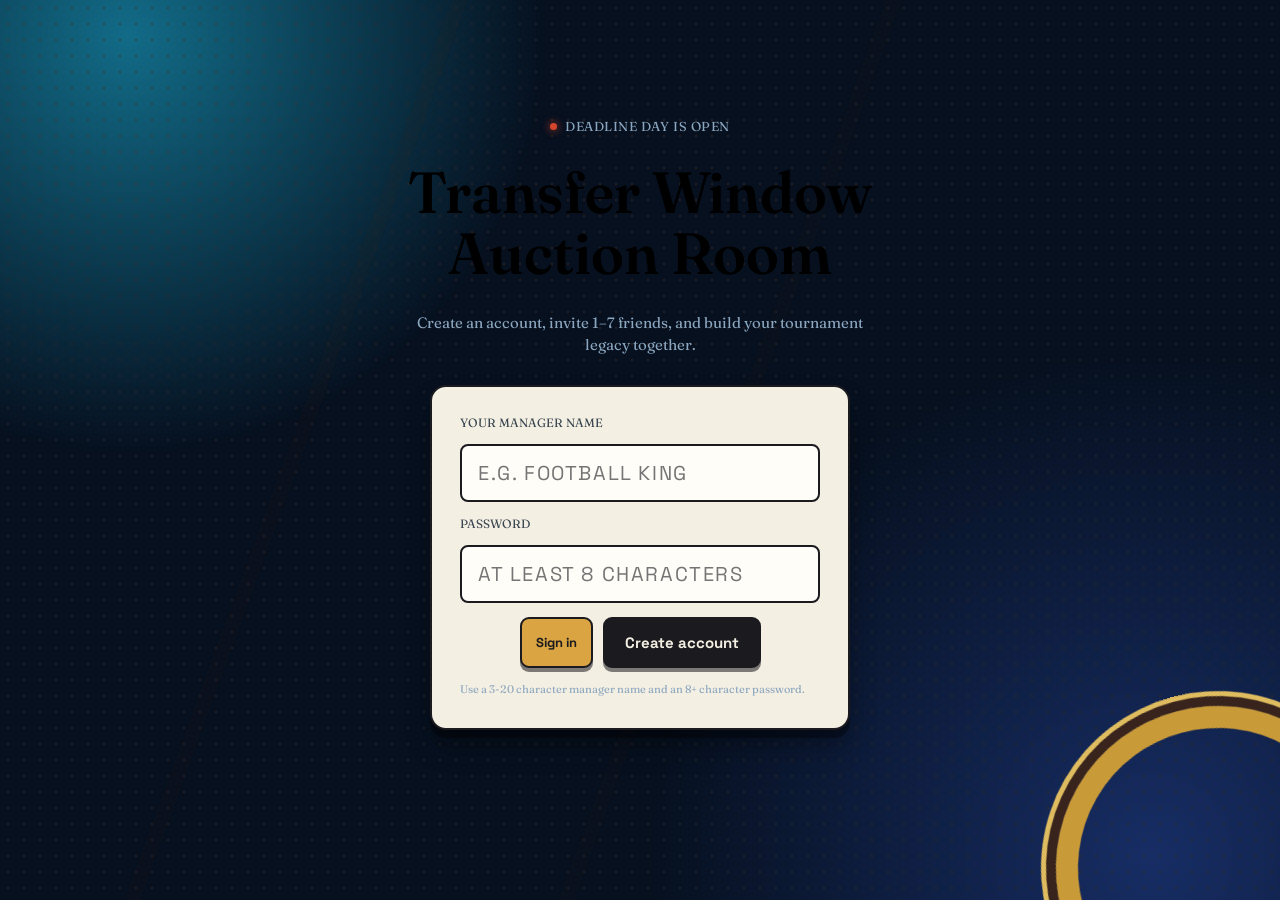
==== commit 7727653d: "Polish game visuals and add phase three rivalry" ====
--- a/index.html
+++ b/index.html
@@ -31,10 +31,11 @@
     color:var(--text);
     font-family:'Space Grotesk', sans-serif;
     min-height:100vh;
-    padding:24px 16px 60px;
-  }
+    padding:0;
+  }
+  body[data-theme="stadium"]{--bg:#06101F;--panel:#0B1D35;--panel-2:#08172B;--border:#1B4167;--gold:#55C7FF;--text:#ECE6D6;--muted:#8BA6BF}body[data-theme="midnight"]{--bg:#090714;--panel:#18102c;--panel-2:#100a20;--border:#44316d;--gold:#c59bff;--text:#f4eeff;--muted:#b7a8d3}body[data-theme="sunset"]{--bg:#170a0b;--panel:#32151b;--panel-2:#220e13;--border:#6b3031;--gold:#ffb357;--text:#fff0e0;--muted:#d6a99a}body[data-theme="pitch"]{--bg:#06160e;--panel:#0d2a1a;--panel-2:#081d12;--border:#2f6841;--gold:#cbed70;--text:#f2fae7;--muted:#9ab99b}
   h1,h2,h3,.serif{font-family:'Fraunces', serif;}
-  .wrap{max-width:1180px;margin:0 auto;}
+  .wrap{width:100%;max-width:none;margin:0;}
 
   /* ---------- Landing ---------- */
   #landing{
@@ -142,6 +143,7 @@
     margin:6px 0 22px; min-height:60px; display:flex; align-items:center; justify-content:center;
   }
   #offerName.empty{color:var(--muted); font-size:20px; font-weight:400;}
+  .player-showcase{display:none;justify-content:center;margin:4px auto 24px;perspective:900px}.player-showcase.show{display:flex}.player-card{--card-accent:#ffdc45;position:relative;width:252px;min-height:372px;padding:25px 20px 19px;overflow:hidden;clip-path:polygon(13% 0,41% 4%,50% 0,59% 4%,87% 0,100% 9%,95% 91%,77% 100%,50% 96%,23% 100%,5% 91%,0 9%);background:linear-gradient(145deg,#5a3104 0%,#f7b90a 25%,#7a4302 52%,#e99d06 74%,#482501 100%);color:#fff;box-shadow:0 23px 38px rgba(0,0,0,.48),inset 0 0 0 4px #ffda42,inset 0 0 0 7px rgba(68,33,0,.75);transform:rotateX(3deg);isolation:isolate}.player-card::before{content:'';position:absolute;inset:9px;z-index:-1;opacity:.92;background:radial-gradient(circle at 53% 35%,rgba(255,246,178,.84),transparent 22%),repeating-linear-gradient(135deg,rgba(255,242,146,.2) 0 2px,transparent 2px 15px),linear-gradient(162deg,transparent 0 48%,rgba(72,31,0,.45) 49% 51%,transparent 52%),linear-gradient(180deg,#d38403,#f5b416 48%,#914b00);clip-path:polygon(11% 0,43% 4%,50% 0,57% 4%,89% 0,100% 10%,93% 92%,74% 100%,50% 95%,26% 100%,7% 92%,0 10%)}.player-card::after{content:'';position:absolute;left:50%;top:47%;z-index:-1;width:190px;height:190px;transform:translate(-50%,-50%) rotate(45deg);border:1px solid rgba(255,245,184,.58);box-shadow:0 0 0 13px rgba(255,245,184,.09),0 0 36px rgba(255,241,137,.35)}.player-card-head{display:flex;justify-content:space-between;align-items:start;font-weight:900;text-shadow:0 2px 2px rgba(47,21,0,.7)}.player-ovr{font-size:53px;letter-spacing:-.08em;line-height:.8}.player-position{font-size:16px;letter-spacing:.13em;margin:9px 0 0}.player-stamp{font-size:8px;letter-spacing:.15em;text-align:right;margin-top:5px;padding:5px 6px;border:1px solid rgba(255,246,189,.7);border-radius:99px;background:rgba(88,39,0,.3)}.player-avatar{position:relative;height:152px;display:grid;place-items:end center;font-size:110px;line-height:1;filter:drop-shadow(0 10px 5px rgba(45,24,0,.5));text-shadow:0 0 22px rgba(255,255,255,.55)}.player-portrait{position:absolute;inset:0;width:100%;height:100%;object-fit:contain;object-position:center bottom;opacity:0;transition:opacity .25s ease}.player-portrait.loaded{opacity:1}.player-card-name{border-top:1px solid rgba(255,244,182,.7);border-bottom:1px solid rgba(79,33,0,.56);padding:8px 0 7px;text-align:center;text-transform:uppercase;font-family:'Fraunces',serif;font-weight:900;font-size:23px;letter-spacing:.01em;line-height:1;white-space:nowrap;overflow:hidden;text-overflow:ellipsis;text-shadow:0 2px 2px rgba(47,21,0,.7)}.player-card-stats{display:grid;grid-template-columns:1fr 1fr 1fr;gap:7px 12px;margin-top:11px;font-size:10px;font-weight:800;text-shadow:0 1px 1px rgba(47,21,0,.65)}.player-card-stats span{display:flex;align-items:baseline;justify-content:center;gap:4px}.player-card-stats b{font-size:17px}.player-card-gk{--card-accent:#a8ecff;background:linear-gradient(145deg,#075579,#36a8c5 35%,#063f5a 68%,#062337)}
   .offer-controls{display:flex; flex-direction:column; gap:16px; align-items:center;}
   .winner-row{display:flex; gap:10px; flex-wrap:wrap; justify-content:center;}
   .winner-btn{
@@ -181,10 +183,6 @@
   }
   .player-row:last-child{border-bottom:none;}
   .player-row .pname{flex:1; overflow:hidden; text-overflow:ellipsis; white-space:nowrap;}
-  .player-row select{
-    background:var(--panel-2); color:var(--muted); border:1px solid var(--border); border-radius:5px;
-    font-size:11px; padding:3px 4px;
-  }
   .player-row .pprice{color:var(--gold); font-size:11.5px; white-space:nowrap;}
   .empty-slot{color:var(--muted); font-size:12px; padding:10px 0; text-align:center;}
 
@@ -222,16 +220,66 @@
   .card-name,.card-rule{text-align:center;}
   .game-modal{display:none;position:fixed;z-index:100;inset:0;padding:18px;background:rgba(2,9,18,.78);backdrop-filter:blur(8px);align-items:center;justify-content:center}.game-modal.show{display:flex}.game-modal-card{width:min(100%,440px);padding:28px;border:1px solid rgba(85,199,255,.55);border-radius:18px;background:radial-gradient(circle at 80% 0,rgba(85,199,255,.18),transparent 40%),#0b1d35;box-shadow:0 24px 70px rgba(0,0,0,.58)}.modal-kicker{font-size:10px;letter-spacing:.14em;color:var(--gold)}.game-modal-card h2{margin:8px 0;font-size:28px}.game-modal-card p{margin:0 0 18px;line-height:1.5;color:var(--muted)}.game-modal-card select{width:100%;padding:12px;margin-bottom:18px;border:1px solid var(--border);border-radius:9px;color:var(--text);background:var(--panel-2);font-family:inherit}.game-modal-actions{display:flex;justify-content:flex-end;gap:10px}.modal-danger{background:var(--red);color:#fff}
   .team-identity-form label{display:block;margin:16px 0 7px;color:var(--muted);font-size:10px;letter-spacing:.1em}.team-identity-form input{display:block;width:100%;margin-top:7px;padding:11px;border:1px solid var(--border);border-radius:8px;background:var(--panel-2);color:var(--text);font:inherit}.team-logo-preview{display:none;width:86px;height:86px;object-fit:cover;border-radius:50%;margin:14px auto;border:3px solid var(--gold);box-shadow:0 0 20px rgba(85,199,255,.35)}.team-identity-form small{display:block;color:var(--muted);font-size:11px;margin:8px 0 18px}
+  .settings-grid{display:grid;gap:16px}.settings-grid label{display:block;color:var(--muted);font-size:10px;letter-spacing:.12em}.settings-grid select,.settings-grid input{width:100%;margin-top:7px;accent-color:var(--gold)}.settings-grid select{padding:10px;border:1px solid var(--border);border-radius:8px;background:var(--panel-2);color:var(--text);font:inherit}.settings-value{float:right;color:var(--gold);font-size:11px;letter-spacing:0}.settings-note{padding:10px;border-left:3px solid var(--gold);background:rgba(255,255,255,.04);color:var(--muted);font-size:12px;line-height:1.4}
+  .music-deck{position:fixed;z-index:30;right:18px;bottom:18px;width:238px;overflow:hidden;border:1px solid rgba(255,255,255,.2);border-radius:18px;background:linear-gradient(145deg,rgba(22,24,31,.97),rgba(6,8,13,.98));box-shadow:0 20px 50px rgba(0,0,0,.45),0 0 0 1px rgba(255,255,255,.04) inset;transition:transform .2s ease}.music-deck:hover{transform:translateY(-4px)}.music-deck-art{position:relative;height:154px;overflow:hidden;background:linear-gradient(135deg,#e5e1d4,#a5aaa7 55%,#e8e4d8);isolation:isolate}.music-deck-art::before{content:'TRANSFER FM';position:absolute;right:13px;bottom:12px;color:rgba(13,18,21,.45);font-size:8px;font-weight:800;letter-spacing:.16em}.music-disc{position:absolute;left:-17px;top:-30px;width:194px;height:194px;border:7px solid #121416;border-radius:50%;background:radial-gradient(circle at center,#d7b955 0 5%,#26252a 5.4% 18%,#08090b 18.5% 21%,#202126 21.5% 23%,#0a0b0d 23.5% 29%,#222329 29.5% 31%,#0b0c0e 31.5% 40%,#24252a 40.5% 42%,#090a0c 42.5% 51%,#222329 51.5% 53%,#07080a 53.5% 62%,#1d1f23 62.5% 64%,#08090b 64.5%);box-shadow:inset 0 0 0 1px #54565a,0 12px 20px rgba(0,0,0,.45);animation:spinDisc 8s linear infinite paused}.music-disc::before{content:'';position:absolute;inset:49%;border-radius:50%;background:#0b0c0d;box-shadow:0 0 0 4px #e1c15a,0 0 0 7px #16181a}.music-disc::after{content:'DEADLINE\A DAY';white-space:pre;position:absolute;inset:35%;display:grid;place-items:center;border-radius:50%;background:linear-gradient(135deg,#294d6c,#0d2036);color:#f5dd72;font-size:7px;font-weight:800;letter-spacing:.1em;line-height:1.4;text-align:center}.music-disc.playing{animation-play-state:running}.music-arm{position:absolute;z-index:2;right:22px;top:9px;width:9px;height:142px;transform:rotate(28deg);transform-origin:top;background:linear-gradient(90deg,#f7f7ef,#8b8f91,#f9f9ef);border-radius:9px;box-shadow:0 1px 4px rgba(0,0,0,.35)}.music-arm::before{content:'';position:absolute;top:-7px;left:-7px;width:22px;height:22px;border:4px solid #d9dbd7;border-radius:50%;background:#73797a}.music-arm::after{content:'';position:absolute;bottom:-4px;left:-8px;width:25px;height:19px;border-radius:3px;background:#ecece4;box-shadow:0 2px 3px rgba(0,0,0,.2)}.music-now{padding:12px 14px 6px}.music-kicker{color:var(--gold);font-size:8px;font-weight:700;letter-spacing:.16em}.music-title{display:block;margin-top:4px;overflow:hidden;color:#fff;font-family:'Fraunces',serif;font-size:18px;text-overflow:ellipsis;white-space:nowrap}.music-artist{display:block;margin-top:2px;color:var(--muted);font-size:11px}.music-controls{display:flex;align-items:center;justify-content:space-between;padding:7px 12px 13px}.music-controls button{display:grid;place-items:center;width:34px;height:30px;padding:0;border:1px solid rgba(255,255,255,.14);border-radius:8px;background:#1b2028;color:#eef3eb;font-size:13px}.music-controls button:hover{border-color:var(--gold);color:var(--gold)}.music-controls .music-play{width:42px;background:var(--gold);color:#071019;font-weight:900}.music-wave{display:flex;align-items:center;gap:2px;height:18px}.music-wave i{display:block;width:2px;height:5px;border-radius:3px;background:var(--gold);animation:wave .7s ease-in-out infinite alternate paused}.music-wave.playing i{animation-play-state:running}.music-wave i:nth-child(2){height:13px;animation-delay:.14s}.music-wave i:nth-child(3){height:9px;animation-delay:.28s}.music-wave i:nth-child(4){height:16px;animation-delay:.42s}@keyframes spinDisc{to{transform:rotate(360deg)}}@keyframes wave{to{transform:scaleY(.35)}}
+  /* Live music controls: album label, seeking and user-selected deck scale. */
+  body{--music-deck-width:238px;--music-art-height:154px;--music-disc-size:194px;--music-disc-top:-30px;--music-deck-scale:1}.music-deck{width:var(--music-deck-width)}.music-deck-art{height:var(--music-art-height)}.music-disc{width:var(--music-disc-size);height:var(--music-disc-size);top:var(--music-disc-top)}.music-disc::after{content:'';inset:29%;background:#152b40;box-shadow:inset 0 0 0 2px rgba(255,255,255,.12)}.music-cover{position:absolute;z-index:1;inset:29%;width:42%;height:42%;border:0;border-radius:50%;object-fit:cover;background:#152b40;box-shadow:inset 0 0 0 2px rgba(255,255,255,.12)}.music-disc::before{z-index:2}.music-arm{transform:scale(var(--music-deck-scale)) rotate(28deg)}.music-timeline{display:grid;grid-template-columns:32px 1fr 32px;align-items:center;gap:6px;padding:0 14px 5px;color:#94a2af;font-variant-numeric:tabular-nums;font-size:9px}.music-timeline input{width:100%;margin:0;accent-color:var(--gold);cursor:pointer}.music-timeline input:disabled,.music-controls button:disabled{cursor:not-allowed;opacity:.35;filter:grayscale(1)}
+  /* Manager roster cards — inspired by a physical scouting dossier, not a web dashboard. */
+  .team-identity-form{max-height:calc(100vh - 36px);overflow:auto}
+  /* Shared cartoon-card language across the whole game shell. */
+  body{--panel:#f4efe3;--panel-2:#e8e1d2;--text:#1b1b1f;--muted:#4d5954;--border:rgba(27,27,31,.22);--gold:#d9a441;background:radial-gradient(circle at 10% 4%,#225e48 0,transparent 28%),radial-gradient(circle at 90% 95%,#35204e 0,transparent 34%),#0d1512;color:#f4efe3}body[data-theme="stadium"]{background:radial-gradient(circle at 10% 4%,#126b87 0,transparent 29%),radial-gradient(circle at 90% 95%,#172d64 0,transparent 35%),#06101f}body[data-theme="midnight"]{background:radial-gradient(circle at 10% 4%,#653b93 0,transparent 29%),radial-gradient(circle at 90% 95%,#25164d 0,transparent 35%),#090714}body[data-theme="sunset"]{background:radial-gradient(circle at 10% 4%,#cb653a 0,transparent 29%),radial-gradient(circle at 90% 95%,#7b202d 0,transparent 35%),#170a0b}body[data-theme="pitch"]{background:radial-gradient(circle at 10% 4%,#5f9630 0,transparent 29%),radial-gradient(circle at 90% 95%,#215c3a 0,transparent 35%),#06160e}body[data-theme="ocean"]{background:radial-gradient(circle at 12% 5%,#20b6d4 0,transparent 28%),radial-gradient(circle at 88% 95%,#274d9e 0,transparent 36%),#061a31}body[data-theme="berry"]{background:radial-gradient(circle at 12% 5%,#ef4d88 0,transparent 28%),radial-gradient(circle at 88% 95%,#7a245d 0,transparent 36%),#250818}body[data-theme="neon"]{background:radial-gradient(circle at 12% 5%,#d9ff36 0,transparent 24%),radial-gradient(circle at 88% 95%,#0cd6ad 0,transparent 36%),#081a16}body[data-theme="ember"]{background:radial-gradient(circle at 12% 5%,#ffb13b 0,transparent 28%),radial-gradient(circle at 88% 95%,#d63832 0,transparent 36%),#240a0a}body[data-theme="custom"]{--gold:var(--custom-accent,#d9a441);background:radial-gradient(circle at 12% 5%,var(--custom-glow,#225e48) 0,transparent 29%),radial-gradient(circle at 88% 95%,var(--custom-accent,#35204e) 0,transparent 36%),var(--custom-bg,#0d1512)}body::before{opacity:.13;background-image:radial-gradient(#f4efe3 1px,transparent 1px);background-size:20px 20px}.room-box,.topbar,.auction-panel,.squad-col,.rank-card,.game-modal-card{border:2px solid #1b1b1f;border-radius:16px;background:#f4efe3;color:#1b1b1f;box-shadow:0 8px 0 rgba(0,0,0,.34),0 17px 26px rgba(0,0,0,.3)}.topbar{padding:12px 14px}.room-tag,.topbar .profile-chip,.room-box label,.auction-panel .eyebrow,.squads-section h2,.rank-sub,.rank-explain{color:#3a4750}.profile-chip{border-color:#1b1b1f}.auction-panel::before{opacity:.12;background:repeating-linear-gradient(90deg,#1b1b1f 0 1px,transparent 1px 32px)}.auction-panel{overflow:visible}.auction-panel h2,.auction-panel #offerName{color:#1b1b1f}.squad-col h4{color:#1b1b1f}.player-row{border-color:rgba(27,27,31,.14)}.btn-primary,.btn-ghost,.winner-btn,.tactics-actions button{border:2px solid #1b1b1f!important;border-radius:9px!important;box-shadow:0 4px 0 rgba(27,27,31,.55);font-weight:800}.btn-primary{background:#1b1b1f;color:#f4efe3}.btn-ghost,.winner-btn{background:#d9a441;color:#1b1b1f}.btn-primary:hover,.btn-ghost:hover,.winner-btn:hover{transform:translateY(2px);box-shadow:0 2px 0 rgba(27,27,31,.55)}.price-row input,.manual-box input,.room-box input,.game-modal-card input,.game-modal-card select{border:2px solid #1b1b1f!important;border-radius:8px!important;background:#fffdf7!important;color:#1b1b1f!important}.game-modal-card .modal-kicker{color:#8a4a1e}.game-modal-card h2{color:#1b1b1f}.game-modal-card p,.settings-grid label,.team-identity-form label{color:#3a4750}.game-modal-card{background:#f4efe3}.rank-head h3,.rank-head .score{color:#1b1b1f}.rank-card{border-left:6px solid var(--c)}
+  .room-tag span{display:block;font-size:8px;font-weight:800;letter-spacing:.13em}.room-tag b{font-size:14px}.header-menu{position:relative}.header-menu-pop{display:none;position:absolute;right:0;top:calc(100% + 8px);z-index:60;width:180px;padding:6px;border:2px solid #1b1b1f;border-radius:11px;background:#f4efe3;box-shadow:0 7px 0 rgba(0,0,0,.26)}.header-menu.open .header-menu-pop{display:grid}.header-menu-pop button{padding:9px;background:transparent;color:#1b1b1f;text-align:left;font:inherit;font-size:12px;font-weight:700}.header-menu-pop button:hover{background:#e8e1d2}.profile-chip{cursor:pointer;font:inherit;font-weight:800}.profile-modal{max-width:460px}.friends-head{display:flex;justify-content:space-between;align-items:center;margin-top:16px}.friend-add{display:flex;gap:8px;margin:10px 0}.friend-add input{flex:1}.friends-list{display:grid;gap:7px}.friend-row{display:flex;align-items:center;justify-content:space-between;gap:8px;padding:9px;border:1px solid rgba(27,27,31,.2);border-radius:8px;font-size:12px}.friend-row small{display:block;color:#4d5954}.friend-row button{padding:6px 8px;font-size:10px}
+  /* Main menu: illustrated tabletop layers, inspired by a console game screen. */
+  #mainMenu{display:none;position:fixed;inset:0;z-index:90;min-height:100vh;overflow:hidden;isolation:isolate;padding:36px 24px;color:#17130f;background:radial-gradient(circle at 50% 43%,#fff8d5 0 19%,#ead59b 43%,#4a281e 78%,#160d12 100%);box-shadow:inset 0 0 0 3px rgba(20,13,9,.65)}
+  #mainMenu.menu-enter{animation:menuReveal .5s cubic-bezier(.18,.82,.2,1) both}#mainMenu.menu-enter .menu-stack{animation:menuStackIn .48s .1s both}@keyframes menuReveal{from{opacity:0;clip-path:circle(0 at 50% 48%)}to{opacity:1;clip-path:circle(150% at 50% 48%)}}@keyframes menuStackIn{from{opacity:0;transform:translateY(36px) scale(.9) rotate(-2deg)}to{opacity:1;transform:none}}
+  .menu-vortex{display:none;position:absolute;z-index:5;left:50%;top:50%;width:26px;height:26px;border-radius:50%;background:#020308;box-shadow:0 0 0 12px #27122e,0 0 0 23px #cd3c67,0 0 0 38px #101722,0 0 48px 33px rgba(16,6,26,.72);transform:translate(-50%,-50%) scale(0)}.menu-vortex::after{content:'';position:absolute;inset:-45px;border:7px dotted #efcd58;border-radius:50%;animation:vortexSpin 1s linear infinite}.menu-portal-out .menu-vortex{display:block;animation:vortexGrow .7s cubic-bezier(.42,0,.68,.3) forwards}.menu-portal-out .menu-stack,.menu-portal-out .menu-top,.menu-portal-out .menu-ball{animation:menuSuction .55s cubic-bezier(.4,0,.75,.25) forwards}@keyframes vortexGrow{to{transform:translate(-50%,-50%) scale(55)}}@keyframes vortexSpin{to{transform:rotate(360deg)}}@keyframes menuSuction{to{opacity:0;transform:translate(0,10px) scale(.02) rotate(360deg);filter:blur(8px)}}
+  #room{position:relative;min-height:calc(100vh - 48px);padding:22px;overflow:hidden;border-radius:24px;background:radial-gradient(circle at 50% -10%,#f9eac0 0,transparent 34%),radial-gradient(circle at 100% 100%,#d44763 0,transparent 25%),#172329;box-shadow:inset 0 0 0 3px #16120f}#room::before{content:'';position:absolute;inset:0;z-index:0;opacity:.25;pointer-events:none;background:radial-gradient(#f9eac0 1px,transparent 1.5px) 0 0/17px 17px}#room>*{position:relative;z-index:1}#room.room-arrive{animation:roomEmerge .62s cubic-bezier(.12,.8,.23,1) both}@keyframes roomEmerge{from{opacity:0;clip-path:circle(0 at 50% 50%);transform:scale(.9)}to{opacity:1;clip-path:circle(150% at 50% 50%);transform:none}}@media(max-width:560px){#room{min-height:100vh;padding:13px;border-radius:0}}
+  /* Preserve the established room layout; the portal animates the screen, not its individual panels. */
+  #room{position:static;min-height:0;padding:0;overflow:visible;border-radius:0;background:transparent;box-shadow:none}#room::before{display:none}#room>*{position:static;z-index:auto}#room .music-deck{position:fixed;z-index:30}@media(max-width:560px){#room{min-height:0;padding:0}}
+  /* Room screen — same illustrated board language as the main menu, while retaining the room's grid flow. */
+  #room{position:relative;isolation:isolate;min-height:calc(100vh - 48px);padding:22px;overflow:visible;background:radial-gradient(ellipse at 50% 8%,#fff1bd 0,rgba(255,241,189,.82) 18%,transparent 46%),radial-gradient(circle at 6% 90%,#c33c5d 0,transparent 28%),radial-gradient(circle at 94% 86%,#233b52 0,transparent 30%),#1c151b;box-shadow:inset 0 0 0 3px #17120f}#room::before{display:block;content:'';position:absolute;inset:0;z-index:-1;pointer-events:none;opacity:.3;background:radial-gradient(#f6d878 1px,transparent 1.5px) 0 0/18px 18px,linear-gradient(120deg,transparent 30%,rgba(229,184,74,.16) 30.2% 31%,transparent 31.2% 62%,rgba(255,255,255,.1) 62.2% 63%,transparent 63.2%)}#room>*:not(.music-deck){position:relative;z-index:1}#room .music-deck{position:fixed!important;z-index:30;cursor:grab;will-change:left,top}#room .music-deck.is-dragging{cursor:grabbing;transform:none!important;transition:none;user-select:none}.music-deck button,#room .music-deck input{cursor:pointer}.music-deck-art{touch-action:none}@media(max-width:560px){#room{min-height:100vh;padding:13px}.wrap{width:100%}}
+  #mainMenu::before,#mainMenu::after{content:'';position:absolute;z-index:-1;pointer-events:none}#mainMenu::before{inset:0;opacity:.5;background:radial-gradient(#4a2a16 1px,transparent 1.5px) 0 0/16px 16px,linear-gradient(110deg,transparent 28%,rgba(73,38,13,.15) 28.2% 29%,transparent 29.2% 55%,rgba(73,38,13,.13) 55.2% 56%,transparent 56.2%)}#mainMenu::after{width:450px;height:450px;right:-160px;bottom:-210px;border:34px solid #c99a38;border-radius:50%;box-shadow:0 0 0 16px #38241d,0 0 0 24px #dfbc5f;transform:rotate(-15deg)}
+  .menu-action.quit{font-size:13px;background:#e8d5c6;color:#652a2c}
+  .menu-top{display:flex;justify-content:space-between;align-items:center;gap:12px;position:relative;z-index:2}.menu-brand{font-family:'Fraunces',serif;font-size:clamp(24px,4vw,42px);font-weight:900;font-style:italic;letter-spacing:-.04em;text-shadow:2px 2px 0 #e5bb57}.menu-user{padding:8px 12px;border:2px solid #1b1b1f;border-radius:999px;background:#f7edcc;font-size:12px;font-weight:800;box-shadow:3px 3px 0 #1b1b1f}.menu-stage{display:grid;min-height:calc(100vh - 150px);place-items:center;text-align:center}.menu-stack{width:min(440px,100%);position:relative}.menu-kicker{display:inline-block;margin-bottom:18px;padding:6px 13px;background:#172329;color:#f7edcc;font-size:10px;font-weight:900;letter-spacing:.17em;transform:rotate(-2deg);box-shadow:4px 4px 0 #d53d56}.menu-title{margin:0 0 25px;font-family:'Fraunces',serif;font-size:clamp(42px,7vw,70px);font-style:italic;line-height:.88;letter-spacing:-.06em;text-shadow:3px 4px 0 #f6d362}.menu-nav{display:grid;gap:10px}.menu-action{position:relative;width:100%;padding:15px 20px;border:3px solid #1b1b1f;background:#f8f0d4;color:#1b1b1f;font:900 22px/1 'Space Grotesk',sans-serif;letter-spacing:.04em;text-transform:uppercase;text-align:left;transform:skewY(-2deg);box-shadow:7px 7px 0 #1b1b1f}.menu-action span{display:inline-block;transform:skewY(2deg)}.menu-action::before{content:'▶';display:inline-block;margin-right:12px;color:#d53d56;font-size:16px}.menu-action:hover,.menu-action:focus{background:#d9f122;transform:translate(3px,3px) skewY(-2deg);box-shadow:4px 4px 0 #1b1b1f;outline:0}.menu-action.secondary{font-size:17px;background:#f4b3d1}.menu-action.settings{font-size:15px;background:#b9e7ef}.menu-join{display:none;margin-top:16px;padding:15px;border:3px solid #1b1b1f;background:#172329;color:#f7edcc;text-align:left;box-shadow:6px 6px 0 #d53d56}.menu-join.show{display:block}.menu-join label{display:block;margin-bottom:7px;font-size:10px;font-weight:900;letter-spacing:.13em}.menu-join input{width:100%;padding:12px;border:2px solid #f7edcc;background:#fcf2d5;color:#1b1b1f;font:800 16px 'Space Grotesk',sans-serif;text-transform:uppercase}.menu-join button{width:100%;margin-top:9px}.menu-note{margin:22px 0 0;color:#493629;font-size:12px;font-weight:700}.menu-ball{position:absolute;left:-110px;bottom:-110px;width:280px;height:280px;border:13px solid #1b1b1f;border-radius:50%;background:radial-gradient(circle at 40% 35%,#faf1cf 0 10%,#1b1b1f 10.5% 13%,#faf1cf 13.5% 31%,#1b1b1f 31.5% 34%,#f3d28a 34.5%);transform:rotate(19deg);opacity:.9}@media(max-width:560px){#mainMenu{padding:20px 14px;border-radius:0}.menu-top{align-items:flex-start}.menu-user{font-size:10px}.menu-stage{min-height:calc(100vh - 115px)}.menu-action{font-size:19px}.menu-title{font-size:52px}}
+  /* Transfer Window Deck: tactile parchment game cards for playable effects. */
+  #cardsPanel{border:1px solid rgba(247,241,226,.22);background:linear-gradient(#101c16,#182a20);box-shadow:none}.cards-head h2,.cards-head .eyebrow{color:#f7f1e2}.cards-count{border-color:#c69a3d;color:#e4c15c}.game-card-row{gap:18px}.deck-card{--deck-accent:#c69a3d;appearance:none;position:relative;width:208px;min-height:322px;padding:9px;border:1px solid rgba(33,28,21,.5);border-radius:6px;background:#f1e8d3;color:#211c15;box-shadow:0 18px 32px -16px rgba(0,0,0,.8);cursor:pointer;text-align:left;transition:transform .18s ease,box-shadow .18s ease}.deck-card.match{--deck-accent:#a13a42}.deck-card.danger{--deck-accent:#a13a42}.deck-card:hover{transform:translateY(-8px) rotate(-1deg);box-shadow:0 28px 40px -17px rgba(0,0,0,.88)}.deck-card-inner{position:relative;min-height:302px;padding:14px 12px 13px;border:1px solid #211c15}.deck-card-inner:before{content:'';position:absolute;inset:5px;border:1px solid rgba(33,28,21,.55);pointer-events:none}.deck-corner{position:absolute;width:11px;height:11px;border-color:#211c15;z-index:2}.deck-corner:after{content:'';position:absolute;width:4px;height:4px;border-radius:50%;background:#211c15}.deck-corner.tl{top:2px;left:2px;border-top:1px solid;border-left:1px solid}.deck-corner.tr{top:2px;right:2px;border-top:1px solid;border-right:1px solid}.deck-corner.bl{bottom:2px;left:2px;border-bottom:1px solid;border-left:1px solid}.deck-corner.br{bottom:2px;right:2px;border-bottom:1px solid;border-right:1px solid}.deck-corner.tl:after{top:-2px;left:-2px}.deck-corner.tr:after{top:-2px;right:-2px}.deck-corner.bl:after{bottom:-2px;left:-2px}.deck-corner.br:after{bottom:-2px;right:-2px}.deck-number{display:grid;place-items:center;width:28px;height:28px;margin:0 auto 9px;border:1px solid #211c15;border-radius:50%;background:#f7f1e2;font-size:14px;font-weight:900}.deck-art{display:grid;place-items:center;height:116px;overflow:hidden;border:1px solid #211c15;background:linear-gradient(135deg,color-mix(in srgb,var(--deck-accent) 32%,#f3ead4),#f7f1e2);font-size:59px;filter:saturate(.9)}.deck-art::before{content:'';position:absolute;width:100px;height:100px;border:1px solid rgba(33,28,21,.22);border-radius:50%}.deck-art span{z-index:1;filter:drop-shadow(0 4px 1px rgba(0,0,0,.2))}.deck-title{margin:12px 0 8px;padding:7px 4px;border-top:1px solid #211c15;border-bottom:1px solid #211c15;box-shadow:inset 0 2px 0 var(--deck-accent);text-align:center;text-transform:uppercase;font-family:'Fraunces',serif;font-size:15px;font-weight:800;letter-spacing:.05em}.deck-rule{min-height:57px;padding:0 3px;color:rgba(33,28,21,.88);font-family:'Fraunces',serif;font-size:12px;line-height:1.4;text-align:center}.deck-foot{display:flex;justify-content:space-between;margin-top:8px;padding-top:8px;border-top:1px solid rgba(33,28,21,.35);color:rgba(33,28,21,.6);font-size:9px;font-weight:800;letter-spacing:.08em;text-transform:uppercase}.deck-foot i{display:inline-block;width:7px;height:7px;margin-right:4px;border-radius:50%;background:var(--deck-accent)}
+  .teams-row{grid-template-columns:repeat(auto-fit,minmax(250px,1fr));gap:20px;perspective:1200px}.manager-card{--manager:#16342b;--manager-light:#245640;position:relative;overflow:hidden;border:2px solid #17202a;border-radius:18px;background:#f4efe3;color:#1b1b1f;box-shadow:0 14px 0 -6px rgba(0,0,0,.38),0 24px 34px -13px rgba(0,0,0,.58);transition:.22s transform,.22s box-shadow}.manager-card:hover{transform:translateY(-6px) rotateX(2deg) rotateY(-2deg);box-shadow:0 22px 0 -6px rgba(0,0,0,.35),0 38px 48px -16px rgba(0,0,0,.65)}.manager-portrait{position:relative;height:168px;display:grid;place-items:end center;overflow:hidden;background:repeating-linear-gradient(90deg,rgba(255,255,255,.07) 0 22px,transparent 22px 44px),linear-gradient(180deg,var(--manager-light),var(--manager))}.manager-portrait:after{content:'';position:absolute;inset:-45%;background:linear-gradient(115deg,transparent 43%,rgba(255,255,255,.14) 50%,transparent 57%);pointer-events:none}.manager-avatar{position:relative;z-index:1;width:142px;height:166px}.manager-index,.manager-host{position:absolute;z-index:2;top:11px;border:2px solid #1b1b1f;font-size:10px;font-weight:900;letter-spacing:.06em}.manager-index{left:11px;display:grid;place-items:center;width:25px;height:25px;border-radius:7px;background:#1b1b1f;color:#f4efe3}.manager-host{right:11px;border-radius:999px;padding:5px 8px;background:#d9a441;color:#1b1b1f}.manager-nameplate{padding:13px 15px 10px;border-bottom:2px solid #1b1b1f}.manager-title-row{display:flex;justify-content:space-between;align-items:baseline;gap:8px}.manager-title-row h3{margin:0;color:#1b1b1f;font-size:20px;line-height:1.05}.manager-title-row span{font-size:10px;font-weight:800;color:#3a4750;white-space:nowrap}.manager-archetype{display:inline-block;margin-top:7px;padding:3px 8px;border:1.5px solid #1b1b1f;border-radius:999px;background:var(--manager);color:#f4efe3;font-size:10px;font-weight:800;letter-spacing:.04em}.manager-stats{padding:2px 0}.manager-stat{display:flex;align-items:center;gap:9px;padding:9px 14px;border-bottom:1px solid rgba(27,27,31,.14)}.manager-stat:last-child{border:0}.manager-stat i{display:grid;place-items:center;width:24px;height:24px;border:2px solid #1b1b1f;border-radius:7px;font-style:normal;font-size:12px}.manager-stat i.spent{background:#c1443c}.manager-stat i.cash{background:#2e7d6b}.manager-stat i.legacy{background:#d9a441}.manager-stat label{flex:1;color:#3a4750;font-size:10px;font-weight:800;letter-spacing:.07em;text-transform:uppercase}.manager-stat b{font-size:14px}.manager-footer{display:flex;align-items:center;justify-content:space-between;padding:11px 14px 0;color:#3a4750;font-size:11px;font-weight:700}.manager-online-dot{display:inline-block;width:7px;height:7px;margin-right:5px;border-radius:50%;background:#2e7d6b}.manager-online-dot.offline{background:#a7aaa6}.manager-dots{display:flex;gap:3px}.manager-dots i{width:6px;height:6px;border-radius:2px;background:#d1cbc0}.manager-dots i.filled{background:#2e7d6b}.manager-card .team-customize{margin:11px 14px 15px;width:calc(100% - 28px);border:2px solid #1b1b1f;background:#1b1b1f;color:#f4efe3;box-shadow:0 3px 0 #3a4750}.manager-character-grid{display:grid;grid-template-columns:repeat(4,1fr);gap:7px;margin-top:7px}.manager-character-choice{position:relative;min-height:67px;padding:0;border:2px solid var(--border);border-radius:9px;background:#132640;overflow:hidden}.manager-character-choice svg{width:54px;height:63px}.manager-character-choice.selected{border-color:var(--gold);box-shadow:0 0 0 2px rgba(198,169,79,.25)}.manager-character-choice span{position:absolute;right:3px;bottom:3px;padding:2px 3px;border-radius:3px;background:rgba(2,10,20,.76);color:#fff;font-size:7px;font-weight:800}.team-identity-form .character-label{margin-top:17px}
   @media(max-width:520px){
     .teams-row, .squads-grid{grid-template-columns:1fr;}
     .room-actions{grid-template-columns:1fr;}
     .game-card-row{justify-content:center;}
     .game-card{width:min(100%,240px);}
   }
+  /* Shared illustrated tabletop canvas, matching the main menu. */
+  body{
+    min-height:100vh;
+    background:radial-gradient(circle at 50% 43%,#fff8d5 0 19%,#ead59b 43%,#4a281e 78%,#160d12 100%);
+    background-attachment:fixed;
+    background-repeat:no-repeat;
+    background-size:cover;
+  }
+  body::before{
+    content:'';position:fixed;inset:0;z-index:0;pointer-events:none;
+    opacity:.5;
+    background:radial-gradient(#4a2a16 1px,transparent 1.5px) 0 0/16px 16px,linear-gradient(110deg,transparent 28%,rgba(73,38,13,.15) 28.2% 29%,transparent 29.2% 55%,rgba(73,38,13,.13) 55.2% 56%,transparent 56.2%);
+  }
+  body::after{content:'';position:fixed;z-index:0;right:-100px;bottom:-130px;width:280px;height:280px;pointer-events:none;border:22px solid #c99a38;border-radius:50%;box-shadow:0 0 0 10px #38241d,0 0 0 15px #dfbc5f;transform:rotate(-15deg);}
+  .wrap{position:relative;z-index:1;}
+  /* Use the stadium night as the single canvas for the room as well. */
+  #room{background:transparent;box-shadow:none;}
+  #room::before{display:none;}
+  /* Room titles share the menu's expressive display type. */
+  #room h1,#room h2,#room h3,#room h4,#room .room-tag b,#room #offerName{
+    font-family:'Fraunces',serif;
+    font-style:italic;
+    font-weight:900;
+    letter-spacing:-.035em;
+    text-shadow:2px 2px 0 rgba(229,187,87,.55);
+  }
 </style>
-<link rel="stylesheet" href="/tactics.css?v=blue-theme-2">
+<link rel="stylesheet" href="/tactics.css?v=real-kit-art-1">
 <link rel="stylesheet" href="/evaluator.css?v=blue-theme-2">
-<link rel="stylesheet" href="/tournament.css?v=champions-road-2">
+<link rel="stylesheet" href="/tournament.css?v=live-broadcast-3">
 <link rel="stylesheet" href="/results.css?v=knockout-cinematic-1">
 </head>
 <body>
@@ -249,38 +297,37 @@
       <input id="authPassword" type="password" placeholder="At least 8 characters" autocomplete="current-password">
       <div class="action-row"><button class="btn-ghost" id="loginBtn">Sign in</button><button class="btn-primary" id="registerBtn">Create account</button></div>
       <div class="account-status" id="accountStatus">Use a 3-20 character manager name and an 8+ character password.</div>
-      <div class="room-divider">PLAY WITH FRIENDS</div>
-      <button class="btn-primary" id="createRoomBtn">Create a private room</button>
-      <label for="roomInput">ROOM NAME</label>
-      <input id="roomInput" placeholder="Enter invite code, e.g. match-AB12CD" autocomplete="off">
-      <div class="room-actions"><button class="btn-primary" id="enterBtn">Join with code</button><button class="btn-ghost" id="copyInviteBtn" type="button">Copy invite link</button></div>
-      <div class="hint-row">
-        <span>Rooms support 2–8 managers</span>
-      </div>
+      <input id="roomInput" type="hidden">
     </div>
   </div>
+
+  <!-- MAIN MENU: shown once a manager has signed in, before joining a room. -->
+  <main id="mainMenu" aria-label="Main menu">
+    <div class="menu-top"><div class="menu-brand">Transfer Auction</div><button class="menu-user" id="menuProfileBtn" type="button">MANAGER</button></div>
+    <div class="menu-ball" aria-hidden="true"></div>
+    <div class="menu-vortex" aria-hidden="true"></div>
+    <div class="menu-stage"><div class="menu-stack"><div class="menu-kicker">MATCHDAY DESK</div><h2 class="menu-title">Choose your<br>next move</h2><nav class="menu-nav" aria-label="Game actions"><button class="menu-action" id="menuPlayBtn" type="button"><span>Play with friends</span></button><button class="menu-action secondary" id="menuHostBtn" type="button"><span>Host a game</span></button><button class="menu-action secondary" id="menuJoinBtn" type="button"><span>Join a game</span></button><button class="menu-action settings" id="menuSettingsBtn" type="button"><span>Settings</span></button><button class="menu-action quit" id="menuQuitBtn" type="button"><span>Quit game</span></button></nav><div class="menu-join" id="menuJoinPanel"><label for="menuRoomInput">Enter room code</label><input id="menuRoomInput" placeholder="MATCH-AB12CD" autocomplete="off"><button class="btn-primary" id="menuJoinConfirm" type="button">Join room</button></div><p class="menu-note">Create a private auction room, invite friends, then build your ultimate team.</p></div></div>
+  </main>
 
   <!-- ROOM -->
   <div id="room">
     <div class="topbar">
-      <div class="room-tag">ROOM &nbsp;<b id="roomLabel"></b></div>
+      <div class="room-tag"><span>TRANSFER AUCTION</span><b id="roomLabel"></b></div>
       <div class="topbar-right">
-        <span class="profile-chip" id="profileChip"></span>
-        <button class="btn-ghost" id="inviteBtn" type="button">Invite friends</button>
-        <button class="btn-ghost" id="soundBtn" type="button">Sound: On</button>
-        <button class="btn-ghost" id="hypeBtn" type="button">Hype</button>
-        <button class="btn-ghost" id="resetBtn">Reset room</button>
-        <button class="btn-ghost" id="leaveBtn">Leave</button>
+        <button class="profile-chip" id="profileChip" type="button"></button>
+        <div class="header-menu"><button class="btn-ghost" id="roomMenuBtn" type="button">Room ☰</button><div class="header-menu-pop" id="roomMenuPop"><button id="inviteBtn" type="button">Copy invite link</button><button id="soundBtn" type="button">Sound: On</button><button id="settingsBtn" type="button">Settings</button><button id="resetBtn" type="button">Reset room</button><button id="leaveBtn" type="button">Leave room</button></div></div>
       </div>
     </div>
 
     <div class="teams-row" id="teamsRow"></div>
+    <aside class="music-deck" id="musicDeck" aria-label="Music player"><div class="music-deck-art"><div class="music-disc" id="musicDisc" aria-label="Animated vinyl record"><img class="music-cover" id="musicCover" alt="Current song cover"></div><span class="music-arm"></span></div><div class="music-now"><span class="music-kicker">TRANSFER FM · NOW PLAYING</span><strong class="music-title" id="musicTitle">Press play to start</strong><span class="music-artist" id="musicArtist">Game soundtrack</span></div><div class="music-timeline"><span id="musicElapsed">0:00</span><input id="musicSeek" type="range" min="0" max="1000" value="0" disabled aria-label="Song progress"><span id="musicDuration">0:00</span></div><div class="music-controls"><button id="musicNext" type="button" title="Next track">⏭</button><button class="music-play" id="musicPlay" type="button" title="Play music">▶</button><span class="music-wave" id="musicWave"><i></i><i></i><i></i><i></i></span><button id="musicSettings" type="button" title="Music settings">⚙</button></div></aside>
 
     <section id="cardsPanel"></section>
 
     <div class="auction-panel" id="auctionPanel">
       <div class="eyebrow" id="offerEyebrow">ON THE BLOCK</div>
       <div id="offerName" class="empty">Click "Next Player" to open the next lot</div>
+      <div id="offerPlayerCard" class="player-showcase" aria-live="polite"></div>
 
       <div class="offer-controls" id="offerControls" style="display:none;">
         <div class="winner-row" id="winnerRow"></div>
@@ -324,12 +371,27 @@
 </div>
 <div class="invite-toast" id="inviteToast"></div>
 <div class="game-modal" id="gameModal" aria-hidden="true"><div class="game-modal-card" role="dialog" aria-modal="true" aria-labelledby="gameModalTitle"><span class="modal-kicker">MATCH CONTROL</span><h2 id="gameModalTitle"></h2><p id="gameModalText"></p><select id="gameModalSelect" style="display:none"></select><div class="game-modal-actions"><button class="btn-ghost" id="gameModalCancel">Cancel</button><button class="btn-primary" id="gameModalConfirm">Confirm</button></div></div></div>
-<div class="game-modal" id="teamIdentityModal" aria-hidden="true"><div class="game-modal-card team-identity-form" role="dialog" aria-modal="true"><span class="modal-kicker">CLUB IDENTITY</span><h2>Customize your team</h2><label>TEAM NAME<input id="teamIdentityName" maxlength="24" placeholder="Your club name"></label><label>TEAM LOGO<input id="teamIdentityLogo" type="file" accept="image/*"></label><img id="teamIdentityPreview" class="team-logo-preview" alt="Logo preview"><small>Use a square image smaller than 250 KB.</small><div class="game-modal-actions"><button class="btn-ghost" id="teamIdentityCancel">Cancel</button><button class="btn-primary" id="teamIdentitySave">Save team</button></div></div></div>
+<div class="game-modal" id="teamIdentityModal" aria-hidden="true"><div class="game-modal-card team-identity-form" role="dialog" aria-modal="true"><span class="modal-kicker">CLUB IDENTITY</span><h2>Customize your team</h2><label>TEAM NAME<input id="teamIdentityName" maxlength="24" placeholder="Your club name"></label><label class="character-label">MANAGER CHARACTER<div class="manager-character-grid" id="managerCharacterGrid"></div></label><label>TEAM LOGO<input id="teamIdentityLogo" type="file" accept="image/*"></label><img id="teamIdentityPreview" class="team-logo-preview" alt="Logo preview"><small>Use a square image smaller than 250 KB.</small><div class="game-modal-actions"><button class="btn-ghost" id="teamIdentityCancel">Cancel</button><button class="btn-primary" id="teamIdentitySave">Save team</button></div></div></div>
+<div class="game-modal" id="settingsModal" aria-hidden="true"><div class="game-modal-card" role="dialog" aria-modal="true"><span class="modal-kicker">GAME SETTINGS</span><h2>Matchday control</h2><div class="settings-grid"><label>VISUAL THEME<select id="themeSelect"><option value="stadium">Stadium Night</option><option value="midnight">Midnight Violet</option><option value="sunset">Sunset Derby</option><option value="pitch">Classic Pitch</option><option value="ocean">Ocean Arena</option><option value="berry">Berry Clash</option><option value="neon">Neon Training</option><option value="ember">Ember Derby</option><option value="custom">My Custom Theme</option></select></label><div id="customThemePanel" style="display:none"><label>BACKGROUND<input id="customThemeBg" type="color" value="#0d1512"></label><label>GLOW<input id="customThemeGlow" type="color" value="#225e48"></label><label>ACCENT<input id="customThemeAccent" type="color" value="#d9a441"></label></div><label>MUSIC PLAYER SIZE <span class="settings-value" id="musicSizeValue">100%</span><input id="musicSize" type="range" min="80" max="145" value="100"></label><label>MUSIC VOLUME <span class="settings-value" id="musicVolumeValue">36%</span><input id="musicVolume" type="range" min="0" max="100" value="36"></label><label>SFX VOLUME <span class="settings-value" id="sfxVolumeValue">80%</span><input id="sfxVolume" type="range" min="0" max="100" value="80"></label><label><input id="musicEnabled" type="checkbox" checked style="width:auto;margin-right:8px">PHASE MUSIC</label><p class="settings-note">Each record shows its own artwork. Drag the progress line to jump to any moment in the song.</p></div><div class="game-modal-actions"><button class="btn-primary" id="settingsClose">Done</button></div></div></div>
+<div class="game-modal" id="profileModal" aria-hidden="true"><div class="game-modal-card profile-modal" role="dialog" aria-modal="true"><span class="modal-kicker">MANAGER PROFILE</span><h2 id="profileName"></h2><p id="profileStats"></p><div class="friends-head"><b>Friends</b><button class="btn-ghost" id="profileClose" type="button">Close</button></div><div class="friend-add"><input id="friendName" placeholder="Manager name"><button class="btn-primary" id="friendAdd" type="button">Add</button></div><div id="friendsList" class="friends-list"></div></div></div>
 
 <script>
 (() => {
   const TEAM_COLORS = ['var(--t-yassine)','var(--t-walid)','var(--t-younes)','var(--t-brahim)'];
-  const SLOTS = ['GK','LB','CB1','CB2','RB','CM1','CM2','CM3','LW','ST','RW'];
+  const MANAGERS = {
+    tactician:{name:'The Tactician', role:'Manager', theme:'#16342b', light:'#2b6049', skin:'#f0c49a', hair:'#d8d3c8', jacket:'#22303b', extra:'headset'},
+    analyst:{name:'The Analyst', role:'Head Scout', theme:'#22506b', light:'#3981a4', skin:'#d89c6c', hair:'#241b22', jacket:'#1e2a33', extra:'glasses'},
+    enforcer:{name:'The Enforcer', role:'Asst. Coach', theme:'#8a4a1e', light:'#b5652a', skin:'#c98559', hair:'#2a2118', jacket:'#2b2118', extra:'whistle'},
+    maverick:{name:'The Maverick', role:'Director', theme:'#7e1f22', light:'#a32e2f', skin:'#efb585', hair:'#1b1310', jacket:'#1c1c1c', extra:'shades'},
+    legend:{name:'The Legend', role:'President', theme:'#4b2140', light:'#63305a', skin:'#f0d2ae', hair:'#d9d3c9', jacket:'#1e232b', extra:'mustache'},
+    maestro:{name:'The Maestro', role:'Coach', theme:'#304b75', light:'#547bb0', skin:'#9d613f', hair:'#16191e', jacket:'#172a3a', extra:'beard'},
+    academy:{name:'The Academy', role:'Youth Coach', theme:'#49622b', light:'#73913c', skin:'#d49a72', hair:'#563721', jacket:'#26351f', extra:'cap'},
+  };
+  function managerAvatar(id='tactician') {
+    const m = MANAGERS[id] || MANAGERS.tactician;
+    const detail = {headset:`<path d="M52 95C52 56 148 56 148 95" fill="none" stroke="#1b1b1f" stroke-width="5"/><circle cx="52" cy="97" r="8" fill="#1b1b1f"/><path d="M52 105q4 13 18 13" fill="none" stroke="#1b1b1f" stroke-width="4"/>`,glasses:`<circle cx="82" cy="99" r="11" fill="none" stroke="#1b1b1f" stroke-width="4"/><circle cx="118" cy="99" r="11" fill="none" stroke="#1b1b1f" stroke-width="4"/><path d="M93 99h14" stroke="#1b1b1f" stroke-width="4"/>`,whistle:`<path d="M70 151q30 21 60 0" fill="none" stroke="#1b1b1f" stroke-width="4"/><ellipse cx="100" cy="170" rx="10" ry="7" fill="#d9a441" stroke="#1b1b1f" stroke-width="2"/>`,shades:`<rect x="68" y="90" width="27" height="16" rx="4" fill="#1b1b1f"/><rect x="105" y="90" width="27" height="16" rx="4" fill="#1b1b1f"/><path d="M95 98h10" stroke="#1b1b1f" stroke-width="4"/>`,mustache:`<path d="M76 121q24 20 48 0q-4 18-24 18t-24-18" fill="#e6e2d8"/>`,beard:`<path d="M76 112q3 32 24 32t24-32q-24 9-48 0" fill="#38241e"/><path d="M80 93h13m14 0h13" stroke="#1b1b1f" stroke-width="4"/>`,cap:`<path d="M54 86q8-42 46-42t46 42q-26-14-46-14t-46 14" fill="#26351f"/><path d="M63 80q37-14 79 1l-26 10H58z" fill="#1b1b1f"/>`}[m.extra] || '';
+    return `<svg viewBox="0 0 200 230" aria-hidden="true"><path d="M18 230q2-66 82-79q80 13 82 79" fill="${m.jacket}"/><path d="M83 151l17 22l17-22" fill="#f4efe3"/><rect x="86" y="126" width="28" height="31" fill="${m.skin}"/><circle cx="100" cy="93" r="46" fill="${m.skin}"/><path d="M53 88q2-45 47-45t47 45q-17-22-47-22T53 88" fill="${m.hair}"/><circle cx="82" cy="98" r="3" fill="#1b1b1f"/><circle cx="118" cy="98" r="3" fill="#1b1b1f"/><path d="M100 99l-4 15h8z" fill="${m.skin}"/><path d="M86 123q14 9 28 0" fill="none" stroke="#75422d" stroke-width="3" stroke-linecap="round"/>${detail}</svg>`;
+  }
   const SQUAD_SIZE = 11;
   let room = null, me = null, state = null, ws = null, reconnectTimer = null, pingTimer = null, soundSnapshot = null, authToken = sessionStorage.getItem('transferAuctionToken') || null, account = null;
   const $ = id => document.getElementById(id);
@@ -357,13 +419,19 @@
   function teamIdentityDialog(team) {
     return new Promise(resolve => {
       const modal = $('teamIdentityModal'), name = $('teamIdentityName'), file = $('teamIdentityLogo'), preview = $('teamIdentityPreview');
-      let logo = team.logo || null;
+      let logo = team.logo || null, character = team.character || 'tactician';
       name.value = team.displayName || me; file.value = ''; preview.src = logo || ''; preview.style.display = logo ? 'block' : 'none';
+      const characterGrid = $('managerCharacterGrid');
+      const drawCharacters = () => {
+        characterGrid.innerHTML = Object.entries(MANAGERS).map(([id, manager]) => `<button type="button" class="manager-character-choice ${id === character ? 'selected' : ''}" data-character="${id}" title="${manager.name}" style="--manager:${manager.theme};--manager-light:${manager.light}">${managerAvatar(id)}<span>${manager.name.replace('The ','')}</span></button>`).join('');
+        characterGrid.querySelectorAll('[data-character]').forEach(button => button.onclick = () => { character = button.dataset.character; drawCharacters(); });
+      };
+      drawCharacters();
       modal.classList.add('show');
       const close = value => { modal.classList.remove('show'); resolve(value); };
       file.onchange = () => { const image = file.files?.[0]; if (!image) return; if (image.size > 250000) return showError('Choose a logo smaller than 250 KB.'); const reader = new FileReader(); reader.onload = () => { logo = reader.result; preview.src = logo; preview.style.display = 'block'; }; reader.readAsDataURL(image); };
       $('teamIdentityCancel').onclick = () => close(null);
-      $('teamIdentitySave').onclick = () => close({display_name:name.value.trim(), logo});
+      $('teamIdentitySave').onclick = () => close({display_name:name.value.trim(), logo, character});
     });
   }
 
@@ -382,12 +450,15 @@
     const previous = soundSnapshot;
     state = nextState;
     soundSnapshot = nextSnapshot;
+    window.gameSounds?.syncRoomMusic?.(nextState?.music);
     if (silent || !previous) return;
     if (nextSnapshot.phase !== previous.phase) {
       if (nextSnapshot.phase === 'results') window.gameSounds?.winner();
       else window.gameSounds?.phase();
     }
-    if (nextSnapshot.bid > previous.bid) {
+    if (!previous.hasOffer && nextSnapshot.hasOffer) {
+      window.gameSounds?.nextPlayer?.();
+    } else if (nextSnapshot.bid > previous.bid) {
       window.gameSounds?.bid();
       document.body.classList.add('flash-bid');
       setTimeout(() => document.body.classList.remove('flash-bid'), 700);
@@ -412,6 +483,19 @@
 
   function updateAccountStatus(message='') {
     $('accountStatus').textContent = message || (account ? `Signed in as ${account.username} · ${account.titles} titles · ${account.wins} wins` : 'Create an account or sign in to start.');
+  }
+
+  function showMainMenu() {
+    if (!account) return;
+    $('landing').style.display = 'none';
+    $('room').style.display = 'none';
+    const menu = $('mainMenu');
+    menu.classList.remove('menu-enter');
+    menu.style.display = 'block';
+    void menu.offsetWidth;
+    menu.classList.add('menu-enter');
+    $('menuProfileBtn').textContent = `${account.username} · ${account.titles || 0} titles`;
+    $('menuJoinPanel').classList.remove('show');
   }
 
   async function authenticate(path) {
@@ -426,6 +510,7 @@
       $('authPassword').value = '';
       updateAccountStatus();
       window.gameSounds?.phase();
+      showMainMenu();
     } catch (error) {
       updateAccountStatus(error.message);
     }
@@ -440,6 +525,7 @@
       account = data.user;
       $('authUsername').value = account.username;
       updateAccountStatus();
+      showMainMenu();
     } catch (_) {
       authToken = null;
       sessionStorage.removeItem('transferAuctionToken');
@@ -453,6 +539,76 @@
     clearTimeout(showInviteToast.timer);
     showInviteToast.timer = setTimeout(() => toast.classList.remove('show'), 2600);
   }
+
+  function openSettings() {
+    $('settingsModal').classList.add('show');
+    $('settingsModal').setAttribute('aria-hidden', 'false');
+  }
+  function closeSettings() {
+    $('settingsModal').classList.remove('show');
+    $('settingsModal').setAttribute('aria-hidden', 'true');
+  }
+  async function openProfile() {
+    $('profileName').textContent = account?.username || 'Manager';
+    $('profileStats').textContent = `${account?.titles || 0} titles · ${account?.wins || 0} wins · ${account?.gamesPlayed || 0} games played`;
+    $('profileModal').classList.add('show');
+    try {
+      const data = await fetch(`/api/friends?token=${encodeURIComponent(authToken)}`).then(response => response.json());
+      $('friendsList').innerHTML = (data.friends || []).map(friend => `<div class="friend-row"><span><b>${esc(friend.username)}</b><small>${friend.titles} titles · ${friend.wins} wins</small></span>${friend.incoming && friend.status === 'pending' ? `<button class="btn-primary friend-accept" data-friend="${esc(friend.username)}">Accept</button>` : `<em>${friend.status === 'accepted' ? 'Friends' : 'Pending'}</em>`}</div>`).join('') || '<small>No friends yet. Add a manager by their exact name.</small>';
+      document.querySelectorAll('.friend-accept').forEach(button => button.onclick = async () => { await api('/api/friends/respond', {token:authToken, username:button.dataset.friend, accept:true}); openProfile(); });
+    } catch (_) { $('friendsList').textContent = 'Unable to load friends.'; }
+  }
+  function closeProfile() { $('profileModal').classList.remove('show'); }
+  function applyTheme(theme) {
+    document.body.dataset.theme = theme;
+    $('themeSelect').value = theme;
+    $('customThemePanel').style.display = theme === 'custom' ? 'grid' : 'none';
+    localStorage.setItem('transfer-theme', theme);
+  }
+  function applyCustomTheme() {
+    const root = document.body.style;
+    const colors = {bg:$('customThemeBg').value, glow:$('customThemeGlow').value, accent:$('customThemeAccent').value};
+    root.setProperty('--custom-bg', colors.bg);
+    root.setProperty('--custom-glow', colors.glow);
+    root.setProperty('--custom-accent', colors.accent);
+    localStorage.setItem('transfer-custom-theme', JSON.stringify(colors));
+    applyTheme('custom');
+  }
+  function renderMusic(track) {
+    if (!track) return;
+    $('musicTitle').textContent = track.title;
+    $('musicArtist').textContent = track.artist;
+    $('musicPlay').textContent = track.playing ? '❚❚' : '▶';
+    $('musicDisc').classList.toggle('playing', track.playing);
+    $('musicWave').classList.toggle('playing', track.playing);
+    const elapsed = Number(track.currentTime) || 0;
+    const duration = Number(track.duration) || 0;
+    const formatTime = seconds => `${Math.floor(seconds / 60)}:${String(Math.floor(seconds % 60)).padStart(2, '0')}`;
+    $('musicElapsed').textContent = formatTime(elapsed);
+    $('musicDuration').textContent = formatTime(duration);
+    const isHost = state?.host === me;
+    $('musicPlay').disabled = !isHost;
+    $('musicNext').disabled = !isHost;
+    $('musicSeek').disabled = !duration || !isHost;
+    $('musicSeek').value = duration ? Math.round(elapsed / duration * 1000) : 0;
+    const cover = $('musicCover');
+    if (track.cover && cover.src !== track.cover) cover.src = track.cover;
+    cover.alt = track.cover ? `${track.title} cover art` : 'Song cover loading';
+  }
+  function applyMusicSize(value) {
+    const percent = Math.max(80, Math.min(145, Number(value) || 100));
+    const scale = percent / 100;
+    const root = document.body.style;
+    root.setProperty('--music-deck-width', `${Math.round(238 * scale)}px`);
+    root.setProperty('--music-art-height', `${Math.round(154 * scale)}px`);
+    root.setProperty('--music-disc-size', `${Math.round(194 * scale)}px`);
+    root.setProperty('--music-disc-top', `${Math.round(-30 * scale)}px`);
+    root.setProperty('--music-deck-scale', scale);
+    $('musicSize').value = percent;
+    $('musicSizeValue').textContent = `${percent}%`;
+    localStorage.setItem('transfer-fm-size', String(percent));
+  }
+  window.addEventListener('gameMusicChange', event => renderMusic(event.detail));
 
   function inviteLink(roomCode = room || $('roomInput').value.trim()) {
     return roomCode ? `${location.origin}${location.pathname}?room=${encodeURIComponent(roomCode)}` : '';
@@ -471,7 +627,18 @@
 
   function openRoom(data, roomCode) {
     room = roomCode; me = data.you; account = data.user; setGameState(data.state, true);
-    $('landing').style.display = 'none'; $('room').style.display = 'block';
+    window.resetTacticsDrafts?.();
+    $('landing').style.display = 'none';
+    const menu = $('mainMenu'), roomScreen = $('room');
+    const revealRoom = () => {
+      menu.style.display = 'none'; menu.classList.remove('menu-portal-out');
+      roomScreen.classList.remove('room-arrive'); roomScreen.style.display = 'block';
+      void roomScreen.offsetWidth; roomScreen.classList.add('room-arrive');
+    };
+    if (getComputedStyle(menu).display !== 'none') {
+      menu.classList.remove('menu-enter'); menu.classList.add('menu-portal-out');
+      setTimeout(revealRoom, 620);
+    } else revealRoom();
     $('roomLabel').textContent = `${room} · Host: ${data.host}`;
     $('profileChip').textContent = `${account.username} · ${account.titles} titles`;
     showError(''); connectLive(); draw();
@@ -544,20 +711,117 @@
       const profile = state.profiles?.[name];
       const online = (state.online || []).includes(name);
       const pct = Math.min(100, team.squad.length / SQUAD_SIZE * 100);
-      return `<div class="team-card" style="--c:${teamColor(name)}">
-        <h3>${team.logo ? `<img class="team-mini-logo" src="${esc(team.logo)}" alt="">` : ''}${esc(team.displayName || name)}${name === me ? ' (you)' : ''}${name === state.host ? '<span class="host-badge">HOST</span>' : ''}</h3>
-        <div class="team-stat"><span>Spent</span><b>$${money(team.spent)}M</b></div>
-        <div class="team-stat"><span>Remaining</span><b>$${money(team.budget)}M</b></div>
-        ${profile ? `<div class="team-stat"><span>Legacy</span><b>${profile.titles} titles · ${profile.wins} wins</b></div>` : ''}
-        <div class="squad-count"><span>${team.squad.length}/11 ${online ? '● online' : ''}</span><div class="bar"><i style="width:${pct}%"></i></div></div>
-        ${name === me ? `<button class="team-customize btn-ghost" type="button">Customize team</button>` : ''}
-      </div>`;
+      const manager = MANAGERS[team.character] || MANAGERS.tactician;
+      const dots = Array.from({length:SQUAD_SIZE}, (_, index) => `<i class="${index < team.squad.length ? 'filled' : ''}"></i>`).join('');
+      return `<article class="manager-card" style="--manager:${manager.theme};--manager-light:${manager.light}">
+        <div class="manager-portrait"><span class="manager-index">${team.squad.length}</span>${name === state.host ? '<span class="manager-host">HOST</span>' : ''}<div class="manager-avatar">${managerAvatar(team.character)}</div></div>
+        <div class="manager-nameplate"><div class="manager-title-row"><h3>${esc(team.displayName || name)}${team.logo ? ` <img class="team-mini-logo" src="${esc(team.logo)}" alt="">` : ''}</h3><span>${name === me ? 'YOU' : manager.role}</span></div><span class="manager-archetype">${manager.name}</span></div>
+        <div class="manager-stats"><div class="manager-stat"><i class="spent">↗</i><label>Spent</label><b>$${money(team.spent)}M</b></div><div class="manager-stat"><i class="cash">$</i><label>Remaining</label><b>$${money(team.budget)}M</b></div><div class="manager-stat"><i class="legacy">★</i><label>Legacy</label><b>${profile ? `${profile.titles} · ${profile.wins}W` : '0 · 0W'}</b></div></div>
+        <div class="manager-footer"><span><i class="manager-online-dot ${online ? '' : 'offline'}"></i>${online ? 'Online' : 'Offline'} · ${team.squad.length}/11</span><span class="manager-dots">${dots}</span></div>
+        ${name === me ? `<button class="team-customize" type="button">Customize manager</button>` : ''}
+      </article>`;
     }).join('');
     document.querySelectorAll('.team-customize').forEach(button => button.onclick = async () => {
       const identity = await teamIdentityDialog(state.teams[me]);
-      if (identity) act('set_team_identity', identity).catch(()=>{});
+      if (identity) {
+        Object.assign(state.teams[me], {displayName: identity.display_name, logo: identity.logo, character: identity.character});
+        drawTeams();
+        act('set_team_identity', identity).catch(()=>{});
+      }
     });
   }
+
+  async function loadPlayerPortrait(player, image) {
+    try {
+      const response = await fetch(`/api/player-image/${encodeURIComponent(player.id || player.name)}?name=${encodeURIComponent(player.name)}`);
+      const data = await response.json();
+      if (data.url && state?.currentOffer?.id === player.id && state?.currentOffer?.name === player.name) {
+        image.onload = () => image.classList.add('loaded');
+        image.src = data.url;
+      }
+    } catch (_) {}
+  }
+
+  let referencePlayerCardTemplate = null;
+  // The auction pool does not contain club/nation data, so keep a compact ID-to-country lookup
+  // here. A native flag stays crisp and works even when an external image host is unavailable.
+  const PLAYER_NATIONS = Object.fromEntries([
+    ['FR','kylian_mbapp ousmane_demb_l michael_olise william_saliba jules_kound rayan_cherki marcus_thuram bradley_barcola d_sir_dou aurelien_tchouameni ibrahima_konate theo_hernandez dayot_upamecano mike_maignan jean_clair_todibo warren_zaire_emery khephren_thuram'],
+    ['NO','erling_haaland martin_degaard martin_odegaard'], ['ES','rodri lamine_yamal pedri unai_simon pau_cubars nico_williams pablo_barrios javi_guerra dani_ceballos fabi_n_ruiz marc_cucurella david_raya marc_andre_ter_stegen alex_grimaldo gavi jarrad_huijsen'],
+    ['PT','vitinha nuno_mendes jo_o_neves r_ben_dias diogo_costa joao_cancelo goncalo_inacio rafael_leao'], ['GB','harry_kane jude_bellingham declan_rice bukayo_saka cole_palmer phil_foden john_stones trent_alexander_arnold ollie_watkins jack_grealish jarrad_brantwaite scott_mctominay'],
+    ['BE','thibaut_courtois kevin_de_bruyne jeremy_doku youri_tielemans'], ['EC','willian_pacho piero_hincapie mois_s_caicedo moises_caicedo'], ['AR','lionel_messi juli_n_alvarez julian_alvarez alexis_mac_allister emiliano_mart_nez lautaro_mart_nez lautaro_martinez enzo_fern_ndez lisandro_martinez cristian_romero'],
+    ['NL','virgil_van_dijk frenkie_de_jong ryan_gravenberch tijjani_reijnders teun_koopmeiners mats_wieffer'], ['BR','raphinha alisson marquinhos ederson gabriel_magalhaes bremer danilo'], ['MA','achraf_hakimi nayef_aguerd'],
+    ['DE','joshua_kimmich jamal_musiala florian_wirtz leroy_sane leon_goretzka angelo_stiller'], ['EG','mohamed_salah'], ['UY','federico_valverde ronald_araujo darwin_nunez'], ['CO','luis_d_az luis_diaz'],
+    ['SE','alexander_isak viktor_gy_keres'], ['HR','jo_ko_gvardiol luka_modri'], ['IT','gianluigi_donnarumma alessandro_bastoni sandro_tonali nicolo_barella matteo_gabbia georgio_scalvini'],
+    ['CM','andre_onana'], ['DZ','karim_benzema ismael_bennacer'], ['CA','alphonso_davies'], ['KR','son_heung_min'], ['JP','takefusa_kubo'], ['PL','robert_lewandowski'], ['NG','victor_osimhen'],
+    ['GN','serhou_guirassy'], ['BF','edmond_tapsoba'], ['TR','orhan_kokcu'], ['RS','sergej_milinkovic_savic'], ['DK','morten_hjulmand'], ['SK','milan_skriniar'], ['AT','david_alaba'], ['GH','antoine_semenyo'],
+    ['CH','manuel_akanji'], ['SN','kalidou_koulibaly'], ['CI','franck_kessie'], ['US','christian_pulisic'], ['HU','dominik_szoboszlai'], ['UA','illia_zabarnyi'], ['GE','kvaratskhelia'], ['MX','santiago_gimenez']
+  ].flatMap(([country, ids]) => ids.split(' ').map(id => [id, country])));
+  const countryFlag = code => code ? String.fromCodePoint(...code.toUpperCase().split('').map(letter => 127397 + letter.charCodeAt(0))) : '⚽';
+  const countryName = code => ({FR:'France',NO:'Norway',ES:'Spain',PT:'Portugal',GB:'England',BE:'Belgium',EC:'Ecuador',AR:'Argentina',NL:'Netherlands',BR:'Brazil',MA:'Morocco',DE:'Germany',EG:'Egypt',UY:'Uruguay',CO:'Colombia',SE:'Sweden',HR:'Croatia',IT:'Italy',CM:'Cameroon',DZ:'Algeria',CA:'Canada',KR:'South Korea',JP:'Japan',PL:'Poland',NG:'Nigeria',GN:'Guinea',BF:'Burkina Faso',TR:'Turkey',RS:'Serbia',DK:'Denmark',SK:'Slovakia',AT:'Austria',GH:'Ghana',CH:'Switzerland',SN:'Senegal',CI:'Ivory Coast',US:'United States',HU:'Hungary',UA:'Ukraine',GE:'Georgia',MX:'Mexico'})[code] || 'International';
+  const CLUBS = {barca:['Barcelona',8634],real:['Real Madrid',8633],city:['Manchester City',8456],psg:['Paris Saint-Germain',9847],bayern:['Bayern Munich',9823],liverpool:['Liverpool',8650],arsenal:['Arsenal',9825],chelsea:['Chelsea',8455],united:['Manchester United',10260],inter:['Inter Milan',8636],milan:['AC Milan',8564],spurs:['Tottenham',8586],newcastle:['Newcastle United',10261],leverkusen:['Bayer Leverkusen',8178],napoli:['Napoli',9875],sporting:['Sporting CP',9772],galatasaray:['Galatasaray',8638],miami:['Inter Miami',8678],atletico:['Atletico Madrid',9906],villa:['Aston Villa',10252],bilbao:['Athletic Club',8315],dortmund:['Borussia Dortmund',9789],juventus:['Juventus',9885]};
+  const PLAYER_CLUBS = Object.fromEntries([
+    ['barca','lamine_yamal pedri raphinha frenkie_de_jong jules_kound pau_cubars marc_andre_ter_stegen gavi robert_lewandowski'], ['real','kylian_mbapp jude_bellingham thibaut_courtois federico_valverde rodrygo vinicius_junior aurelien_tchouameni dani_carvajal antonio_rudiger dani_ceballos'], ['city','erling_haaland rodri phil_foden jo_ko_gvardiol ederson john_stones jeremy_doku savinho rayan_cherki tijjani_reijnders'], ['psg','ousmane_demb_l vitinha nuno_mendes willian_pacho achraf_hakimi marquinhos jo_o_neves bradley_barcola kvaratskhelia fabi_n_ruiz d_sir_dou'], ['bayern','harry_kane michael_olise joshua_kimmich jamal_musiala kim_min_jae alphonso_davies dayot_upamecano leroy_sane leon_goretzka'], ['liverpool','virgil_van_dijk mohamed_salah alisson luis_d_az luis_diaz alexis_mac_allister ryan_gravenberch ibrahima_konate andrew_robertson'], ['arsenal','declan_rice william_saliba bukayo_saka martin_degaard martin_odegaard david_raya gabriel_magalhaes viktor_gy_keres'], ['chelsea','cole_palmer mois_s_caicedo moises_caicedo marc_cucurella enzo_fern_ndez'], ['united','bruno_fernandes matthijs_de_ligt lisandro_martinez bryan_mbeumo'], ['inter','lautaro_mart_nez lautaro_martinez alessandro_bastoni nicolo_barella marcus_thuram'], ['milan','mike_maignan rafael_leao matteo_gabbia theo_hernandez'], ['spurs','cristian_romero micky_van_de_ven son_heung_min'], ['newcastle','bruno_guimar_es bruno_guimaraes sandro_tonali alexander_isak'], ['leverkusen','florian_wirtz jeremie_frimpong alex_grimaldo'], ['napoli','scott_mctominay'], ['sporting','morten_hjulmand'], ['galatasaray','victor_osimhen'], ['miami','lionel_messi'], ['atletico','juli_n_alvarez julian_alvarez jan_oblak'], ['villa','emiliano_mart_nez'], ['bilbao','unai_simon nico_williams'], ['dortmund','serhou_guirassy'], ['juventus','bremer teun_koopmeiners']
+  ].flatMap(([club, ids]) => ids.split(' ').map(id => [id, club])));
+  const flagImage = code => code ? `https://flagcdn.com/w80/${code.toLowerCase()}.png` : '';
+  const clubLogo = club => club?.[1] ? `https://images.fotmob.com/image_resources/logo/teamlogo/${club[1]}.png` : '';
+  function playerTier(rating) {
+    const value = Number(rating) || 0;
+    if (value >= 90) return ['Platinum', 'top-tier overall rating'];
+    if (value >= 80) return ['Gold', 'elite overall rating'];
+    if (value >= 70) return ['Silver', 'strong overall rating'];
+    return ['Bronze', 'rising overall rating'];
+  }
+
+  function renderReferencePlayerCard(offer) {
+    if (!referencePlayerCardTemplate) return null;
+    const source = new DOMParser().parseFromString(referencePlayerCardTemplate, 'text/html');
+    const card = source.querySelector('.pcard');
+    if (!card) return null;
+    const [tier, tierText] = playerTier(offer.rating);
+    card.setAttribute('aria-label', `${offer.name} player card`);
+    card.querySelector('.power-badge').textContent = offer.rating ?? '—';
+    card.querySelector('.position-line').innerHTML = `${esc(offer.position || 'Player')}<br>Transfer Window`;
+    card.querySelector('.used-badge span').textContent = 'NEW';
+    const photo = card.querySelector('.photo');
+    photo.innerHTML = `<img class="pcard-photo" alt="${esc(offer.name)}">`;
+    card.querySelector('.name-row h2').textContent = offer.name;
+    const nation = PLAYER_NATIONS[offer.id];
+    const club = CLUBS[PLAYER_CLUBS[offer.id]];
+    const nationBadge = card.querySelector('.nation-swatch');
+    nationBadge.innerHTML = flagImage(nation) ? `<img class="nation-flag" src="${flagImage(nation)}" alt="${esc(countryName(nation))} flag">` : '<span class="nation-fallback">Flag</span>';
+    card.querySelector('.tier-label').innerHTML = `${tier}<small>${esc(countryName(nation))} · ${tierText}</small>`;
+    const crest = card.querySelector('.club-crest');
+    crest.innerHTML = clubLogo(club) ? `<img class="club-logo" src="${clubLogo(club)}" alt="${esc(club[0])} crest">` : `<span>${esc((club?.[0] || 'FC').slice(0, 2).toUpperCase())}</span>`;
+    card.querySelector('.club-name').textContent = club?.[0] || 'Club unavailable';
+    card.querySelector('.foot-left .cat b').textContent = offer.position || 'Player';
+    card.querySelector('.card-num').textContent = String(offer.rating ?? '01').padStart(2, '0');
+    return card.outerHTML;
+  }
+
+  fetch('/assets/player-card-reference.html').then(response => response.text()).then(source => {
+    const documentSource = new DOMParser().parseFromString(source, 'text/html');
+    const css = documentSource.querySelector('style')?.textContent || '';
+    const cardStart = css.indexOf('/* ===== PLAYER CARD ===== */');
+    const notesStart = css.indexOf('/* ===== side notes ===== */');
+    const rootRules = css.match(/:root\s*\{[\s\S]*?\}/)?.[0].replace(/:root\s*\{/, '#offerPlayerCard{') || '';
+    const playerRules = css.slice(cardStart, notesStart).replace(/\/\*[\s\S]*?\*\//g, '').replace(/(^|})\s*([^@}][^{]*)\{/g, (_, close, selectors) => `${close}${selectors.split(',').map(selector => `#offerPlayerCard ${selector.trim()}`).join(',')}{`);
+    const playerStyle = document.createElement('style');
+    playerStyle.id = 'referencePlayerCardStyle';
+    playerStyle.textContent = `${rootRules}${playerRules}
+      #offerPlayerCard .pcard{width:min(310px,100%);margin:0 auto;animation:cardReveal .38s ease-out;}
+      #offerPlayerCard .photo .pcard-photo{position:absolute;inset:0;width:100%;height:100%;display:block;object-fit:cover;object-position:center top;opacity:0;transform:scale(1.08);transition:opacity .25s ease,transform .4s ease;}
+      #offerPlayerCard .photo .pcard-photo.loaded{opacity:1;transform:scale(1);}
+      #offerPlayerCard .photo:has(.pcard-photo){background:linear-gradient(145deg,#d8c698,#f4ebd3);}
+      #offerPlayerCard .name-row h2{overflow-wrap:anywhere;}
+      #offerPlayerCard .nation-swatch .nation-flag{display:block;width:100%;height:100%;object-fit:cover;}
+      #offerPlayerCard .nation-swatch .nation-fallback{display:grid;place-items:center;height:100%;font:700 8px/1 system-ui,sans-serif;color:#f7f1e2;}
+      #offerPlayerCard .club-crest .club-logo{display:block;width:82%;height:82%;object-fit:contain;}
+      @keyframes cardReveal{from{opacity:0;transform:translateY(12px) rotate(-1.5deg)}to{opacity:1;transform:none}}`;
+    document.head.appendChild(playerStyle);
+    referencePlayerCardTemplate = documentSource.querySelector('.pcard')?.outerHTML || null;
+    if (state?.currentOffer) drawOffer();
+  }).catch(() => {});
 
   function drawOffer() {
     const host = state.host === me;
@@ -569,6 +833,9 @@
     $('offerEyebrow').textContent = resultsPhase ? 'PHASE 5 · FINAL RESULTS' : tournamentPhase ? 'PHASE 4 · TOURNAMENT' : evaluationPhase ? 'PHASE 3 · EVALUATION' : tacticsPhase ? 'PHASE 2 · TACTICS' : 'PHASE 1 · AUCTION';
     $('resetBtn').style.display = host ? 'inline-block' : 'none';
     $('fillTestTeamsBtn').style.display = host && state.phase === 'auction' ? 'inline-block' : 'none';
+    const showcase = $('offerPlayerCard');
+    showcase.classList.remove('show');
+    showcase.innerHTML = '';
 
     if (tacticsPhase) {
       $('offerName').textContent = 'Auction locked — configure your team below';
@@ -622,6 +889,11 @@
 
     $('offerName').textContent = `${offer.name} · ${offer.position}${offer.rating ? ` · OVR ${offer.rating}` : ''}`;
     $('offerName').classList.remove('empty'); $('offerControls').style.display = 'flex'; $('nextRow').style.display = 'none';
+    const stat = (key, label) => offer[key] == null ? '' : `<span><b>${offer[key]}</b>${label}</span>`;
+    const isGoalkeeper = offer.position === 'GK';
+    showcase.innerHTML = renderReferencePlayerCard(offer) || `<article class="player-card ${isGoalkeeper ? 'player-card-gk' : ''}" aria-label="${esc(offer.name)} player card"><div class="player-card-head"><div><div class="player-ovr">${esc(offer.rating ?? '—')}</div><div class="player-position">${esc(offer.position || '?')}</div></div><div class="player-stamp">DEADLINE<br>DAY</div></div><div class="player-avatar" aria-hidden="true">${isGoalkeeper ? '🧤' : '⚽'}<img class="player-portrait" alt=""></div><div class="player-card-name">${esc(offer.name)}</div><div class="player-card-stats">${stat('pace','PAC')}${stat('shooting','SHO')}${stat('passing','PAS')}${stat('dribbling','DRI')}${stat('defending','DEF')}${stat('physical','PHY')}</div></article>`;
+    showcase.classList.add('show');
+    loadPlayerPortrait(offer, showcase.querySelector('.pcard-photo, .player-portrait'));
     $('manualToggle').style.display = 'none'; $('manualBox').style.display = 'none';
     const dropped = offer.dropped || [], passed = offer.passed || [];
     const statuses = teamNames().map(name => {
@@ -639,22 +911,35 @@
   function drawSquads() {
     $('squadsGrid').innerHTML = teamNames().map(name => {
       const team = state.teams[name];
-      const rows = team.squad.length ? team.squad.map((p, i) => `<div class="player-row">
+      const rows = team.squad.length ? team.squad.map(p => `<div class="player-row">
         <span class="pname" title="${esc(p.name)}">${esc(p.name)}</span>
-        ${name === me && state.phase === 'auction' ? `<select class="slotSelect" data-i="${i}"><option value="">slot</option>${SLOTS.map(slot => `<option value="${slot}" ${p.slot === slot ? 'selected' : ''}>${slot.replace(/[0-9]/,'')}</option>`).join('')}</select>` : `<span>${esc(p.slot || p.position || '')}</span>`}
+        <span>${esc(p.position || '')}</span>
         <span class="pprice">$${money(p.price)}M</span>
       </div>`).join('') : '<div class="empty-slot">No signings yet</div>';
       return `<div class="squad-col" style="--c:${teamColor(name)}"><h4>${esc(name)}</h4>${rows}</div>`;
     }).join('');
-    document.querySelectorAll('.slotSelect').forEach(select => {
-      select.onchange = () => act('set_slot', {player_index: Number(select.dataset.i), slot: select.value || null}).catch(()=>{});
-    });
   }
 
   const CARD_NAMES = {freeze:'Freeze', scout_report:'Scout Report', bid_shield:'Bid Shield', hijack:'Hijack', out_of_position:'Out of Position', captains_gambit:"Captain's Gambit", counter_attack:'Counter Attack', park_the_bus:'Park the Bus', team_talk:'Team Talk'};
   const CARD_HELP = {freeze:'Block one rival from bidding on this lot.', scout_report:'Reveal and queue the next three auction players.', bid_shield:'Blocks one Freeze or Hijack against you.', hijack:'Take the highest bid for +$2M.', out_of_position:'Force a rival outfield player into a role such as CB.', captains_gambit:'Your chosen captain scores double goals.', counter_attack:'Attack and pace boost for one match.', park_the_bus:'Defence boost, with less attack, for one match.', team_talk:'Small all-round boost for one match.'};
   const CARD_ART = {freeze:'&#10052;', scout_report:'&#9673;', bid_shield:'&#11041;', hijack:'&#9889;', out_of_position:'&#8660;', captains_gambit:'&#9733;', counter_attack:'&#10148;', park_the_bus:'&#9648;', team_talk:'&#10022;'};
   Object.assign(CARD_HELP, {freeze:'Freeze one rival out of this auction.', scout_report:'Preview the next 3 players.', bid_shield:'Cancel one Freeze or Hijack.', hijack:'Steal the lead for +$2M.', out_of_position:'Force a rival outfield player into a new role.', captains_gambit:'Your captain scores double goals.', counter_attack:'Boost pace and attack for one match.', park_the_bus:'Boost defence, reduce attack, for one match.', team_talk:'Give your team an all-round boost.'});
+  let referenceDeckCards = null;
+  fetch('/assets/transfer-window-deck.html').then(response => response.text()).then(source => {
+    const documentSource = new DOMParser().parseFromString(source, 'text/html');
+    const css = documentSource.querySelector('style')?.textContent || '';
+    const rootStart = css.indexOf(':root');
+    const headerStart = css.indexOf('/* ---------- Header ---------- */');
+    const cardStart = css.indexOf('/* ---------- Card ---------- */');
+    const milestoneStart = css.indexOf('/* ---------- Earning milestones ---------- */');
+    const deckStyle = document.createElement('style');
+    deckStyle.id = 'referenceDeckStyle';
+    deckStyle.textContent = `${css.slice(rootStart, headerStart).replace(':root{', '#cardsPanel{')}${css.slice(cardStart, milestoneStart)}#cardsPanel .card.play-card{width:172px;height:306px;cursor:pointer}#cardsPanel .card-inner{height:286px;min-height:0;display:flex;flex-direction:column}#cardsPanel .art{flex:none;height:88px;aspect-ratio:auto}#cardsPanel .card-title{margin:8px 0 8px;padding:5px 2px;white-space:nowrap}#cardsPanel .card-title h3{font-size:12px}#cardsPanel .card-body{min-height:54px;padding:0 6px;font-size:10.7px;line-height:1.34}#cardsPanel .card-foot{margin-top:auto;padding-top:9px}#cardsPanel .card.play-card:focus{outline:3px solid #fff;outline-offset:4px}`;
+    document.head.appendChild(deckStyle);
+    const names = {freeze:'Freeze', scout_report:'Scout Report', bid_shield:'Bid Shield', hijack:'Hijack', out_of_position:'Out of Position', captains_gambit:"Captain’s Gambit", counter_attack:'Counter Attack', park_the_bus:'Park the Bus', team_talk:'Team Talk'};
+    referenceDeckCards = Object.fromEntries(Object.entries(names).map(([key, name]) => [key, [...documentSource.querySelectorAll('.card')].find(card => card.querySelector('h3')?.textContent.trim() === name)?.outerHTML]).filter(([, html]) => html));
+    if (state) drawCards();
+  }).catch(() => {});
 
   async function readyMatchFor(team) {
     const choices = (state?.tournament?.matches || []).filter(match => match.status === 'ready' && (!team || match.home === team || match.away === team));
@@ -703,12 +988,12 @@
     const cards = hand.map((card, index) => {
       const matchCard = ['out_of_position','captains_gambit','counter_attack','park_the_bus','team_talk'].includes(card);
       const danger = ['freeze','hijack','out_of_position'].includes(card);
-      return `<button class="game-card play-card ${matchCard ? 'match' : 'auction'} ${danger ? 'danger' : ''}" data-card="${esc(card)}" data-index="${index}" title="Play ${esc(CARD_NAMES[card] || card)}"><span class="card-top"><span class="card-kind">${matchCard ? 'MATCH CARD' : 'AUCTION CARD'}</span><span class="card-rarity">TACTICAL</span></span><span class="card-art">${CARD_ART[card] || '&#9670;'}</span><span class="card-body"><strong class="card-name">${esc(CARD_NAMES[card] || card)}</strong><span class="card-rule">${esc(CARD_HELP[card] || '')}</span><span class="card-play">CLICK TO PLAY &rarr;</span></span></button>`;
+      if (referenceDeckCards?.[card]) return referenceDeckCards[card].replace(/class="([^"]*)"/, `class="$1 play-card" role="button" tabindex="0" data-card="${esc(card)}" data-index="${index}"`);
+      return `<button class="deck-card play-card ${matchCard ? 'match' : 'auction'} ${danger ? 'danger' : ''}" data-card="${esc(card)}" data-index="${index}" title="Play ${esc(CARD_NAMES[card] || card)}"><span class="deck-card-inner"><i class="deck-corner tl"></i><i class="deck-corner tr"></i><i class="deck-corner bl"></i><i class="deck-corner br"></i><span class="deck-number">${String(index + 1).padStart(2,'0')}</span><span class="deck-art"><span>${CARD_ART[card] || '&#9670;'}</span></span><strong class="deck-title">${esc(CARD_NAMES[card] || card)}</strong><span class="deck-rule">${esc(CARD_HELP[card] || '')}</span><span class="deck-foot"><span><i></i>${matchCard ? 'Match' : 'Auction'}</span><span>${String(index + 1).padStart(2,'0')} / 09</span></span></span></button>`;
     }).join('') || '<span class="empty-hand">No cards left — earn more by signing players.</span>';
     const scoutReport = scout?.owner === me ? `<p class="scout-report">SCOUT REPORT &middot; ${(scout.players || []).map(player => `${esc(player.name)} (${esc(player.position)})`).join(' &middot; ')}</p>` : '';
     panel.innerHTML = `<div class="cards-head"><div><div class="eyebrow">PRIVATE COLLECTION</div><h2>Your Game Cards</h2></div><span class="cards-count">${hand.length} IN HAND</span></div><div class="game-card-row">${cards}</div>${state?.cards?.notice ? `<p class="card-note">${esc(state.cards.notice)}</p>` : ''}${scoutReport}`;
-    const displayCards = cards.replace(/<span class="card-play">[\s\S]*?<\/span>/g, '');
-    panel.innerHTML = `<div class="cards-head"><div><div class="eyebrow">PRIVATE COLLECTION</div><h2>Your Game Cards</h2></div><span class="cards-count">${hand.length} IN HAND</span></div><div class="game-card-row">${displayCards}</div>${state?.cards?.notice ? `<p class="card-note">${esc(state.cards.notice)}</p>` : ''}${scoutReport}`;
+    panel.innerHTML = `<div class="cards-head"><div><div class="eyebrow">PRIVATE COLLECTION</div><h2>Your Game Cards</h2></div><span class="cards-count">${hand.length} IN HAND</span></div><div class="game-card-row">${cards}</div>${state?.cards?.notice ? `<p class="card-note">${esc(state.cards.notice)}</p>` : ''}${scoutReport}`;
     panel.querySelectorAll('.play-card').forEach(button => button.onclick = () => playCard(button.dataset.card).catch(() => {}));
   }
 
@@ -723,14 +1008,90 @@
     window.renderTactics?.(); window.renderEvaluator?.(); window.renderTournament?.(); window.renderResults?.();
   }
 
-  $('enterBtn').onclick = enterRoom;
-  $('createRoomBtn').onclick = createRoom;
-  $('copyInviteBtn').onclick = copyInviteLink;
-  $('inviteBtn').onclick = copyInviteLink;
+  $('menuPlayBtn').onclick = () => $('menuJoinPanel').classList.toggle('show');
+  $('menuHostBtn').onclick = createRoom;
+  $('menuJoinBtn').onclick = () => { $('menuJoinPanel').classList.add('show'); $('menuRoomInput').focus(); };
+  $('menuJoinConfirm').onclick = () => { $('roomInput').value = $('menuRoomInput').value; enterRoom(); };
+  $('menuRoomInput').onkeydown = event => { if (event.key === 'Enter') $('menuJoinConfirm').click(); };
+  $('menuSettingsBtn').onclick = openSettings;
+  $('menuProfileBtn').onclick = openProfile;
+  $('menuQuitBtn').onclick = () => {
+    authToken = null; account = null; sessionStorage.removeItem('transferAuctionToken');
+    $('mainMenu').style.display = 'none'; $('landing').style.display = 'flex';
+    $('authPassword').value = ''; updateAccountStatus('Signed out. Sign in to play again.');
+  };
+  $('inviteBtn').onclick = () => { copyInviteLink(); $('roomMenuBtn').parentElement.classList.remove('open'); };
+  $('profileChip').onclick = openProfile;
+  $('roomMenuBtn').onclick = () => $('roomMenuBtn').parentElement.classList.toggle('open');
   $('loginBtn').onclick = () => authenticate('/api/auth/login');
   $('registerBtn').onclick = () => authenticate('/api/auth/register');
-  $('soundBtn').onclick = () => window.gameSounds?.toggle();
-  $('hypeBtn').onclick = () => window.gameSounds?.hype();
+  $('soundBtn').onclick = () => { window.gameSounds?.toggle(); window.gameSounds?.syncRoomMusic?.(state?.music); };
+  $('settingsBtn').onclick = openSettings;
+  $('profileClose').onclick = closeProfile;
+  $('profileModal').onclick = event => { if (event.target === $('profileModal')) closeProfile(); };
+  $('friendAdd').onclick = async () => { const username = $('friendName').value.trim(); if (!username) return; try { await api('/api/friends/request', {token:authToken, username}); $('friendName').value = ''; openProfile(); } catch (error) { showError(error.message); } };
+  $('musicSettings').onclick = openSettings;
+  // The record player belongs to each manager's screen: drag it by the artwork and its position is remembered locally.
+  (() => {
+    const deck = $('musicDeck'), handle = deck?.querySelector('.music-deck-art');
+    if (!deck || !handle) return;
+    try {
+      const saved = JSON.parse(localStorage.getItem('transfer-fm-position') || 'null');
+      if (Number.isFinite(saved?.left) && Number.isFinite(saved?.top)) { deck.style.left = `${saved.left}px`; deck.style.top = `${saved.top}px`; deck.style.right = 'auto'; deck.style.bottom = 'auto'; }
+    } catch (_) {}
+    let drag = null, frame = null, pending = null;
+    const moveDeck = event => {
+      if (!drag) return;
+      const bounds = deck.getBoundingClientRect();
+      pending = {
+        left:Math.max(8, Math.min(window.innerWidth - bounds.width - 8, event.clientX - drag.x)),
+        top:Math.max(8, Math.min(window.innerHeight - bounds.height - 8, event.clientY - drag.y))
+      };
+      if (frame) return;
+      frame = requestAnimationFrame(() => {
+        frame = null; if (!pending) return;
+        deck.style.left = `${pending.left}px`; deck.style.top = `${pending.top}px`; deck.style.right = 'auto'; deck.style.bottom = 'auto'; pending = null;
+      });
+    };
+    deck.addEventListener('pointerdown', event => {
+      if (event.button != null && event.button !== 0) return;
+      if (event.target.closest?.('button,input')) return;
+      const bounds = deck.getBoundingClientRect();
+      drag = {x:event.clientX - bounds.left, y:event.clientY - bounds.top};
+      deck.classList.add('is-dragging'); event.preventDefault();
+      window.addEventListener('pointermove', moveDeck, {passive:false});
+      window.addEventListener('pointerup', stopDrag, {once:true});
+      window.addEventListener('pointercancel', stopDrag, {once:true});
+    });
+    const stopDrag = () => {
+      if (!drag) return;
+      drag = null; pending = null; if (frame) cancelAnimationFrame(frame); frame = null; window.removeEventListener('pointermove', moveDeck); deck.classList.remove('is-dragging');
+      const bounds = deck.getBoundingClientRect();
+      localStorage.setItem('transfer-fm-position', JSON.stringify({left:Math.round(bounds.left), top:Math.round(bounds.top)}));
+    };
+  })();
+  const hostMusicControl = (name, amount) => {
+    if (state?.host !== me) return showError('Only the host controls the room soundtrack.');
+    act('music_control', {name, amount}).catch(() => {});
+  };
+  $('musicPlay').onclick = () => {
+    const track = window.gameSounds?.getTrack?.();
+    hostMusicControl(track?.playing ? 'pause' : 'play', track?.duration ? track.currentTime / track.duration : 0);
+  };
+  $('musicNext').onclick = () => hostMusicControl('next');
+  $('musicSeek').onchange = event => hostMusicControl('seek', Number(event.target.value) / 1000);
+  $('settingsClose').onclick = closeSettings;
+  $('settingsModal').onclick = event => { if (event.target === $('settingsModal')) closeSettings(); };
+  $('themeSelect').onchange = event => applyTheme(event.target.value);
+  ['customThemeBg','customThemeGlow','customThemeAccent'].forEach(id => $(id).oninput = applyCustomTheme);
+  $('musicSize').oninput = event => applyMusicSize(event.target.value);
+  $('musicVolume').oninput = event => { const value = Number(event.target.value); $('musicVolumeValue').textContent = `${value}%`; window.gameSounds?.setMusicVolume?.(value / 100); };
+  $('sfxVolume').oninput = event => { const value = Number(event.target.value); $('sfxVolumeValue').textContent = `${value}%`; window.gameSounds?.setSfxVolume?.(value / 100); };
+  $('musicEnabled').onchange = event => { window.gameSounds?.setMusicEnabled?.(event.target.checked); window.gameSounds?.syncRoomMusic?.(state?.music); };
+  applyMusicSize(localStorage.getItem('transfer-fm-size') || 100);
+  const savedCustomTheme = JSON.parse(localStorage.getItem('transfer-custom-theme') || 'null');
+  if (savedCustomTheme) { $('customThemeBg').value = savedCustomTheme.bg || '#0d1512'; $('customThemeGlow').value = savedCustomTheme.glow || '#225e48'; $('customThemeAccent').value = savedCustomTheme.accent || '#d9a441'; applyCustomTheme(); }
+  else applyTheme(localStorage.getItem('transfer-theme') || 'stadium');
   $('roomInput').onkeydown = e => { if (e.key === 'Enter') enterRoom(); };
   $('nextPlayerBtn').onclick = () => act('next_player').catch(()=>{});
   $('manualToggle').onclick = () => $('manualBox').style.display = $('manualBox').style.display === 'none' ? 'flex' : 'none';
@@ -758,7 +1119,7 @@
   $('leaveBtn').onclick = () => {
     room = null; me = null; state = null; soundSnapshot = null; clearTimeout(reconnectTimer); clearInterval(pingTimer);
     if (ws) { ws.onclose = null; try { ws.close(); } catch (_) {} }
-    $('room').style.display = 'none'; $('landing').style.display = 'flex';
+    $('room').style.display = 'none'; showMainMenu();
   };
 
   window.__game = {
@@ -773,7 +1134,12 @@
       if (!tactics) return;
       await act('set_tactics', {tactics});
     },
+    saveTactics: async tactics => {
+      if (!state || !me || !tactics) return;
+      await act('set_tactics', {tactics});
+    },
     render: draw,
+    managerAvatar,
     playerScore: p => p.rating ?? p.ovr ?? ''
   };
   const sharedRoom = new URLSearchParams(location.search).get('room');
@@ -784,10 +1150,10 @@
   restoreAccount();
 })();
 </script>
-<script src="/tactics.js?v=selection-fix-2"></script>
+<script src="/tactics.js?v=swap-board-formations-1"></script>
 <script src="/sound.js?v=champions-anthem-3"></script>
 <script src="/evaluator.js?v=knockout-cinematic-1"></script>
-<script src="/tournament.js?v=champions-road-3"></script>
+<script src="/tournament.js?v=live-broadcast-4"></script>
 <script src="/results.js?v=knockout-cinematic-1"></script>
 
 </body>
--- a/tactics.css
+++ b/tactics.css
@@ -14,15 +14,24 @@
 .tactics-line{position:absolute;background:rgba(255,255,255,.45);pointer-events:none}
 .tactics-line.top,.tactics-line.bottom{left:9%;right:9%;height:2px}.tactics-line.top{top:9%}.tactics-line.bottom{bottom:9%}
 .tactics-line.left,.tactics-line.right{top:9%;bottom:9%;width:2px}.tactics-line.left{left:9%}.tactics-line.right{right:9%}
-.tactic-player{position:absolute;transform:translate(-50%,-50%);width:76px;min-height:72px;border-radius:12px;padding:7px 5px;border:1px solid rgba(85,199,255,.28);background:rgba(7,23,43,.94);box-shadow:0 8px 22px rgba(0,0,0,.25);cursor:grab;user-select:none;touch-action:none;text-align:center;z-index:5;transition:box-shadow .18s ease,border-color .18s ease}
+.tactic-player{position:absolute;transform:translate(-50%,-50%);width:82px;min-height:94px;border-radius:8px 8px 14px 14px;padding:5px 5px 7px;border:1px solid rgba(188,231,255,.64);background:linear-gradient(155deg,#1b4e79,#0a2038 62%,#061222);box-shadow:0 8px 22px rgba(0,0,0,.25),inset 0 0 0 2px rgba(255,255,255,.07);cursor:grab;user-select:none;touch-action:none;text-align:center;z-index:5;transition:box-shadow .18s ease,border-color .18s ease}
 .tactic-player:active{cursor:grabbing}.tactic-player.selected{outline:2px solid var(--gold);outline-offset:2px;box-shadow:0 0 0 5px rgba(85,199,255,.12),0 12px 26px rgba(0,0,0,.35)}
-.tactic-player .tp-name{display:block;font-size:11px;font-weight:700;line-height:1.15;white-space:nowrap;overflow:hidden;text-overflow:ellipsis}
-.tactic-player .tp-role{display:block;margin-top:4px;font-size:10px;opacity:.65}.tactic-player .tp-ovr{display:block;margin-top:3px;font-size:10px;opacity:.5}
+.tactic-player .tp-photo{position:relative;display:grid;place-items:center;width:35px;height:35px;margin:0 auto 3px;overflow:hidden;border:1px solid rgba(255,255,255,.65);border-radius:50%;background:#d9efff;font-size:17px}.tactic-player .tp-photo img{position:absolute;inset:0;width:100%;height:100%;object-fit:cover;opacity:0}.tactic-player .tp-photo img.loaded{opacity:1}.tactic-player .tp-name{display:block;font-size:10px;font-weight:700;line-height:1.15;white-space:nowrap;overflow:hidden;text-overflow:ellipsis}.tactic-player .tp-role{display:inline-block;margin-top:3px;padding:2px 5px;border-radius:999px;background:#55c7ff;color:#06101f;font-size:9px;font-weight:800;opacity:1}.tactic-player .tp-ovr{display:block;margin-top:2px;font-size:9px;opacity:.65}
 .tactics-help{margin-top:10px;font-size:12px;opacity:.62}
 .tactics-rolebar{display:flex;flex-wrap:wrap;align-items:center;gap:8px;margin-top:12px}
 .tactics-rolebar select{min-height:36px}
 @media(max-width:700px){.tactics-pitch{min-width:560px}.tactic-player{width:68px}}
 
+/* Console-style formation board: kits and name plates, never player portraits. */
+#tacticsEditor .tactics-pitch{background-color:#13bfa7;background-image:linear-gradient(to right,transparent 49.85%,rgba(255,255,255,.55) 50%,transparent 50.15%),linear-gradient(180deg,rgba(74,238,207,.58),rgba(10,157,137,.52)),repeating-linear-gradient(to bottom,rgba(255,255,255,.08) 0,rgba(255,255,255,.08) 1px,transparent 1px,transparent 12%);box-shadow:inset 0 0 70px rgba(0,53,82,.28)}
+.tactic-player{--kit:#df243c;--kit-dark:#8d1024;position:absolute;transform:translate(-50%,-50%);width:112px;min-height:112px;padding:0;border:0;background:transparent;box-shadow:none;cursor:grab;user-select:none;touch-action:none;text-align:center;z-index:5;transition:filter .18s ease,transform .18s ease}.tactic-player:active{cursor:grabbing}.tactic-player.selected{filter:drop-shadow(0 0 9px #fff) drop-shadow(0 0 17px #65e5ff);z-index:8}.tactic-player .tp-kit{display:block;position:relative;width:44px;height:48px;margin:0 auto 3px;background:linear-gradient(100deg,var(--kit-dark) 0 14%,var(--kit) 15% 85%,var(--kit-dark) 86%);clip-path:polygon(22% 0,39% 8%,61% 8%,78% 0,100% 23%,82% 37%,75% 100%,25% 100%,18% 37%,0 23%);filter:drop-shadow(0 5px 3px rgba(0,0,0,.35))}.tactic-player .tp-kit::after{content:'';position:absolute;left:40%;top:0;width:20%;height:16%;border-radius:0 0 50% 50%;background:#d1f2ea}.tactic-player .tp-name{display:block;padding:4px 6px 3px;background:#0d38c7;color:#fff;font-size:12px;font-weight:800;line-height:1.15;white-space:nowrap;overflow:hidden;text-overflow:ellipsis;box-shadow:0 2px 0 rgba(0,0,0,.22)}.tactic-player .tp-role{display:block;padding:3px 6px;background:#071356;color:#fff;font-size:9px;font-weight:700;white-space:nowrap;overflow:hidden;text-overflow:ellipsis}.tactic-player.role-gk{--kit:#f28b21;--kit-dark:#bb5010}.tactic-player.role-cb,.tactic-player.role-lb,.tactic-player.role-rb,.tactic-player.role-lwb,.tactic-player.role-rwb{--kit:#5da6e5;--kit-dark:#2c689d}.tactic-player.role-cdm,.tactic-player.role-cm{--kit:#2367c8;--kit-dark:#113a81}.tactic-player.role-cam,.tactic-player.role-lm,.tactic-player.role-rm{--kit:#673ec4;--kit-dark:#352073}
+.tactic-player .tp-kit.has-kit-image{width:58px;height:58px;background:transparent;clip-path:none;filter:drop-shadow(0 5px 3px rgba(0,0,0,.35))}.tactic-player .tp-kit.has-kit-image::after{display:none}.tactic-player .tp-kit.has-kit-image img{display:block;width:100%;height:100%;object-fit:contain}
+.tactic-player.kit-barca{--kit:#b51d3d;--kit-dark:#093780}.tactic-player.kit-real{--kit:#f4f6f8;--kit-dark:#d5a719}.tactic-player.kit-city{--kit:#75c6ec;--kit-dark:#e8f6ff}.tactic-player.kit-psg{--kit:#123b94;--kit-dark:#e21f3c}.tactic-player.kit-bayern{--kit:#d71932;--kit-dark:#f4f4f4}.tactic-player.kit-liverpool{--kit:#e31c3d;--kit-dark:#e31c3d}.tactic-player.kit-arsenal{--kit:#e51b23;--kit-dark:#f6f6f0}.tactic-player.kit-chelsea{--kit:#1654bb;--kit-dark:#f6f6f6}.tactic-player.kit-united{--kit:#d51e2b;--kit-dark:#161616}.tactic-player.kit-inter{--kit:#101010;--kit-dark:#1264cf}.tactic-player.kit-milan{--kit:#db1728;--kit-dark:#101010}.tactic-player.kit-spurs{--kit:#f5f5f0;--kit-dark:#162b52}.tactic-player.kit-newcastle{--kit:#f5f5f5;--kit-dark:#151515}.tactic-player.kit-leverkusen{--kit:#d9252a;--kit-dark:#161616}.tactic-player.kit-napoli{--kit:#55b8e9;--kit-dark:#55b8e9}.tactic-player.kit-sporting{--kit:#16954d;--kit-dark:#f4f4f4}.tactic-player.kit-galatasaray{--kit:#f0ba21;--kit-dark:#b51d30}.tactic-player.kit-ittihad{--kit:#151515;--kit-dark:#f1c531}.tactic-player.kit-hilal{--kit:#2052bb;--kit-dark:#f2f2f2}.tactic-player.kit-miami{--kit:#f5a4bd;--kit-dark:#151515}
+
 /* Polished Phase 2 control deck */
 #tacticsEditor{background:radial-gradient(circle at 86% 0,rgba(85,199,255,.14),transparent 34%),linear-gradient(145deg,#0d2743,#071527);border-color:rgba(85,199,255,.28);box-shadow:0 18px 42px rgba(0,0,0,.2)}
+
+/* Card-game treatment for the tactics table. */
+#tacticsEditor{border:2px solid #1b1b1f;background:#f4efe3;color:#1b1b1f;box-shadow:0 8px 0 rgba(0,0,0,.32),0 18px 28px rgba(0,0,0,.28)}#tacticsEditor .tactics-toolbar,#tacticsEditor .tactics-rolebar{border:2px solid #1b1b1f;background:#e8e1d2}#tacticsEditor .tactics-control label,#tacticsEditor .tactics-value,#tacticsEditor .tactics-rolebar strong{color:#1b1b1f}#tacticsEditor .tactics-control select,#tacticsEditor .tactics-control input:not(.tactics-range),#tacticsEditor .tactics-rolebar select{border:2px solid #1b1b1f;background:#fffdf7;color:#1b1b1f}#tacticsEditor .tactics-actions button{border:2px solid #1b1b1f;background:#d9a441;color:#1b1b1f;box-shadow:0 3px 0 #3a4750}#tacticsEditor .tactics-help{border-left-color:#c1443c;background:#f3ded7;color:#1b1b1f}
 .tactics-toolbar{padding:14px;border:1px solid rgba(255,255,255,.07);border-radius:13px;background:rgba(3,13,27,.38);gap:13px}.tactics-control{flex:1;min-width:138px}.tactics-control label{color:#a8c3da;opacity:1;font-weight:700}.tactics-control select,.tactics-control input:not(.tactics-range),.tactics-rolebar select{background:#071628;color:#edf6ff;border:1px solid rgba(85,199,255,.28);border-radius:8px;padding:8px;font-family:inherit}.tactics-control select:focus,.tactics-rolebar select:focus{outline:none;border-color:#55c7ff;box-shadow:0 0 0 3px rgba(85,199,255,.14)}.tactics-range{accent-color:#55c7ff}.tactics-value{color:#55c7ff;font-weight:700;opacity:1}.tactics-actions button{border:1px solid rgba(85,199,255,.45);border-radius:8px;padding:10px 13px;background:#102d4d;color:#f1f7ff;font-family:inherit;font-weight:700}.tactics-actions button:hover{background:#55c7ff;color:#06101f}.tactics-rolebar{padding:12px 14px;border:1px solid rgba(85,199,255,.2);border-radius:11px;background:rgba(3,13,27,.45)}.tactics-rolebar strong{color:#55c7ff}.tactics-pitch{background-color:#0c633d;background-image:linear-gradient(to right,transparent 49.85%,rgba(255,255,255,.55) 50%,transparent 50.15%),repeating-linear-gradient(to bottom,rgba(255,255,255,.06) 0,rgba(255,255,255,.06) 1px,transparent 1px,transparent 12%);box-shadow:inset 0 0 70px rgba(0,0,0,.28)}.tactics-help{padding:10px 12px;border-left:3px solid #55c7ff;background:rgba(85,199,255,.06);border-radius:0 8px 8px 0}
+#tacticsEditor{border:2px solid #1b1b1f!important;background:#f4efe3!important;color:#1b1b1f!important;box-shadow:0 8px 0 rgba(0,0,0,.32),0 18px 28px rgba(0,0,0,.28)!important}#tacticsEditor .tactics-toolbar,#tacticsEditor .tactics-rolebar{border:2px solid #1b1b1f!important;background:#e8e1d2!important}#tacticsEditor .tactics-control label,#tacticsEditor .tactics-value,#tacticsEditor .tactics-rolebar strong{color:#1b1b1f!important}#tacticsEditor .tactics-control select,#tacticsEditor .tactics-control input:not(.tactics-range),#tacticsEditor .tactics-rolebar select{border:2px solid #1b1b1f!important;background:#fffdf7!important;color:#1b1b1f!important}#tacticsEditor .tactics-actions button{border:2px solid #1b1b1f!important;background:#d9a441!important;color:#1b1b1f!important;box-shadow:0 3px 0 #3a4750!important}#tacticsEditor .tactics-help{border-left-color:#c1443c!important;background:#f3ded7!important;color:#1b1b1f!important}
--- a/evaluator.css
+++ b/evaluator.css
@@ -1,2 +1,56 @@
 #evaluationView{margin-top:28px}.evaluation-empty,.evaluation-heading,.eval-card{background:var(--panel);border:1px solid var(--border);border-radius:14px}.evaluation-empty{padding:32px;text-align:center}.evaluation-empty h2,.evaluation-heading h2{margin:4px 0 8px;font-size:30px}.evaluation-empty p,.evaluation-heading p{color:var(--muted);font-size:13px;line-height:1.55;max-width:650px;margin:0 auto 20px}.evaluation-empty span{color:var(--muted);font-size:13px}.evaluation-heading{padding:20px;display:flex;justify-content:space-between;align-items:end;gap:16px;margin-bottom:14px}.evaluation-heading p{margin:0}.evaluation-heading .btn-primary{white-space:nowrap}.evaluation-grid{display:grid;grid-template-columns:repeat(2,minmax(0,1fr));gap:12px}.eval-card{padding:18px;border-left:4px solid var(--gold);animation:evalReveal .45s both}.eval-card:nth-child(2){animation-delay:.07s}.eval-card:nth-child(3){animation-delay:.14s}.eval-card:nth-child(4){animation-delay:.21s}.eval-card:hover{transform:translateY(-3px);border-color:rgba(85,199,255,.65)}@keyframes evalReveal{from{opacity:0;transform:translateY(12px)}to{opacity:1;transform:translateY(0)}}.eval-card.rank-2{border-left-color:#4e8fa6}.eval-card.rank-3{border-left-color:#b5563c}.eval-card.rank-4{border-left-color:#8a9b4e}.eval-card-head{display:flex;align-items:center;gap:11px}.eval-rank{font-family:'Fraunces';font-size:30px;color:var(--gold)}.eval-card h3{margin:0;font-size:20px}.eval-card small{color:var(--muted);font-size:11px}.eval-card-head strong{margin-left:auto;font-family:'Fraunces';font-size:30px;color:var(--text)}.eval-stats{display:grid;grid-template-columns:repeat(4,1fr);gap:5px;margin:15px 0}.eval-stats span{background:var(--panel-2);border-radius:6px;padding:7px;font-size:10px;color:var(--muted);text-align:center}.eval-stats b{display:block;color:var(--text);font-size:14px;margin-top:2px}.eval-metrics{display:grid;grid-template-columns:repeat(2,minmax(0,1fr));gap:8px}.eval-metric{display:grid;grid-template-columns:1fr auto;gap:4px;font-size:10px;color:var(--muted)}.eval-metric b{color:var(--text)}.eval-metric i{grid-column:1/-1;height:4px;background:var(--panel-2);border-radius:4px;overflow:hidden}.eval-metric em{display:block;height:100%;background:var(--gold);animation:barGrow .7s ease both}@keyframes barGrow{from{width:0!important}}.eval-notes{border-top:1px solid var(--border);margin-top:14px;padding-top:8px}.eval-notes p{font-size:11px;color:var(--muted);margin:5px 0}.eval-notes b{display:inline-block;color:var(--text);width:68px}.eval-notes .risk b{color:#f0a996}@media(max-width:760px){.evaluation-grid{grid-template-columns:1fr}.evaluation-heading{align-items:start;flex-direction:column}.evaluation-heading .btn-primary{width:100%}}@media(max-width:420px){.eval-metrics{grid-template-columns:1fr}.eval-stats{grid-template-columns:repeat(2,1fr)}}
 #evaluationView .eval-metric em{animation:barGrowClean .7s ease both}@keyframes barGrowClean{from{width:0}}
+
+/* Evaluation reads like a stack of collectible scouting reports. */
+#evaluationView .evaluation-empty,#evaluationView .evaluation-heading,#evaluationView .eval-card{border:2px solid #1b1b1f;background:#f4efe3;color:#1b1b1f;box-shadow:0 6px 0 rgba(0,0,0,.28),0 13px 21px rgba(0,0,0,.2)}#evaluationView .evaluation-empty p,#evaluationView .evaluation-heading p,#evaluationView .eval-card small,#evaluationView .eval-metric,#evaluationView .eval-notes p{color:#3a4750}#evaluationView .eval-card h3,#evaluationView .eval-card-head strong,#evaluationView .eval-metric b,#evaluationView .eval-notes b{color:#1b1b1f}#evaluationView .eval-stats span,#evaluationView .eval-metric i{background:#e8e1d2}#evaluationView .eval-metric em{background:#2e7d6b}
+
+/* Phase 3 evaluation: physical scouting cards, inspired by illustrated clue and tarot decks. */
+#evaluationView .evaluation-grid{grid-template-columns:repeat(auto-fit,minmax(260px,330px));justify-content:center;gap:24px}
+#evaluationView .eval-card{position:relative;isolation:isolate;overflow:hidden;padding:13px;border:3px solid #1b1b1f;border-radius:9px;background:#f7eedb;box-shadow:7px 8px 0 #1b1b1f,0 20px 30px rgba(0,0,0,.27)}
+#evaluationView .eval-card::before{content:'';position:absolute;z-index:0;inset:6px;border:1px solid rgba(27,27,31,.7);border-radius:4px;pointer-events:none}
+#evaluationView .eval-card>*{position:relative;z-index:1}
+#evaluationView .eval-card.rank-1{--eval-ink:#176052;--eval-paper:#dcebd8}
+#evaluationView .eval-card.rank-2{--eval-ink:#3d6189;--eval-paper:#dfe9ee}
+#evaluationView .eval-card.rank-3{--eval-ink:#a7473c;--eval-paper:#f2ded6}
+#evaluationView .eval-card.rank-4{--eval-ink:#b27724;--eval-paper:#f4e6c8}
+#evaluationView .eval-card-head{padding:7px 7px 10px;border-bottom:2px solid #1b1b1f;align-items:start}
+#evaluationView .eval-rank{display:grid;place-items:center;flex:0 0 32px;width:32px;height:32px;border:1px solid #1b1b1f;border-radius:50%;background:#f7eedb;color:var(--eval-ink);font-size:15px}
+#evaluationView .eval-card h3{font-family:'Fraunces',serif;font-style:italic;font-size:22px;line-height:.95;text-transform:uppercase;letter-spacing:-.035em}
+#evaluationView .eval-card-head strong{font-size:28px;color:var(--eval-ink)}
+#evaluationView .eval-card-art{position:relative;display:grid;place-items:center;height:138px;margin:11px 7px 10px;overflow:hidden;border:2px solid #1b1b1f;background:linear-gradient(135deg,transparent 45%,rgba(255,255,255,.34) 45.5% 48%,transparent 48.5%),var(--eval-paper)}
+#evaluationView .eval-card-art::before{content:'';position:absolute;width:172px;height:172px;border:2px solid color-mix(in srgb,var(--eval-ink) 54%,transparent);border-radius:50%;box-shadow:0 0 0 20px color-mix(in srgb,var(--eval-ink) 16%,transparent),0 0 0 42px color-mix(in srgb,var(--eval-ink) 10%,transparent)}
+#evaluationView .eval-card-art span{position:relative;z-index:1;font-size:63px;filter:drop-shadow(4px 5px 0 rgba(27,27,31,.18))}
+#evaluationView .eval-card-art i{position:absolute;width:9px;height:9px;border:1px solid #1b1b1f;border-radius:50%;background:var(--eval-ink)}
+#evaluationView .eval-card-art i:nth-of-type(1){left:18%;bottom:16%}#evaluationView .eval-card-art i:nth-of-type(2){right:18%;bottom:25%}#evaluationView .eval-card-art i:nth-of-type(3){right:29%;top:17%}
+#evaluationView .eval-stats{grid-template-columns:repeat(2,1fr);gap:0;margin:0 7px;border:1px solid #1b1b1f}
+#evaluationView .eval-stats span{padding:7px 5px;border-radius:0;background:#f7eedb;border-right:1px solid #1b1b1f;border-bottom:1px solid #1b1b1f;color:#3a4750;font-size:9px;font-weight:800;letter-spacing:.1em}
+#evaluationView .eval-stats span:nth-child(2n){border-right:0}#evaluationView .eval-stats span:nth-last-child(-n+2){border-bottom:0}
+#evaluationView .eval-stats b{font-family:'Fraunces',serif;font-size:20px;color:var(--eval-ink)}
+#evaluationView .eval-metrics{margin:12px 7px 0;gap:7px}#evaluationView .eval-metric{font-size:9px}#evaluationView .eval-metric i{height:5px;background:#dfd4bd}#evaluationView .eval-metric em{background:var(--eval-ink)}
+#evaluationView .eval-notes{margin:12px 7px 4px;padding-top:8px;border-top:1px solid #1b1b1f}
+
+/* A prominent animated rivalry scene above the Phase 3 cards. */
+#evaluationView .eval-rivalry-stage{position:relative;display:grid;grid-template-columns:1fr 80px 1fr;align-items:end;min-height:286px;margin:0 0 26px;overflow:hidden;border:3px solid #1b1b1f;border-radius:15px;background:radial-gradient(ellipse at 50% 12%,#f7e5a6 0,transparent 39%),linear-gradient(135deg,#215848,#102d29 54%,#3c2446);box-shadow:8px 9px 0 #1b1b1f,0 22px 38px rgba(0,0,0,.3);isolation:isolate}
+#evaluationView .eval-rivalry-stage::before{content:'';position:absolute;inset:9px;border:1px solid rgba(248,238,203,.75);border-radius:8px;pointer-events:none}
+#evaluationView .rivalry-caption{position:absolute;z-index:5;top:16px;left:20px;color:#f8edce}.rivalry-caption span{display:block;font-size:9px;font-weight:800;letter-spacing:.16em}.rivalry-caption b{display:block;margin-top:3px;font-family:'Fraunces',serif;font-size:24px;font-style:italic}
+#evaluationView .rivalry-spotlight{position:absolute;z-index:-1;left:50%;bottom:-130px;width:370px;height:370px;border:2px solid rgba(253,239,192,.52);border-radius:50%;box-shadow:0 0 0 28px rgba(253,239,192,.09),0 0 0 64px rgba(253,239,192,.06)}
+#evaluationView .rivalry-manager{position:relative;z-index:2;align-self:end;display:grid;justify-items:center;height:221px;transform-origin:center bottom}.rivalry-manager svg{width:210px;height:242px;filter:drop-shadow(11px 12px 0 rgba(0,0,0,.22))}.rivalry-manager strong{position:absolute;bottom:12px;padding:4px 7px;border:1px solid #1b1b1f;background:#f8edce;color:#1b1b1f;font-size:10px;letter-spacing:.08em}.rivalry-manager-left{animation:rivalryLeanLeft 2.8s ease-in-out infinite}.rivalry-manager-right{animation:rivalryLeanRight 3.05s ease-in-out infinite -.75s}.rivalry-manager-left svg{transform:rotateY(11deg)}.rivalry-manager-right svg{transform:rotateY(-11deg)}
+#evaluationView .rivalry-vs{position:relative;z-index:4;align-self:center;display:grid;place-items:center;width:52px;height:52px;margin:auto;border:3px solid #1b1b1f;border-radius:50%;background:#e9b84c;color:#1b1b1f;font-family:'Fraunces',serif;font-size:22px;font-style:italic;box-shadow:4px 4px 0 #1b1b1f;animation:vsPulse 1.4s ease-in-out infinite}
+#evaluationView .rivalry-bubble{position:absolute;z-index:5;top:27px;max-width:128px;padding:7px 8px;border:2px solid #1b1b1f;border-radius:9px;background:#fff8dc;color:#1b1b1f;font-size:9px;font-weight:900;line-height:1.15;letter-spacing:.04em;text-align:center}.rivalry-manager-left .rivalry-bubble{right:3px;transform:rotate(-5deg)}.rivalry-manager-right .rivalry-bubble{left:3px;transform:rotate(5deg)}
+#evaluationView .rivalry-laugh{position:absolute;z-index:5;top:102px;color:#f8edce;font-family:'Fraunces',serif;font-size:27px;font-weight:900;font-style:italic;text-shadow:2px 2px 0 #1b1b1f;animation:laughPop 1.6s ease-in-out infinite}.rivalry-manager-left .rivalry-laugh{right:22px}.rivalry-manager-right .rivalry-laugh{left:22px;animation-delay:-.8s}
+@keyframes rivalryLeanLeft{0%,100%{transform:perspective(460px) rotateY(9deg) translateX(0)}45%{transform:perspective(460px) rotateY(0) translateX(13px) translateY(-6px)}70%{transform:perspective(460px) rotateY(15deg) translateX(6px)}}@keyframes rivalryLeanRight{0%,100%{transform:perspective(460px) rotateY(-9deg) translateX(0)}42%{transform:perspective(460px) rotateY(0) translateX(-13px) translateY(-6px)}72%{transform:perspective(460px) rotateY(-15deg) translateX(-6px)}}@keyframes laughPop{0%,100%{opacity:.12;transform:translateY(5px) scale(.82) rotate(-8deg)}45%{opacity:1;transform:translateY(-8px) scale(1.16) rotate(7deg)}}@keyframes vsPulse{50%{transform:scale(1.12) rotate(8deg)}}
+@media(max-width:620px){#evaluationView .eval-rivalry-stage{grid-template-columns:1fr 44px 1fr;min-height:235px}#evaluationView .rivalry-manager{height:177px}#evaluationView .rivalry-manager svg{width:150px;height:184px}#evaluationView .rivalry-caption{left:13px;top:11px}.rivalry-caption b{font-size:18px}#evaluationView .rivalry-bubble{top:50px;max-width:96px;font-size:7px}#evaluationView .rivalry-laugh{display:none}}
+@media(prefers-reduced-motion:reduce){#evaluationView .rivalry-manager,#evaluationView .rivalry-vs,#evaluationView .rivalry-laugh{animation:none}}
+
+/* Rival windows: managers trade glances and competitive gestures in Phase 3. */
+#evaluationView .eval-rival-window{align-items:end;background:linear-gradient(135deg,transparent 46%,rgba(255,255,255,.36) 46.5% 48%,transparent 48.5%),var(--eval-paper)}
+#evaluationView .eval-rival-figure{position:relative;z-index:2;width:148px;height:154px;transform-origin:center bottom;filter:drop-shadow(7px 8px 0 rgba(27,27,31,.18));animation:rivalTaunt 3.4s ease-in-out infinite}
+#evaluationView .eval-rival-figure svg{display:block;width:100%;height:100%}
+#evaluationView .eval-card:nth-child(even) .eval-rival-figure{animation-name:rivalSmirk;animation-delay:-1.4s}
+#evaluationView .eval-rival-gesture{position:absolute;z-index:3;right:19px;bottom:25px;display:grid;place-items:center;width:35px;height:35px;border:1px solid #1b1b1f;border-radius:50%;background:#f7eedb;color:var(--eval-ink);font-size:19px;animation:gesturePop 2.1s ease-in-out infinite}
+#evaluationView .eval-rival-window b{position:absolute;z-index:3;left:12px;top:11px;padding:4px 6px;border:1px solid #1b1b1f;background:#f7eedb;color:var(--eval-ink);font-size:8px;letter-spacing:.12em;transform:rotate(-3deg)}
+#evaluationView .eval-rival-window i{z-index:1}
+@keyframes rivalTaunt{0%,100%{transform:perspective(280px) rotateY(11deg) rotateZ(-1deg) translateY(0)}34%{transform:perspective(280px) rotateY(0) rotateZ(2deg) translateY(-5px)}54%{transform:perspective(280px) rotateY(15deg) rotateZ(-3deg) translateY(0)}}
+@keyframes rivalSmirk{0%,100%{transform:perspective(280px) rotateY(-11deg) rotateZ(1deg) translateY(0)}40%{transform:perspective(280px) rotateY(-2deg) rotateZ(-2deg) translateY(-7px)}62%{transform:perspective(280px) rotateY(-16deg) rotateZ(3deg) translateY(0)}}
+@keyframes gesturePop{0%,100%{transform:scale(1) rotate(-8deg)}50%{transform:scale(1.18) rotate(10deg)}}
+@media(prefers-reduced-motion:reduce){#evaluationView .eval-rival-figure,#evaluationView .eval-rival-gesture{animation:none}}
--- a/tournament.css
+++ b/tournament.css
@@ -4,8 +4,16 @@
 .live-pitch{display:block;width:100%;isolation:isolate}.live-speed{display:flex;align-items:center;gap:4px;margin-left:auto}.live-speed small{color:var(--muted);font-size:10px;margin-right:3px}.live-speed-btn{background:var(--panel-2);border:1px solid var(--border);border-radius:5px;color:var(--muted);font-size:11px;padding:5px 7px}.live-speed-btn.active{border-color:var(--gold);color:var(--gold);background:rgba(198,169,79,.1)}@media(max-width:620px){.live-speed{width:100%;margin-left:0;flex-wrap:wrap}}
 .broadcast-live{padding:0;overflow:hidden;background:#0b0f0d;border-color:#26382b}.broadcast-live .live-head{padding:14px 16px;margin:0;background:#101712}.broadcast-pitch{position:relative;isolation:isolate;aspect-ratio:16/9;min-height:250px;overflow:hidden;background:repeating-linear-gradient(90deg,#4d8a18 0 8%,#427b13 8% 16%);border:2px solid rgba(236,246,218,.8);border-radius:8px}.broadcast-pitch:after{content:'';position:absolute;inset:0;z-index:1;background:linear-gradient(111deg,transparent 30%,rgba(14,37,7,.38) 30.4% 51%,transparent 51.4%),linear-gradient(45deg,transparent 55%,rgba(234,249,200,.3) 55.3% 55.7%,transparent 56%);pointer-events:none}.broadcast-center-circle{position:absolute;z-index:2;left:50%;top:50%;width:16%;aspect-ratio:1;border:2px solid rgba(236,246,218,.75);border-radius:50%;transform:translate(-50%,-50%)}.broadcast-halfway{position:absolute;z-index:2;top:0;bottom:0;left:50%;border-left:2px solid rgba(236,246,218,.75)}.broadcast-box{position:absolute;z-index:2;top:50%;width:16%;height:42%;transform:translateY(-50%);border:2px solid rgba(236,246,218,.75)}.broadcast-box.left{left:-2px;border-left:0}.broadcast-box.right{right:-2px;border-right:0}.broadcast-flag{position:absolute;z-index:4;width:8px;height:8px;border-radius:50%;background:var(--red)}.broadcast-flag:after{content:'';display:block;width:1px;height:15px;background:#eee;transform:translate(3px,3px)}.broadcast-flag.top-left{top:3px;left:4px}.broadcast-flag.top-right{top:3px;right:4px}.broadcast-flag.bottom-left{bottom:3px;left:4px}.broadcast-flag.bottom-right{bottom:3px;right:4px}.broadcast-ball{position:absolute;z-index:5;width:13px;height:13px;background:#fff;border:2px solid #1b1b1b;border-radius:50%;transform:translate(-50%,-50%);transition:left .7s ease,top .7s ease;box-shadow:0 1px 5px rgba(0,0,0,.7)}.attack-overlay{position:absolute;z-index:6;left:54%;top:48%;display:flex;align-items:center;gap:12px;transform:translateY(-50%);color:#fff;text-shadow:0 1px 2px #000}.attack-overlay.away{left:auto;right:54%;text-align:right;flex-direction:row-reverse}.attack-overlay i{display:block;width:3px;height:52px;background:var(--red);box-shadow:0 0 10px rgba(214,69,44,.6)}.attack-overlay b,.attack-overlay span,.attack-overlay small{display:block}.attack-overlay b{font-size:20px}.attack-overlay span{font-size:18px}.attack-overlay small{max-width:260px;color:#e1ebd6;font-size:11px;margin-top:4px}.match-momentum{padding:14px 16px 12px;background:#0c100e}.match-momentum h3{margin:0 0 12px;text-align:center;font-size:18px}.momentum-chart{position:relative;display:flex;align-items:center;gap:2px;height:80px;padding:0 9px;background:#1d2220}.momentum-midline{position:absolute;left:0;right:0;top:50%;border-top:2px solid #303834}.momentum-chart i{position:relative;z-index:1;display:block;flex:1;min-width:3px;background:#5acb75}.momentum-chart i.away{background:#47a4b8}.momentum-labels{display:flex;justify-content:space-between;color:var(--muted);font-size:10px;margin-top:5px}.broadcast-live .live-controls{padding:12px 16px;margin:0;background:#101712}.broadcast-live .live-commentary{margin:0;padding:0 16px 16px;background:#101712}@media(max-width:620px){.broadcast-pitch{min-height:210px}.attack-overlay b{font-size:16px}.attack-overlay span{font-size:14px}.attack-overlay small{display:none}.match-momentum h3{font-size:16px}}
 .tournament-reveal{position:fixed;z-index:90;inset:0;display:grid;place-items:center;background:radial-gradient(circle,rgba(31,76,110,.55),rgba(2,8,17,.96) 68%);backdrop-filter:blur(7px);color:#fff;text-align:center}.tournament-reveal .reveal-card{width:min(90vw,560px);padding:40px 24px;border:1px solid rgba(85,199,255,.65);border-radius:22px;background:linear-gradient(145deg,rgba(19,54,86,.95),rgba(4,13,28,.96));box-shadow:0 0 70px rgba(85,199,255,.22)}.reveal-card small{display:block;letter-spacing:.18em;color:#55c7ff;font-size:10px}.reveal-card h2{margin:14px 0 10px;font-size:40px}.reveal-team{min-height:58px;color:#f2c94c;font-family:'Fraunces';font-size:30px;animation:revealPulse .75s ease infinite alternate}.reveal-versus{margin:12px 0;color:#8ba6bf;font-size:12px;letter-spacing:.18em}.champion-reveal .reveal-card{border-color:#f2c94c;box-shadow:0 0 100px rgba(242,201,76,.35)}.champion-reveal .reveal-team{font-size:48px;text-shadow:0 0 28px rgba(242,201,76,.7)}@keyframes revealPulse{to{transform:scale(1.04);filter:brightness(1.25)}}
+
+/* Tournament sheets use the same bold tabletop-card material. */
+#tournamentView .match-card,#tournamentView .match-report{border:2px solid #1b1b1f;background:#f4efe3;color:#1b1b1f;box-shadow:0 6px 0 rgba(0,0,0,.28),0 12px 20px rgba(0,0,0,.2)}#tournamentView .match-round,#tournamentView .match-team small,#tournamentView .report-head span,#tournamentView .match-wait{color:#3a4750}#tournamentView .match-team{border-color:rgba(27,27,31,.17)}#tournamentView .match-team b,#tournamentView .report-head h3{color:#1b1b1f}#tournamentView .match-event{background:#e8e1d2;color:#1b1b1f}#tournamentView .bracket-tree{border:2px solid #1b1b1f;background:#d9e4d3;box-shadow:0 7px 0 rgba(0,0,0,.28)}
 .bracket-tree{display:flex;gap:26px;align-items:stretch;overflow:auto;padding:24px 12px 30px;background:radial-gradient(circle at 50% 50%,rgba(242,201,76,.1),transparent 38%),#070e18;border:1px solid rgba(85,199,255,.18);border-radius:18px}.bracket-round{min-width:220px;display:flex;flex-direction:column;justify-content:space-around;gap:24px}.bracket-round h3{text-align:center;margin:0;color:#8ba6bf;font-size:11px;letter-spacing:.12em;text-transform:uppercase}.round-matches{display:flex;flex:1;flex-direction:column;justify-content:space-around;gap:22px}.bracket-tree .match-card{position:relative;background:#111d2b;border-color:#344a60}.bracket-tree .match-card::after{content:'';position:absolute;top:50%;left:100%;width:26px;border-top:1px solid rgba(85,199,255,.38)}.bracket-round:last-of-type .match-card::after{display:none}.bracket-trophy{min-width:130px;display:flex;flex-direction:column;align-items:center;justify-content:center;font-size:58px;filter:drop-shadow(0 0 18px rgba(242,201,76,.55));animation:bracketTrophy 2.2s ease-in-out infinite}.bracket-trophy small{font-size:10px;letter-spacing:.14em;color:#f2c94c;margin-top:9px}@keyframes bracketTrophy{50%{transform:translateY(-9px) scale(1.06)}}
 .bracket-logo{width:24px;height:24px;object-fit:cover;border-radius:50%;vertical-align:middle;margin-right:7px;border:1px solid rgba(85,199,255,.65)}.bracket-logo.placeholder{display:inline-block;background:linear-gradient(135deg,#55c7ff,#9a8cff)}
 .bracket-tree{min-height:620px;padding:38px 30px 44px;gap:48px}.bracket-round{min-width:300px}.bracket-round h3{font-size:14px}.round-matches{gap:44px}.bracket-tree .match-card{padding:20px;min-height:132px}.bracket-tree .match-team{font-size:16px;padding:11px 0}.bracket-tree .match-team b{font-size:23px}.bracket-tree .match-card::after{width:48px}.bracket-trophy{min-width:190px;font-size:92px}.bracket-trophy small{font-size:12px}.bracket-logo{width:34px;height:34px;margin-right:10px}
 .champion-reveal{background:radial-gradient(ellipse at 50% 70%,rgba(26,113,55,.46),transparent 42%),linear-gradient(180deg,rgba(2,7,18,.88),rgba(1,4,11,.98));overflow:hidden}.champion-reveal::before{content:'';position:absolute;inset:0;background:repeating-radial-gradient(ellipse at 50% 100%,rgba(255,255,255,.045) 0 1px,transparent 2px 11px);opacity:.5}.champion-reveal .reveal-card{position:relative;overflow:hidden;border-color:#f2c94c;background:linear-gradient(160deg,rgba(10,28,58,.97),rgba(2,8,21,.98));min-height:500px;padding-top:34px}.champions-trophy-art{display:block;width:170px;height:170px;object-fit:contain;mix-blend-mode:screen;filter:brightness(1.7) contrast(1.15) drop-shadow(0 0 23px rgba(242,201,76,.65));margin:10px auto}.stadium-lights{position:absolute;top:-70px;left:10%;width:80%;height:160px;background:radial-gradient(ellipse,rgba(255,255,230,.85),transparent 7%,transparent 65%);filter:blur(3px);opacity:.75}.road-copy{position:relative;margin:17px 0 0;color:#bcd1e6;font-size:13px;letter-spacing:.1em;text-transform:uppercase}.champion-reveal .reveal-team{position:relative}
 .champion-leaderboard{max-width:680px;margin:28px auto;padding:20px;border:1px solid rgba(242,201,76,.55);border-radius:16px;background:linear-gradient(145deg,#14263b,#08111e);box-shadow:0 14px 38px rgba(0,0,0,.28)}.champion-leaderboard small{color:#f2c94c;letter-spacing:.13em;font-size:10px}.champion-leaderboard h3{margin:5px 0 15px;font-size:26px}.leaderboard-row{display:grid;grid-template-columns:34px 1fr 50px 56px;gap:8px;align-items:center;padding:11px;border-top:1px solid rgba(255,255,255,.1)}.leaderboard-row:first-of-type{color:#f2c94c;background:rgba(242,201,76,.08)}.leaderboard-row em,.leaderboard-row i{font-style:normal;text-align:right;color:#8ba6bf;font-size:12px}
+
+/* Live match broadcast — stadium-night treatment */
+.broadcast-live{margin-top:22px;border:1px solid rgba(101,229,152,.3);border-radius:20px;background:#07110d;box-shadow:0 24px 60px rgba(0,0,0,.34),0 0 0 1px rgba(105,222,161,.05) inset}.broadcast-topline{display:flex;justify-content:space-between;gap:12px;padding:10px 20px;background:linear-gradient(90deg,#142d1e,#0c1912);border-bottom:1px solid rgba(214,255,221,.1);color:#a9cbb3;font-size:9px;font-weight:700;letter-spacing:.15em}.broadcast-topline span:first-child{color:#e6f5d9}.broadcast-topline i,.sync-dot{display:inline-block;width:7px;height:7px;margin-right:6px;border-radius:50%;background:#ff5d5d;box-shadow:0 0 0 4px rgba(255,93,93,.12);animation:liveBlink 1.4s ease-in-out infinite}.broadcast-scoreboard{display:grid;grid-template-columns:minmax(0,1fr) 160px minmax(0,1fr);align-items:center;padding:18px 24px;background:radial-gradient(ellipse at 50% 0,rgba(73,173,97,.16),transparent 62%),linear-gradient(90deg,#0d1911,#101c13 50%,#0d1911)}.score-team{display:flex;align-items:center;gap:11px;min-width:0}.score-team strong{overflow:hidden;color:#f6f9ee;font-family:'Fraunces',serif;font-size:18px;text-overflow:ellipsis;white-space:nowrap}.away-team{justify-content:flex-end;text-align:right}.broadcast-crest{width:42px;height:42px;flex:0 0 42px;object-fit:cover;border:1px solid rgba(237,255,226,.55);border-radius:50%;background:#1a3524;box-shadow:0 0 0 4px rgba(116,227,149,.08)}.broadcast-crest.away{border-color:rgba(116,206,241,.6);box-shadow:0 0 0 4px rgba(116,206,241,.08)}.crest-fallback{display:grid;place-items:center;color:#e9f6dc;font-family:'Fraunces',serif;font-size:21px;font-weight:700}.score-core{text-align:center}.score-core .live-badge{display:inline-block;padding:3px 7px;border:1px solid rgba(255,103,103,.52);border-radius:999px;color:#ffa7a7;font-size:9px;font-weight:700;letter-spacing:.12em}.score-numbers{display:flex;justify-content:center;align-items:center;gap:13px;margin:4px 0 -1px}.score-numbers b{color:#fff;font-family:'Fraunces',serif;font-size:42px;line-height:1;text-shadow:0 2px 15px rgba(0,0,0,.55)}.score-numbers i{color:#80b48d;font-size:22px;font-style:normal}.score-core time{color:#c7dec9;font-size:12px;font-weight:700;letter-spacing:.08em}.match-progress{height:3px;background:#1c3323}.match-progress i{display:block;height:100%;background:linear-gradient(90deg,#6fe08e,#d9ef80);box-shadow:0 0 12px rgba(161,240,121,.65);transition:width .7s ease}.broadcast-stage{display:grid;grid-template-columns:minmax(0,1fr) 250px;background:#08110c}.broadcast-pitch{min-height:330px;border:0;border-radius:0;background:repeating-linear-gradient(90deg,#4e9426 0 8%,#468721 8% 16%);box-shadow:inset 0 0 90px rgba(0,0,0,.34)}.broadcast-pitch:before{content:'';position:absolute;z-index:1;inset:0;background:radial-gradient(ellipse at 50% 40%,transparent 0 35%,rgba(1,13,4,.26) 100%);pointer-events:none}.broadcast-pitch:after{opacity:.48}.pitch-lights{position:absolute;z-index:2;top:-65%;left:20%;width:60%;height:90%;background:radial-gradient(ellipse,rgba(247,255,209,.32),transparent 54%);filter:blur(7px);pointer-events:none}.broadcast-center-circle,.broadcast-halfway,.broadcast-box{border-color:rgba(244,255,222,.76)}.broadcast-ball{width:15px;height:15px;z-index:7;box-shadow:0 1px 6px #000,0 0 16px rgba(255,255,255,.38)}.attack-overlay{z-index:8;max-width:305px;padding:11px 14px;border:1px solid rgba(235,255,220,.2);border-radius:10px;background:linear-gradient(90deg,rgba(3,15,7,.78),rgba(4,18,8,.35));backdrop-filter:blur(5px)}.attack-overlay.away{background:linear-gradient(270deg,rgba(3,15,7,.78),rgba(4,18,8,.35))}.attack-overlay i{background:#e7ef83}.attack-overlay b{font-family:'Fraunces',serif;font-size:18px}.attack-overlay span{color:#f3ffcb;font-size:11px;font-weight:700;letter-spacing:.12em}.attack-overlay small{color:#d8ead6}.event-siren{display:grid!important;place-items:center;width:34px;height:34px;border-radius:50%;background:#e7ef83;color:#132313!important;font-size:8px!important;letter-spacing:0!important;text-shadow:none}.pitch-caption{position:absolute;z-index:6;bottom:12px;left:14px;display:flex;gap:8px;align-items:center;color:rgba(236,255,226,.72);font-size:8px;font-weight:700;letter-spacing:.12em}.pitch-caption b{padding:4px 6px;border-radius:3px;background:rgba(3,16,7,.54);color:#e9f6ce}.live-pulse{padding:20px 17px;background:linear-gradient(180deg,#101e14,#0a120d);border-left:1px solid rgba(214,255,221,.1)}.pulse-heading{display:flex;justify-content:space-between;align-items:center;margin-bottom:22px;color:#b4d8ba;font-size:9px;font-weight:700;letter-spacing:.14em}.pulse-heading b{color:#e7ef83;font-size:8px}.pulse-row{display:grid;grid-template-columns:minmax(0,1fr) 25px;gap:4px 9px;align-items:center;margin:13px 0;color:#e8f3df;font-size:11px}.pulse-row span{overflow:hidden;text-overflow:ellipsis;white-space:nowrap}.pulse-row b{text-align:right;color:#e7ef83;font-family:'Fraunces',serif;font-size:19px}.pulse-row i{grid-column:1/-1;height:4px;overflow:hidden;background:#233627;border-radius:99px}.pulse-row em{display:block;height:100%;border-radius:99px;background:#7ae39a;box-shadow:0 0 8px rgba(122,227,154,.45)}.pulse-row.away em{background:#78ccec;box-shadow:0 0 8px rgba(120,204,236,.45)}.pulse-split{display:grid;grid-template-columns:1fr 1fr;margin-top:25px;border-top:1px solid rgba(214,255,221,.1);border-bottom:1px solid rgba(214,255,221,.1)}.pulse-split div{padding:13px 5px;text-align:center}.pulse-split div+div{border-left:1px solid rgba(214,255,221,.1)}.pulse-split b{display:block;color:#f5f9e8;font-family:'Fraunces',serif;font-size:25px}.pulse-split span{color:#8da895;font-size:8px;font-weight:700;letter-spacing:.13em}.live-pulse p{margin:15px 0 0;color:#76907c;font-size:10px;line-height:1.45}.match-momentum{padding:18px 24px;background:#0d1810;border-top:1px solid rgba(214,255,221,.08)}.match-momentum h3{color:#e6f2df;font-size:11px;font-weight:700;letter-spacing:.14em;text-transform:uppercase}.momentum-chart{height:62px;padding:0 12px;border:1px solid rgba(214,255,221,.08);border-radius:7px;background:#111f15}.momentum-midline{border-color:#38513d}.momentum-chart i{background:#70dc91}.momentum-chart i.away{background:#6ec2e3}.momentum-labels{color:#8eaa95}.broadcast-live .live-controls{display:flex;align-items:center;gap:12px;padding:13px 24px;background:#101b12;color:#a8c3ab;font-size:10px}.sync-dot{width:5px;height:5px;vertical-align:middle}.live-speed{gap:5px}.live-speed small{color:#8cae92;letter-spacing:.1em}.live-speed-btn{min-width:34px;border-color:rgba(210,255,216,.15);background:#17291a;color:#bcd4bf}.live-speed-btn:hover,.live-speed-btn.active{border-color:#dce980;background:rgba(220,233,128,.12);color:#edf4a5}.broadcast-live .live-commentary{padding:0 24px 20px;background:#101b12}.commentary-title{display:flex;justify-content:space-between;padding:13px 0 9px;border-top:1px solid rgba(214,255,221,.1);color:#9ebaa2;font-size:9px;font-weight:700;letter-spacing:.14em}.commentary-title b{color:#ff8989;font-size:8px}.live-event{display:grid;grid-template-columns:38px 36px 1fr;align-items:center;gap:8px;padding:10px 0;border-top:1px solid rgba(214,255,221,.07);color:#dce9dc;font-size:11px}.live-event>b{color:#e7ef83;font-family:'Fraunces',serif;font-size:16px}.live-event>i{display:grid;place-items:center;width:28px;height:20px;border-radius:4px;background:#1f3824;color:#a8e4b5;font-size:8px;font-style:normal;font-weight:700}.live-event.goal>i{background:#e7ef83;color:#192519}.live-event.yellow>i{background:#f2c94c;color:#332800}.live-event.red>i{background:#e45a5a;color:#fff}.commentary-empty{padding:14px 0;color:#8da895;font-size:11px}@keyframes liveBlink{50%{opacity:.35;box-shadow:0 0 0 7px rgba(255,93,93,0)}}
+@media(max-width:760px){.broadcast-topline{padding:9px 14px}.broadcast-topline span:last-child{display:none}.broadcast-scoreboard{grid-template-columns:minmax(0,1fr) 108px minmax(0,1fr);padding:14px}.score-team{gap:7px}.score-team strong{font-size:13px}.broadcast-crest{width:32px;height:32px;flex-basis:32px}.score-numbers{gap:8px}.score-numbers b{font-size:32px}.broadcast-stage{grid-template-columns:1fr}.broadcast-pitch{min-height:250px}.live-pulse{border-top:1px solid rgba(214,255,221,.1);border-left:0}.live-pulse p{display:none}.pulse-heading{margin-bottom:13px}.pulse-split{margin-top:14px}.broadcast-live .live-controls{align-items:flex-start;flex-direction:column;padding:13px 16px}.broadcast-live .live-commentary{padding:0 16px 16px}.match-momentum{padding:15px 16px}.attack-overlay{left:7%;top:auto;bottom:13%;max-width:250px}.attack-overlay.away{right:7%;left:auto}.pitch-caption{display:none}}
+#tournamentView .match-card,#tournamentView .match-report,#tournamentView .bracket-tree .match-card{border:2px solid #1b1b1f!important;background:#f4efe3!important;color:#1b1b1f!important;box-shadow:0 6px 0 rgba(0,0,0,.28),0 12px 20px rgba(0,0,0,.2)!important}#tournamentView .match-round,#tournamentView .match-team small,#tournamentView .report-head span,#tournamentView .match-wait,#tournamentView .bracket-round h3{color:#3a4750!important}#tournamentView .match-team{border-color:rgba(27,27,31,.17)!important}#tournamentView .match-team b,#tournamentView .report-head h3{color:#1b1b1f!important}#tournamentView .match-event{background:#e8e1d2!important;color:#1b1b1f!important}#tournamentView .bracket-tree{border:2px solid #1b1b1f!important;background:#d9e4d3!important;box-shadow:0 7px 0 rgba(0,0,0,.28)!important}
